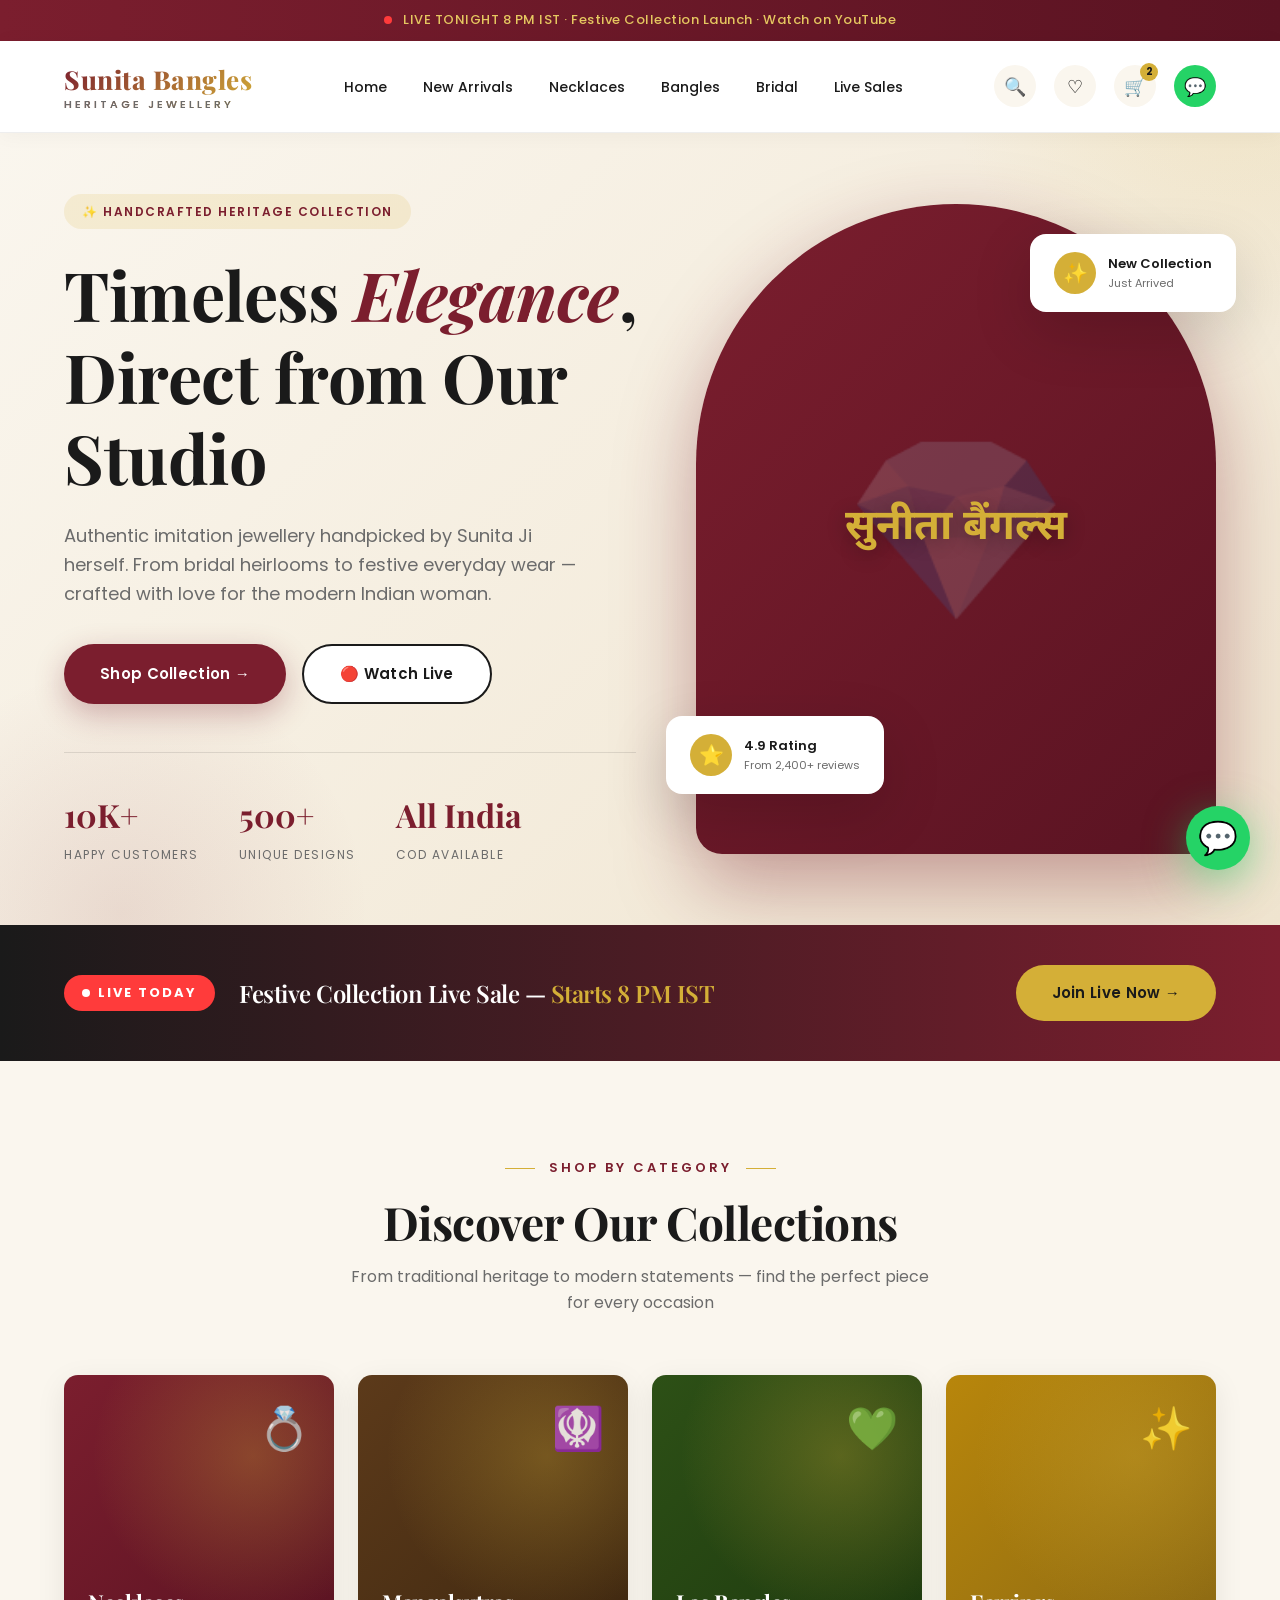
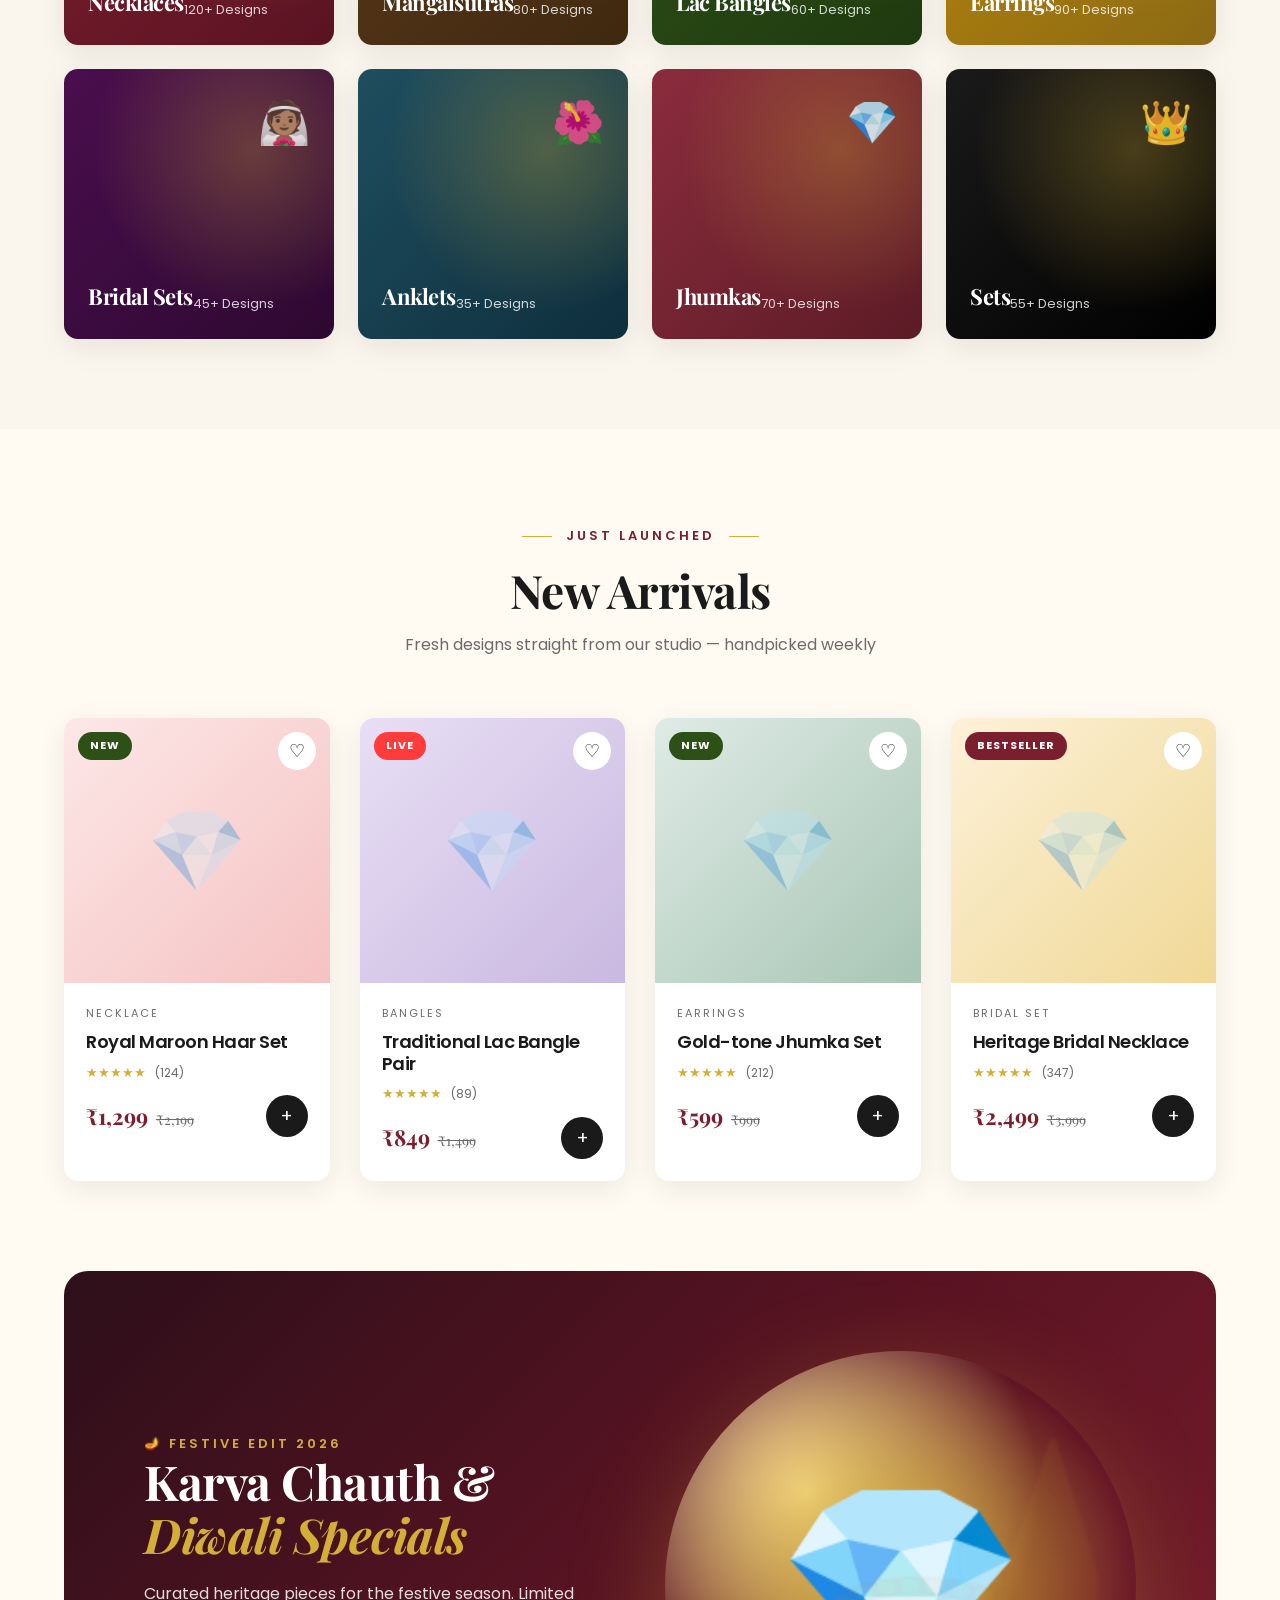
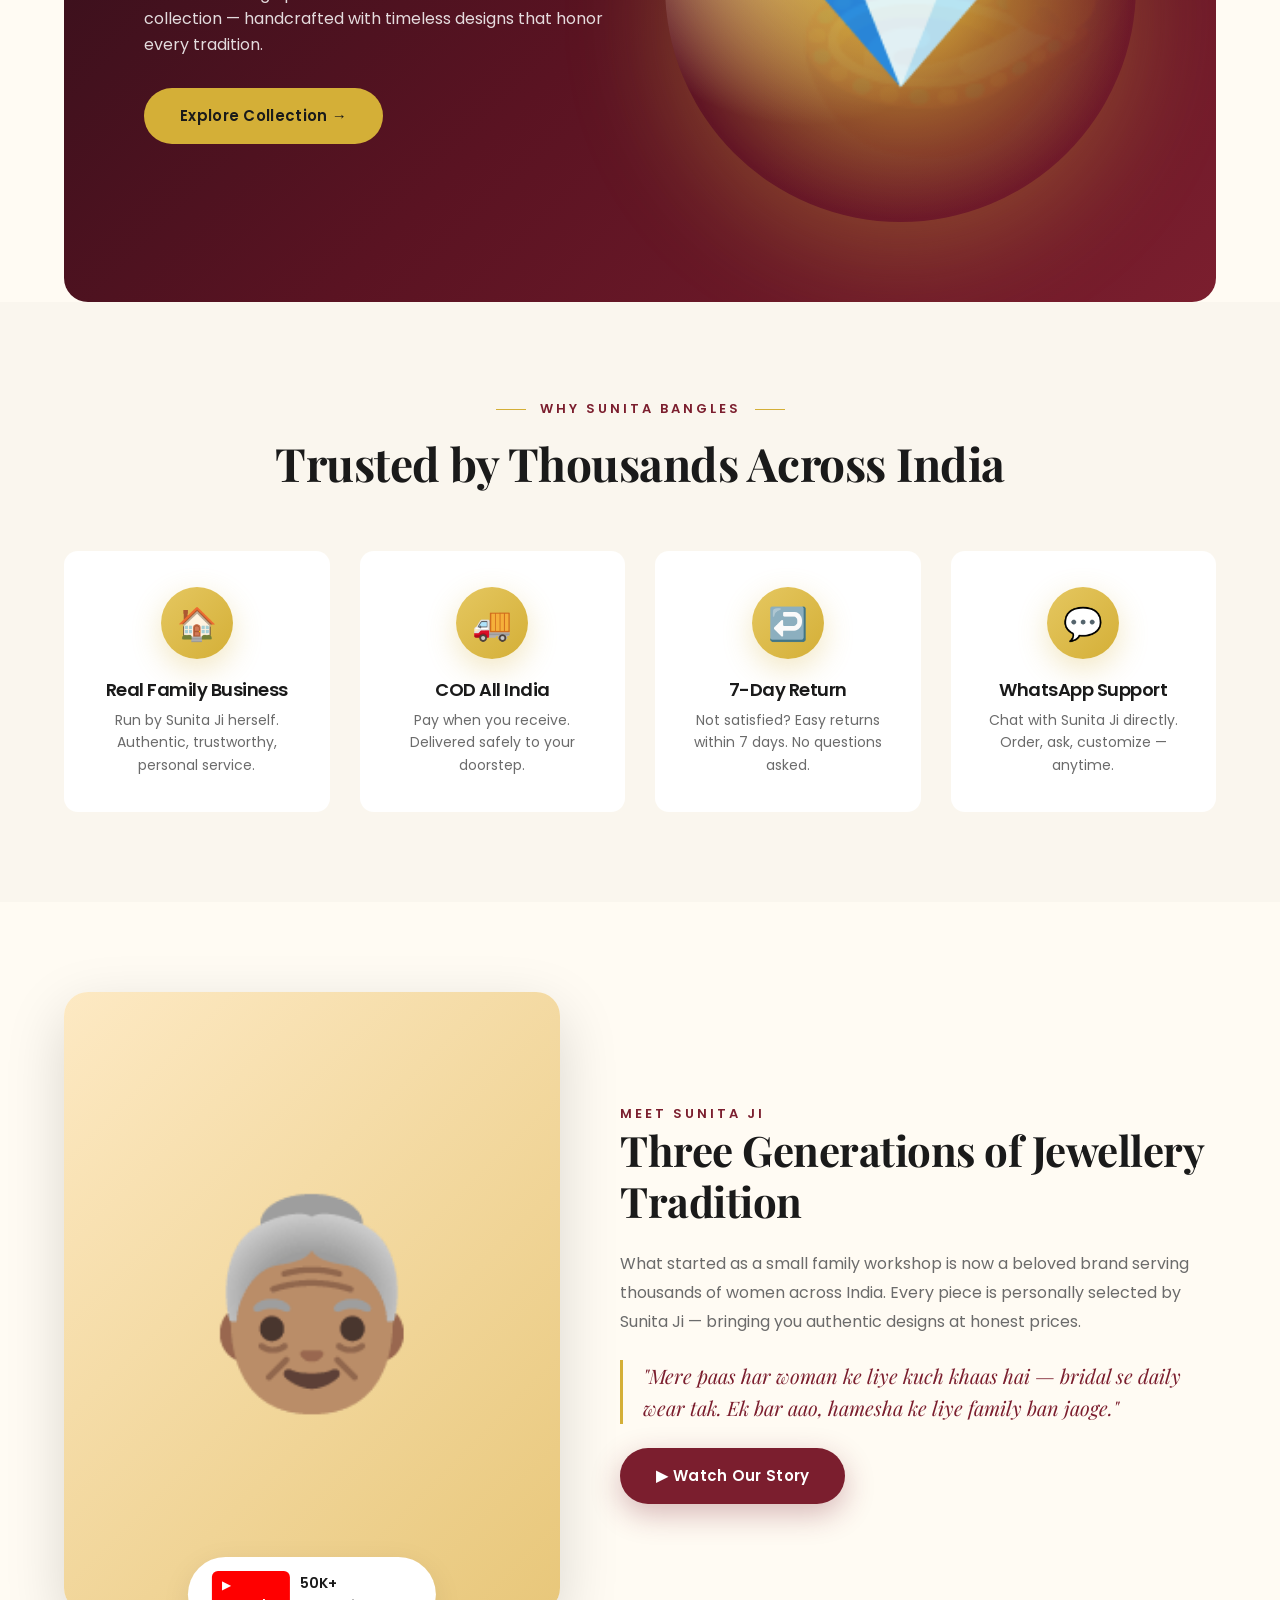
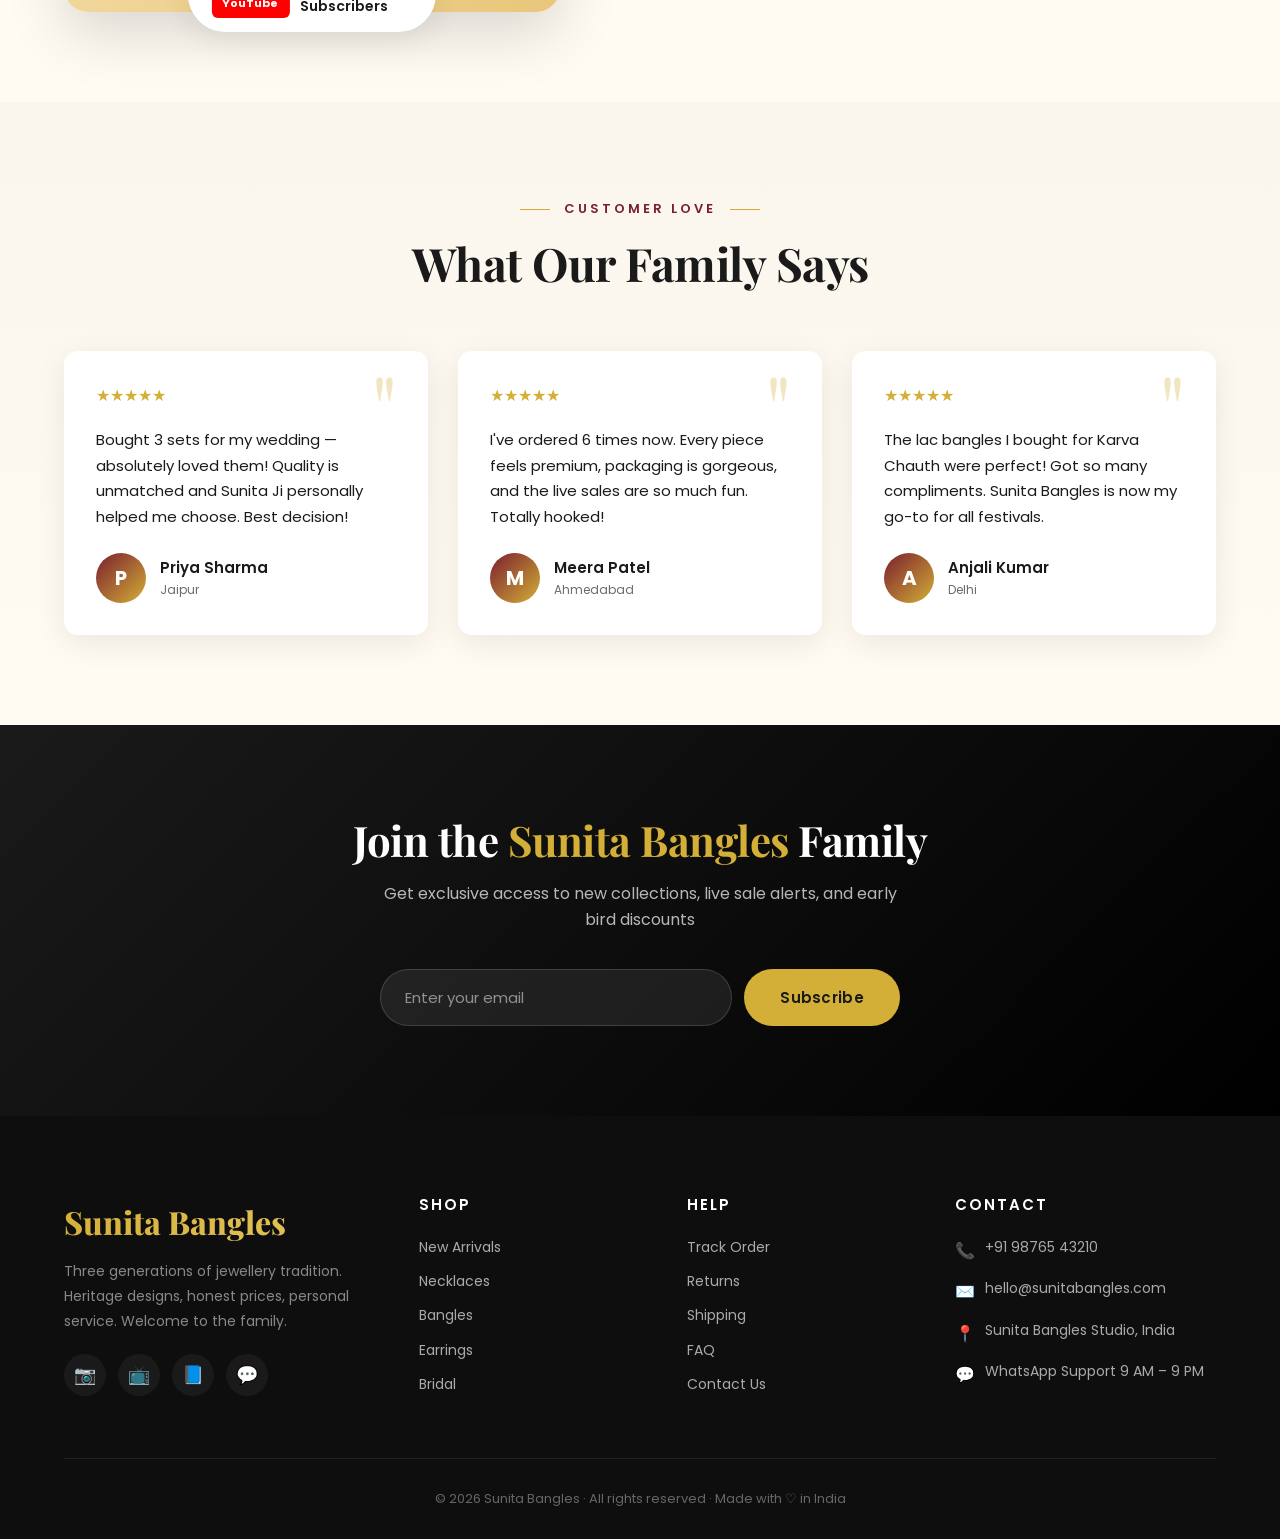
==== index.html @ b465a4bb "Initial commit: Sunita Bangles e-commerce website" ====
<!DOCTYPE html>
<html lang="en">
<head>
<meta charset="UTF-8" />
<meta name="viewport" content="width=device-width, initial-scale=1.0" />
<title>Sunita Bangles — Heritage Imitation Jewellery</title>
<link rel="preconnect" href="https://fonts.googleapis.com">
<link rel="preconnect" href="https://fonts.gstatic.com" crossorigin>
<link href="https://fonts.googleapis.com/css2?family=Playfair+Display:wght@500;600;700;800&family=Poppins:wght@300;400;500;600;700&family=Noto+Sans+Devanagari:wght@400;600;700&display=swap" rel="stylesheet">
<style>
:root{
  --maroon:#7B1E2E;
  --maroon-dark:#5A1322;
  --gold:#D4AF37;
  --gold-light:#E5C760;
  --cream:#FAF6EE;
  --ivory:#FFFBF3;
  --charcoal:#1A1A1A;
  --gray:#6B6B6B;
  --green:#2D5016;
  --white:#fff;
  --shadow:0 8px 30px rgba(0,0,0,.08);
  --shadow-lg:0 20px 60px rgba(0,0,0,.15);
  --radius:14px;
  --transition:all .35s cubic-bezier(.4,0,.2,1);
}
*{margin:0;padding:0;box-sizing:border-box}
html{scroll-behavior:smooth}
body{
  font-family:'Poppins',sans-serif;
  color:var(--charcoal);
  background:var(--ivory);
  line-height:1.6;
  overflow-x:hidden;
}
h1,h2,h3,h4{font-family:'Playfair Display',serif;font-weight:700;letter-spacing:-.5px;line-height:1.2}
img{max-width:100%;display:block}
a{text-decoration:none;color:inherit}
button{cursor:pointer;font-family:inherit;border:none;background:none}

/* ===== Announcement bar ===== */
.announcement{
  background:linear-gradient(90deg,var(--maroon) 0%,var(--maroon-dark) 100%);
  color:var(--gold-light);
  text-align:center;
  padding:10px 20px;
  font-size:13px;
  letter-spacing:.5px;
  font-weight:500;
}
.announcement .dot{display:inline-block;width:8px;height:8px;background:#ff3b3b;border-radius:50%;margin-right:8px;animation:pulse 1.5s infinite}
@keyframes pulse{0%,100%{opacity:1;transform:scale(1)}50%{opacity:.5;transform:scale(1.3)}}

/* ===== Header ===== */
header{
  position:sticky;top:0;z-index:100;
  background:var(--white);
  border-bottom:1px solid #eee;
  padding:18px 5%;
  display:flex;align-items:center;justify-content:space-between;
  box-shadow:0 2px 20px rgba(0,0,0,.04);
}
.logo{
  font-family:'Playfair Display',serif;
  font-size:26px;font-weight:800;
  background:linear-gradient(135deg,var(--maroon),var(--gold));
  -webkit-background-clip:text;-webkit-text-fill-color:transparent;
  background-clip:text;
  letter-spacing:.5px;
}
.logo span{font-size:11px;font-family:'Poppins',sans-serif;font-weight:500;color:var(--gray);display:block;letter-spacing:3px;margin-top:-4px;-webkit-text-fill-color:var(--gray)}
nav ul{display:flex;list-style:none;gap:36px}
nav a{font-size:14px;font-weight:500;color:var(--charcoal);position:relative;padding:6px 0;transition:var(--transition)}
nav a:hover{color:var(--maroon)}
nav a::after{content:'';position:absolute;bottom:0;left:0;width:0;height:2px;background:var(--gold);transition:var(--transition)}
nav a:hover::after{width:100%}
.header-actions{display:flex;align-items:center;gap:18px}
.icon-btn{width:42px;height:42px;display:flex;align-items:center;justify-content:center;background:var(--cream);border-radius:50%;transition:var(--transition);font-size:18px;position:relative}
.icon-btn:hover{background:var(--maroon);color:var(--white);transform:translateY(-2px)}
.cart-badge{position:absolute;top:-2px;right:-2px;background:var(--gold);color:var(--charcoal);font-size:10px;font-weight:700;width:18px;height:18px;border-radius:50%;display:flex;align-items:center;justify-content:center}
.whatsapp-btn{background:#25D366;color:var(--white)}
.whatsapp-btn:hover{background:#1da851}

/* ===== Hero ===== */
.hero{
  position:relative;
  min-height:88vh;
  display:flex;align-items:center;
  background:linear-gradient(135deg,#FAF6EE 0%,#F0E5D0 100%);
  overflow:hidden;
  padding:60px 5%;
}
.hero::before{
  content:'';position:absolute;top:-50%;right:-20%;
  width:600px;height:600px;
  background:radial-gradient(circle,rgba(212,175,55,.15) 0%,transparent 70%);
  border-radius:50%;
}
.hero::after{
  content:'';position:absolute;bottom:-30%;left:-10%;
  width:500px;height:500px;
  background:radial-gradient(circle,rgba(123,30,46,.1) 0%,transparent 70%);
  border-radius:50%;
}
.hero-grid{
  display:grid;grid-template-columns:1.1fr 1fr;gap:60px;
  align-items:center;max-width:1400px;margin:0 auto;width:100%;
  position:relative;z-index:2;
}
.hero-content .tag{
  display:inline-flex;align-items:center;gap:8px;
  background:rgba(212,175,55,.15);
  color:var(--maroon);
  padding:8px 18px;border-radius:50px;
  font-size:12px;font-weight:600;letter-spacing:1.5px;text-transform:uppercase;
  margin-bottom:24px;
}
.hero-content h1{
  font-size:clamp(40px,5.5vw,68px);
  margin-bottom:24px;color:var(--charcoal);
}
.hero-content h1 em{font-style:italic;color:var(--maroon);font-weight:700}
.hero-content p{font-size:18px;color:var(--gray);margin-bottom:36px;max-width:520px}
.hero-cta{display:flex;gap:16px;flex-wrap:wrap}
.btn{
  display:inline-flex;align-items:center;gap:10px;
  padding:16px 36px;
  font-weight:600;font-size:15px;
  border-radius:50px;
  transition:var(--transition);
  letter-spacing:.3px;
}
.btn-primary{background:var(--maroon);color:var(--white);box-shadow:0 10px 30px rgba(123,30,46,.3)}
.btn-primary:hover{background:var(--maroon-dark);transform:translateY(-3px);box-shadow:0 15px 40px rgba(123,30,46,.4)}
.btn-secondary{background:var(--white);color:var(--charcoal);border:2px solid var(--charcoal)}
.btn-secondary:hover{background:var(--charcoal);color:var(--white);transform:translateY(-3px)}
.hero-stats{display:flex;gap:40px;margin-top:48px;padding-top:36px;border-top:1px solid rgba(0,0,0,.1)}
.stat-num{font-family:'Playfair Display',serif;font-size:32px;font-weight:700;color:var(--maroon)}
.stat-label{font-size:12px;color:var(--gray);text-transform:uppercase;letter-spacing:1.5px;margin-top:4px}

.hero-image-wrap{position:relative;display:flex;align-items:center;justify-content:center}
.hero-image{
  width:100%;max-width:520px;aspect-ratio:4/5;
  border-radius:300px 300px 30px 30px;
  background:linear-gradient(135deg,var(--maroon) 0%,var(--maroon-dark) 100%);
  position:relative;overflow:hidden;
  box-shadow:0 30px 80px rgba(123,30,46,.4);
  display:flex;align-items:center;justify-content:center;
}
.hero-image::before{
  content:'💎';font-size:180px;opacity:.15;position:absolute;
}
.hero-image::after{
  content:'सुनीता बैंगल्स';
  font-family:'Noto Sans Devanagari',serif;
  font-size:42px;font-weight:700;
  color:var(--gold);text-align:center;
  position:relative;z-index:2;
  text-shadow:0 4px 20px rgba(0,0,0,.3);
}
.floating-badge{
  position:absolute;background:var(--white);
  padding:18px 24px;border-radius:16px;
  box-shadow:var(--shadow-lg);
  display:flex;align-items:center;gap:12px;
  animation:float 3s ease-in-out infinite;
}
.floating-badge.top-right{top:30px;right:-20px;animation-delay:0s}
.floating-badge.bot-left{bottom:60px;left:-30px;animation-delay:1.5s}
@keyframes float{0%,100%{transform:translateY(0)}50%{transform:translateY(-12px)}}
.floating-badge .icon{width:42px;height:42px;background:var(--gold);border-radius:50%;display:flex;align-items:center;justify-content:center;font-size:20px}
.floating-badge .text{font-size:13px;font-weight:600}
.floating-badge .text small{display:block;font-weight:400;color:var(--gray);font-size:11px}

/* ===== Live banner ===== */
.live-banner{
  background:linear-gradient(90deg,#1a1a1a 0%,var(--maroon) 100%);
  color:var(--white);
  padding:40px 5%;
  display:flex;align-items:center;justify-content:space-between;
  flex-wrap:wrap;gap:24px;
}
.live-banner .left{display:flex;align-items:center;gap:24px;flex-wrap:wrap}
.live-pill{
  background:#ff3b3b;color:var(--white);
  padding:8px 18px;border-radius:50px;
  font-size:13px;font-weight:700;letter-spacing:2px;text-transform:uppercase;
  display:inline-flex;align-items:center;gap:8px;
}
.live-pill::before{content:'';width:8px;height:8px;background:var(--white);border-radius:50%;animation:pulse 1s infinite}
.live-banner h3{font-size:24px;font-weight:600}
.live-banner h3 span{color:var(--gold)}
.btn-gold{background:var(--gold);color:var(--charcoal)}
.btn-gold:hover{background:var(--gold-light);transform:translateY(-3px)}

/* ===== Sections ===== */
section{padding:90px 5%}
.section-header{text-align:center;margin-bottom:60px}
.section-header .label{
  color:var(--maroon);font-size:13px;font-weight:600;
  letter-spacing:3px;text-transform:uppercase;margin-bottom:16px;
  display:inline-flex;align-items:center;gap:14px;
}
.section-header .label::before,
.section-header .label::after{content:'';width:30px;height:1px;background:var(--gold)}
.section-header h2{font-size:clamp(32px,4vw,46px);margin-bottom:14px}
.section-header p{font-size:16px;color:var(--gray);max-width:600px;margin:0 auto}

/* ===== Categories ===== */
.categories{background:var(--cream)}
.cat-grid{display:grid;grid-template-columns:repeat(4,1fr);gap:24px;max-width:1400px;margin:0 auto}
.cat-card{
  position:relative;aspect-ratio:1;
  background:linear-gradient(135deg,var(--maroon) 0%,var(--maroon-dark) 100%);
  border-radius:var(--radius);
  display:flex;align-items:flex-end;
  padding:24px;color:var(--white);
  overflow:hidden;cursor:pointer;
  transition:var(--transition);
  box-shadow:var(--shadow);
}
.cat-card:nth-child(2){background:linear-gradient(135deg,#5C3A1A,#3F2810)}
.cat-card:nth-child(3){background:linear-gradient(135deg,#2D5016,#1E3A0F)}
.cat-card:nth-child(4){background:linear-gradient(135deg,#B8860B,#8B6914)}
.cat-card:nth-child(5){background:linear-gradient(135deg,#4A0E4E,#2D0830)}
.cat-card:nth-child(6){background:linear-gradient(135deg,#1F4E5F,#0E2F3D)}
.cat-card:nth-child(7){background:linear-gradient(135deg,#8B2C3D,#5C1B26)}
.cat-card:nth-child(8){background:linear-gradient(135deg,#1A1A1A,#000)}
.cat-card::before{
  content:'';position:absolute;inset:0;
  background:radial-gradient(circle at 70% 30%,rgba(212,175,55,.3) 0%,transparent 60%);
}
.cat-card .emoji{position:absolute;top:20px;right:24px;font-size:42px;opacity:.85}
.cat-card h3{font-size:22px;position:relative;z-index:2;margin-bottom:6px}
.cat-card .count{font-size:13px;opacity:.8;position:relative;z-index:2}
.cat-card:hover{transform:translateY(-8px);box-shadow:var(--shadow-lg)}
.cat-card:hover::before{background:radial-gradient(circle at 70% 30%,rgba(212,175,55,.5) 0%,transparent 60%)}

/* ===== Products ===== */
.products-grid{display:grid;grid-template-columns:repeat(4,1fr);gap:30px;max-width:1400px;margin:0 auto}
.product-card{
  background:var(--white);
  border-radius:var(--radius);
  overflow:hidden;
  transition:var(--transition);
  box-shadow:var(--shadow);
}
.product-card:hover{transform:translateY(-10px);box-shadow:var(--shadow-lg)}
.product-img{
  aspect-ratio:1;
  background:linear-gradient(135deg,#F5E6D3,#E8D4B5);
  position:relative;
  display:flex;align-items:center;justify-content:center;
}
.product-card:nth-child(1) .product-img{background:linear-gradient(135deg,#FDE7E7,#F5C2C2)}
.product-card:nth-child(2) .product-img{background:linear-gradient(135deg,#E8DFF5,#C9B8E0)}
.product-card:nth-child(3) .product-img{background:linear-gradient(135deg,#DFEBE6,#A8C5B5)}
.product-card:nth-child(4) .product-img{background:linear-gradient(135deg,#FDF1D8,#F0D896)}
.product-img::before{content:'💎';font-size:80px;opacity:.3}
.badge-tag{
  position:absolute;top:14px;left:14px;
  background:var(--maroon);color:var(--white);
  padding:5px 12px;border-radius:50px;
  font-size:11px;font-weight:700;letter-spacing:1px;text-transform:uppercase;
}
.badge-tag.new{background:var(--green)}
.badge-tag.live{background:#ff3b3b;animation:pulse 2s infinite}
.wishlist{
  position:absolute;top:14px;right:14px;
  width:38px;height:38px;background:var(--white);
  border-radius:50%;display:flex;align-items:center;justify-content:center;
  cursor:pointer;transition:var(--transition);font-size:18px;
}
.wishlist:hover{background:var(--maroon);color:var(--white)}
.product-info{padding:22px}
.product-info .cat{font-size:11px;color:var(--gray);letter-spacing:2px;text-transform:uppercase;margin-bottom:8px}
.product-info h3{font-size:18px;margin-bottom:10px;font-family:'Poppins',sans-serif;font-weight:600}
.stars{color:var(--gold);font-size:13px;margin-bottom:12px}
.stars .reviews{color:var(--gray);font-size:12px;margin-left:6px}
.price-row{display:flex;align-items:center;justify-content:space-between}
.price{font-family:'Playfair Display',serif;font-size:22px;font-weight:700;color:var(--maroon)}
.price .old{font-size:14px;color:var(--gray);text-decoration:line-through;margin-left:8px;font-weight:400}
.add-cart{
  width:42px;height:42px;background:var(--charcoal);color:var(--white);
  border-radius:50%;display:flex;align-items:center;justify-content:center;
  cursor:pointer;transition:var(--transition);font-size:18px;
}
.add-cart:hover{background:var(--maroon);transform:rotate(90deg)}

/* ===== Festive banner ===== */
.festive{
  background:linear-gradient(135deg,#2D0F1A 0%,#5A1322 50%,#7B1E2E 100%);
  color:var(--white);
  position:relative;overflow:hidden;
  padding:0;margin:0 5%;border-radius:24px;
}
.festive-wrap{
  display:grid;grid-template-columns:1fr 1fr;
  align-items:center;
  padding:80px;gap:50px;
}
.festive::before{
  content:'🪔';position:absolute;font-size:300px;opacity:.06;
  top:50%;right:5%;transform:translateY(-50%);
}
.festive .label{color:var(--gold);font-size:13px;font-weight:600;letter-spacing:3px;text-transform:uppercase;margin-bottom:18px}
.festive h2{font-size:48px;line-height:1.1;margin-bottom:20px}
.festive h2 span{color:var(--gold);font-style:italic}
.festive p{font-size:16px;opacity:.85;margin-bottom:30px;max-width:480px}
.festive-image{
  aspect-ratio:1;
  background:radial-gradient(circle,var(--gold) 0%,transparent 70%),
             radial-gradient(circle at 30% 30%,#FFE5A0 0%,transparent 50%);
  border-radius:50%;
  display:flex;align-items:center;justify-content:center;
  font-size:200px;
  box-shadow:0 30px 100px rgba(212,175,55,.3);
}

/* ===== Trust section ===== */
.trust{background:var(--cream)}
.trust-grid{display:grid;grid-template-columns:repeat(4,1fr);gap:30px;max-width:1300px;margin:0 auto}
.trust-card{
  background:var(--white);
  padding:36px 24px;text-align:center;
  border-radius:var(--radius);
  transition:var(--transition);
}
.trust-card:hover{transform:translateY(-5px);box-shadow:var(--shadow)}
.trust-card .icon{
  width:72px;height:72px;background:linear-gradient(135deg,var(--gold-light),var(--gold));
  border-radius:50%;margin:0 auto 20px;
  display:flex;align-items:center;justify-content:center;font-size:32px;
  box-shadow:0 10px 30px rgba(212,175,55,.3);
}
.trust-card h4{font-size:18px;margin-bottom:8px;font-family:'Poppins',sans-serif;font-weight:600}
.trust-card p{font-size:14px;color:var(--gray)}

/* ===== Sunita section ===== */
.sunita-section{background:var(--ivory)}
.sunita-wrap{
  display:grid;grid-template-columns:1fr 1.2fr;gap:60px;align-items:center;
  max-width:1300px;margin:0 auto;
}
.sunita-img{
  aspect-ratio:4/5;border-radius:24px;
  background:linear-gradient(135deg,#FDE9C3,#E8C77A);
  display:flex;align-items:center;justify-content:center;
  font-size:120px;
  box-shadow:var(--shadow-lg);
  position:relative;
}
.sunita-img::after{
  content:'👵🏽';font-size:200px;
}
.youtube-badge{
  position:absolute;bottom:-20px;left:50%;transform:translateX(-50%);
  background:var(--white);padding:14px 24px;border-radius:50px;
  box-shadow:var(--shadow);display:flex;align-items:center;gap:10px;
  font-weight:600;font-size:14px;
}
.youtube-badge .yt-icon{background:#ff0000;color:#fff;padding:6px 10px;border-radius:6px;font-size:11px;font-weight:700}
.sunita-content .label{color:var(--maroon);font-size:13px;font-weight:600;letter-spacing:3px;text-transform:uppercase;margin-bottom:18px}
.sunita-content h2{font-size:42px;margin-bottom:24px;line-height:1.2}
.sunita-content p{font-size:16px;color:var(--gray);margin-bottom:18px;line-height:1.8}
.sunita-content .quote{
  font-style:italic;color:var(--maroon);font-family:'Playfair Display',serif;
  font-size:20px;padding-left:20px;border-left:3px solid var(--gold);
  margin:24px 0;
}

/* ===== Testimonials ===== */
.testimonials{background:linear-gradient(180deg,var(--cream) 0%,var(--ivory) 100%)}
.testi-grid{display:grid;grid-template-columns:repeat(3,1fr);gap:30px;max-width:1300px;margin:0 auto}
.testi-card{
  background:var(--white);padding:32px;border-radius:var(--radius);
  box-shadow:var(--shadow);position:relative;
}
.testi-card::before{
  content:'"';position:absolute;top:10px;right:30px;
  font-family:'Playfair Display',serif;font-size:90px;color:var(--gold);
  opacity:.3;line-height:1;
}
.testi-card .stars{margin-bottom:18px;font-size:16px}
.testi-card p{color:var(--charcoal);margin-bottom:24px;font-size:15px;line-height:1.7}
.testi-user{display:flex;align-items:center;gap:14px}
.testi-avatar{
  width:50px;height:50px;border-radius:50%;
  background:linear-gradient(135deg,var(--maroon),var(--gold));
  display:flex;align-items:center;justify-content:center;
  color:var(--white);font-weight:700;font-size:20px;
}
.testi-user .name{font-weight:600;font-size:15px}
.testi-user .city{font-size:12px;color:var(--gray)}

/* ===== Newsletter ===== */
.newsletter{
  background:linear-gradient(135deg,var(--charcoal) 0%,#000 100%);
  color:var(--white);text-align:center;
}
.newsletter h2{font-size:42px;margin-bottom:16px}
.newsletter h2 span{color:var(--gold)}
.newsletter p{font-size:16px;opacity:.7;margin-bottom:36px;max-width:540px;margin-left:auto;margin-right:auto}
.news-form{display:flex;gap:12px;max-width:520px;margin:0 auto;flex-wrap:wrap;justify-content:center}
.news-form input{
  flex:1;min-width:240px;
  padding:16px 24px;border-radius:50px;border:none;
  font-family:'Poppins',sans-serif;font-size:15px;
  background:rgba(255,255,255,.08);color:var(--white);
  border:1px solid rgba(255,255,255,.15);
  outline:none;transition:var(--transition);
}
.news-form input:focus{border-color:var(--gold);background:rgba(255,255,255,.12)}
.news-form input::placeholder{color:rgba(255,255,255,.5)}

/* ===== Footer ===== */
footer{background:#0e0e0e;color:#aaa;padding:80px 5% 30px}
.footer-grid{display:grid;grid-template-columns:1.4fr 1fr 1fr 1.2fr;gap:50px;max-width:1300px;margin:0 auto 50px}
.footer-grid h4{color:var(--white);font-family:'Poppins',sans-serif;font-size:15px;font-weight:600;letter-spacing:2px;text-transform:uppercase;margin-bottom:22px}
.footer-grid ul{list-style:none}
.footer-grid li{margin-bottom:12px;font-size:14px}
.footer-grid a{transition:var(--transition);color:#aaa}
.footer-grid a:hover{color:var(--gold)}
.footer-brand .logo-foot{
  font-family:'Playfair Display',serif;font-size:32px;font-weight:800;
  background:linear-gradient(135deg,var(--gold),var(--gold-light));
  -webkit-background-clip:text;-webkit-text-fill-color:transparent;
  margin-bottom:12px;
}
.footer-brand p{font-size:14px;color:#888;margin-bottom:20px;line-height:1.8}
.social{display:flex;gap:12px}
.social a{
  width:42px;height:42px;background:rgba(255,255,255,.05);
  border-radius:50%;display:flex;align-items:center;justify-content:center;
  font-size:18px;color:var(--white);
  transition:var(--transition);
}
.social a:hover{background:var(--gold);color:var(--charcoal);transform:translateY(-3px)}
.contact-info{display:flex;align-items:flex-start;gap:10px;margin-bottom:14px;font-size:14px}
.contact-info .icon{color:var(--gold);font-size:16px;margin-top:2px}
.footer-bottom{
  border-top:1px solid rgba(255,255,255,.08);
  padding-top:30px;text-align:center;font-size:13px;color:#666;
}

/* ===== Floating WA ===== */
.float-wa{
  position:fixed;bottom:30px;right:30px;z-index:99;
  width:64px;height:64px;background:#25D366;
  border-radius:50%;display:flex;align-items:center;justify-content:center;
  color:var(--white);font-size:32px;
  box-shadow:0 10px 40px rgba(37,211,102,.5);
  transition:var(--transition);
  animation:bounce 2s ease-in-out infinite;
}
@keyframes bounce{0%,100%{transform:translateY(0)}50%{transform:translateY(-8px)}}
.float-wa:hover{transform:scale(1.1);background:#1da851}

/* ===== Responsive ===== */
@media(max-width:1024px){
  nav,.hero-stats{display:none}
  .hero-grid,.sunita-wrap,.festive-wrap{grid-template-columns:1fr;gap:40px}
  .cat-grid,.products-grid,.trust-grid,.testi-grid,.footer-grid{grid-template-columns:repeat(2,1fr)}
  .festive{margin:0;border-radius:0}
  .festive-wrap{padding:60px 5%}
}
@media(max-width:600px){
  section{padding:60px 5%}
  .hero{min-height:auto;padding:40px 5%}
  .hero-content h1{font-size:38px}
  .cat-grid,.products-grid,.trust-grid,.testi-grid,.footer-grid{grid-template-columns:1fr}
  .live-banner{flex-direction:column;text-align:center}
  .news-form{flex-direction:column}
  .news-form input{width:100%}
  .float-wa{width:54px;height:54px;font-size:26px;bottom:20px;right:20px}
}
</style>
</head>
<body>

<div class="announcement">
  <span class="dot"></span>
  LIVE TONIGHT 8 PM IST · Festive Collection Launch · Watch on YouTube
</div>

<header>
  <a href="#" class="logo">
    Sunita Bangles
    <span>HERITAGE JEWELLERY</span>
  </a>
  <nav>
    <ul>
      <li><a href="#">Home</a></li>
      <li><a href="#">New Arrivals</a></li>
      <li><a href="#">Necklaces</a></li>
      <li><a href="#">Bangles</a></li>
      <li><a href="#">Bridal</a></li>
      <li><a href="#">Live Sales</a></li>
    </ul>
  </nav>
  <div class="header-actions">
    <button class="icon-btn">🔍</button>
    <button class="icon-btn">♡</button>
    <button class="icon-btn">🛒<span class="cart-badge">2</span></button>
    <button class="icon-btn whatsapp-btn">💬</button>
  </div>
</header>

<!-- ===== HERO ===== -->
<section class="hero">
  <div class="hero-grid">
    <div class="hero-content">
      <span class="tag">✨ Handcrafted Heritage Collection</span>
      <h1>Timeless <em>Elegance</em>, Direct from Our Studio</h1>
      <p>Authentic imitation jewellery handpicked by Sunita Ji herself. From bridal heirlooms to festive everyday wear — crafted with love for the modern Indian woman.</p>
      <div class="hero-cta">
        <a href="#" class="btn btn-primary">Shop Collection →</a>
        <a href="#" class="btn btn-secondary">🔴 Watch Live</a>
      </div>
      <div class="hero-stats">
        <div><div class="stat-num">10K+</div><div class="stat-label">Happy Customers</div></div>
        <div><div class="stat-num">500+</div><div class="stat-label">Unique Designs</div></div>
        <div><div class="stat-num">All India</div><div class="stat-label">COD Available</div></div>
      </div>
    </div>
    <div class="hero-image-wrap">
      <div class="hero-image"></div>
      <div class="floating-badge top-right">
        <div class="icon">✨</div>
        <div class="text">New Collection<small>Just Arrived</small></div>
      </div>
      <div class="floating-badge bot-left">
        <div class="icon">⭐</div>
        <div class="text">4.9 Rating<small>From 2,400+ reviews</small></div>
      </div>
    </div>
  </div>
</section>

<!-- ===== LIVE BANNER ===== -->
<div class="live-banner">
  <div class="left">
    <span class="live-pill">LIVE TODAY</span>
    <h3>Festive Collection Live Sale — <span>Starts 8 PM IST</span></h3>
  </div>
  <a href="#" class="btn btn-gold">Join Live Now →</a>
</div>

<!-- ===== CATEGORIES ===== -->
<section class="categories">
  <div class="section-header">
    <span class="label">Shop By Category</span>
    <h2>Discover Our Collections</h2>
    <p>From traditional heritage to modern statements — find the perfect piece for every occasion</p>
  </div>
  <div class="cat-grid">
    <a href="#" class="cat-card"><span class="emoji">💍</span><h3>Necklaces</h3><span class="count">120+ Designs</span></a>
    <a href="#" class="cat-card"><span class="emoji">🪯</span><h3>Mangalsutras</h3><span class="count">80+ Designs</span></a>
    <a href="#" class="cat-card"><span class="emoji">💚</span><h3>Lac Bangles</h3><span class="count">60+ Designs</span></a>
    <a href="#" class="cat-card"><span class="emoji">✨</span><h3>Earrings</h3><span class="count">90+ Designs</span></a>
    <a href="#" class="cat-card"><span class="emoji">👰🏽</span><h3>Bridal Sets</h3><span class="count">45+ Designs</span></a>
    <a href="#" class="cat-card"><span class="emoji">🌺</span><h3>Anklets</h3><span class="count">35+ Designs</span></a>
    <a href="#" class="cat-card"><span class="emoji">💎</span><h3>Jhumkas</h3><span class="count">70+ Designs</span></a>
    <a href="#" class="cat-card"><span class="emoji">👑</span><h3>Sets</h3><span class="count">55+ Designs</span></a>
  </div>
</section>

<!-- ===== NEW ARRIVALS ===== -->
<section>
  <div class="section-header">
    <span class="label">Just Launched</span>
    <h2>New Arrivals</h2>
    <p>Fresh designs straight from our studio — handpicked weekly</p>
  </div>
  <div class="products-grid">
    <div class="product-card">
      <div class="product-img"><span class="badge-tag new">New</span><span class="wishlist">♡</span></div>
      <div class="product-info">
        <div class="cat">NECKLACE</div>
        <h3>Royal Maroon Haar Set</h3>
        <div class="stars">★★★★★ <span class="reviews">(124)</span></div>
        <div class="price-row"><div class="price">₹1,299<span class="old">₹2,199</span></div><div class="add-cart">+</div></div>
      </div>
    </div>
    <div class="product-card">
      <div class="product-img"><span class="badge-tag live">Live</span><span class="wishlist">♡</span></div>
      <div class="product-info">
        <div class="cat">BANGLES</div>
        <h3>Traditional Lac Bangle Pair</h3>
        <div class="stars">★★★★★ <span class="reviews">(89)</span></div>
        <div class="price-row"><div class="price">₹849<span class="old">₹1,499</span></div><div class="add-cart">+</div></div>
      </div>
    </div>
    <div class="product-card">
      <div class="product-img"><span class="badge-tag new">New</span><span class="wishlist">♡</span></div>
      <div class="product-info">
        <div class="cat">EARRINGS</div>
        <h3>Gold-tone Jhumka Set</h3>
        <div class="stars">★★★★★ <span class="reviews">(212)</span></div>
        <div class="price-row"><div class="price">₹599<span class="old">₹999</span></div><div class="add-cart">+</div></div>
      </div>
    </div>
    <div class="product-card">
      <div class="product-img"><span class="badge-tag">Bestseller</span><span class="wishlist">♡</span></div>
      <div class="product-info">
        <div class="cat">BRIDAL SET</div>
        <h3>Heritage Bridal Necklace</h3>
        <div class="stars">★★★★★ <span class="reviews">(347)</span></div>
        <div class="price-row"><div class="price">₹2,499<span class="old">₹3,999</span></div><div class="add-cart">+</div></div>
      </div>
    </div>
  </div>
</section>

<!-- ===== FESTIVE BANNER ===== -->
<section class="festive">
  <div class="festive-wrap">
    <div>
      <span class="label">🪔 Festive Edit 2026</span>
      <h2>Karva Chauth & <span>Diwali Specials</span></h2>
      <p>Curated heritage pieces for the festive season. Limited collection — handcrafted with timeless designs that honor every tradition.</p>
      <a href="#" class="btn btn-gold">Explore Collection →</a>
    </div>
    <div class="festive-image">💎</div>
  </div>
</section>

<!-- ===== TRUST ===== -->
<section class="trust">
  <div class="section-header">
    <span class="label">Why Sunita Bangles</span>
    <h2>Trusted by Thousands Across India</h2>
  </div>
  <div class="trust-grid">
    <div class="trust-card">
      <div class="icon">🏠</div>
      <h4>Real Family Business</h4>
      <p>Run by Sunita Ji herself. Authentic, trustworthy, personal service.</p>
    </div>
    <div class="trust-card">
      <div class="icon">🚚</div>
      <h4>COD All India</h4>
      <p>Pay when you receive. Delivered safely to your doorstep.</p>
    </div>
    <div class="trust-card">
      <div class="icon">↩️</div>
      <h4>7-Day Return</h4>
      <p>Not satisfied? Easy returns within 7 days. No questions asked.</p>
    </div>
    <div class="trust-card">
      <div class="icon">💬</div>
      <h4>WhatsApp Support</h4>
      <p>Chat with Sunita Ji directly. Order, ask, customize — anytime.</p>
    </div>
  </div>
</section>

<!-- ===== SUNITA STORY ===== -->
<section class="sunita-section">
  <div class="sunita-wrap">
    <div class="sunita-img">
      <div class="youtube-badge"><span class="yt-icon">▶ YouTube</span> 50K+ Subscribers</div>
    </div>
    <div class="sunita-content">
      <span class="label">Meet Sunita Ji</span>
      <h2>Three Generations of Jewellery Tradition</h2>
      <p>What started as a small family workshop is now a beloved brand serving thousands of women across India. Every piece is personally selected by Sunita Ji — bringing you authentic designs at honest prices.</p>
      <div class="quote">"Mere paas har woman ke liye kuch khaas hai — bridal se daily wear tak. Ek bar aao, hamesha ke liye family ban jaoge."</div>
      <a href="#" class="btn btn-primary">▶ Watch Our Story</a>
    </div>
  </div>
</section>

<!-- ===== TESTIMONIALS ===== -->
<section class="testimonials">
  <div class="section-header">
    <span class="label">Customer Love</span>
    <h2>What Our Family Says</h2>
  </div>
  <div class="testi-grid">
    <div class="testi-card">
      <div class="stars">★★★★★</div>
      <p>Bought 3 sets for my wedding — absolutely loved them! Quality is unmatched and Sunita Ji personally helped me choose. Best decision!</p>
      <div class="testi-user"><div class="testi-avatar">P</div><div><div class="name">Priya Sharma</div><div class="city">Jaipur</div></div></div>
    </div>
    <div class="testi-card">
      <div class="stars">★★★★★</div>
      <p>I've ordered 6 times now. Every piece feels premium, packaging is gorgeous, and the live sales are so much fun. Totally hooked!</p>
      <div class="testi-user"><div class="testi-avatar">M</div><div><div class="name">Meera Patel</div><div class="city">Ahmedabad</div></div></div>
    </div>
    <div class="testi-card">
      <div class="stars">★★★★★</div>
      <p>The lac bangles I bought for Karva Chauth were perfect! Got so many compliments. Sunita Bangles is now my go-to for all festivals.</p>
      <div class="testi-user"><div class="testi-avatar">A</div><div><div class="name">Anjali Kumar</div><div class="city">Delhi</div></div></div>
    </div>
  </div>
</section>

<!-- ===== NEWSLETTER ===== -->
<section class="newsletter">
  <h2>Join the <span>Sunita Bangles</span> Family</h2>
  <p>Get exclusive access to new collections, live sale alerts, and early bird discounts</p>
  <form class="news-form">
    <input type="email" placeholder="Enter your email">
    <button type="submit" class="btn btn-gold">Subscribe</button>
  </form>
</section>

<!-- ===== FOOTER ===== -->
<footer>
  <div class="footer-grid">
    <div class="footer-brand">
      <div class="logo-foot">Sunita Bangles</div>
      <p>Three generations of jewellery tradition. Heritage designs, honest prices, personal service. Welcome to the family.</p>
      <div class="social">
        <a href="#">📷</a><a href="#">📺</a><a href="#">📘</a><a href="#">💬</a>
      </div>
    </div>
    <div>
      <h4>Shop</h4>
      <ul><li><a href="#">New Arrivals</a></li><li><a href="#">Necklaces</a></li><li><a href="#">Bangles</a></li><li><a href="#">Earrings</a></li><li><a href="#">Bridal</a></li></ul>
    </div>
    <div>
      <h4>Help</h4>
      <ul><li><a href="#">Track Order</a></li><li><a href="#">Returns</a></li><li><a href="#">Shipping</a></li><li><a href="#">FAQ</a></li><li><a href="#">Contact Us</a></li></ul>
    </div>
    <div>
      <h4>Contact</h4>
      <div class="contact-info"><span class="icon">📞</span><span>+91 98765 43210</span></div>
      <div class="contact-info"><span class="icon">✉️</span><span>hello@sunitabangles.com</span></div>
      <div class="contact-info"><span class="icon">📍</span><span>Sunita Bangles Studio, India</span></div>
      <div class="contact-info"><span class="icon">💬</span><span>WhatsApp Support 9 AM – 9 PM</span></div>
    </div>
  </div>
  <div class="footer-bottom">© 2026 Sunita Bangles · All rights reserved · Made with ♡ in India</div>
</footer>

<a href="#" class="float-wa">💬</a>

</body>
</html>
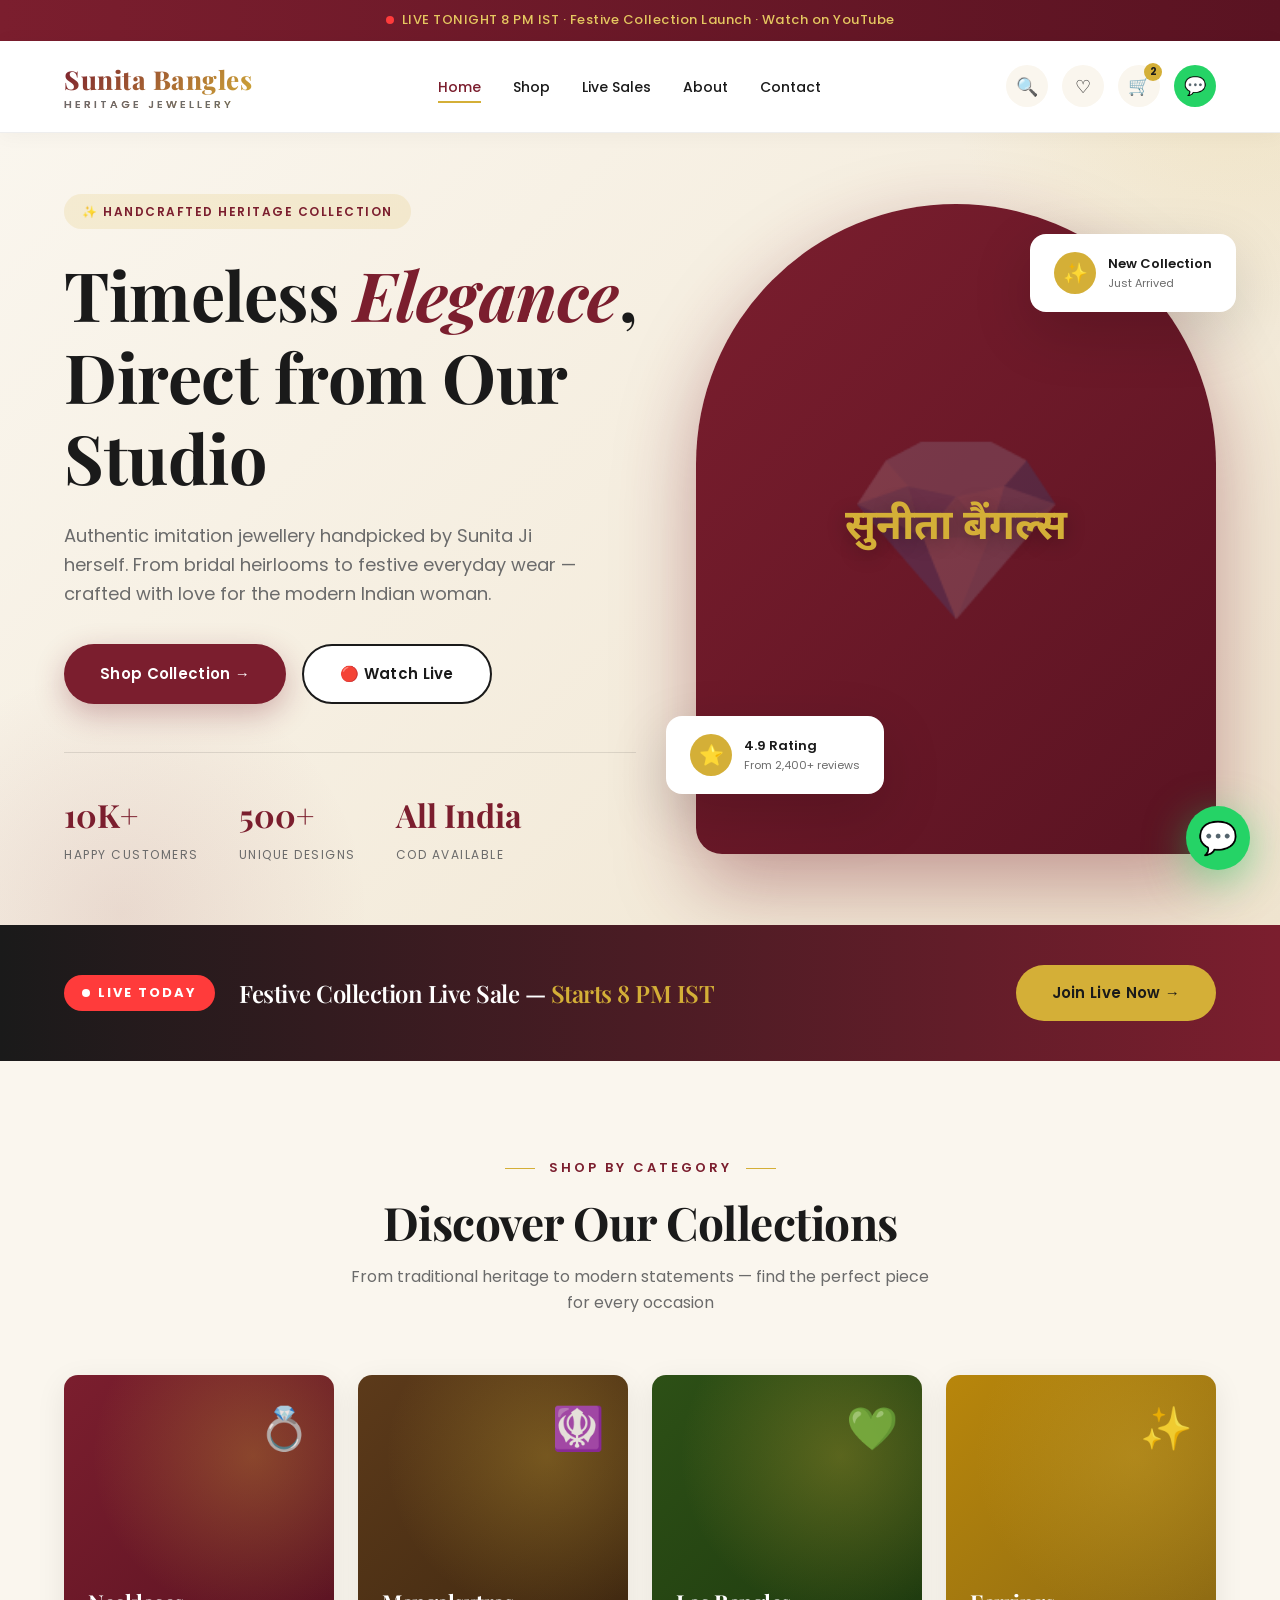
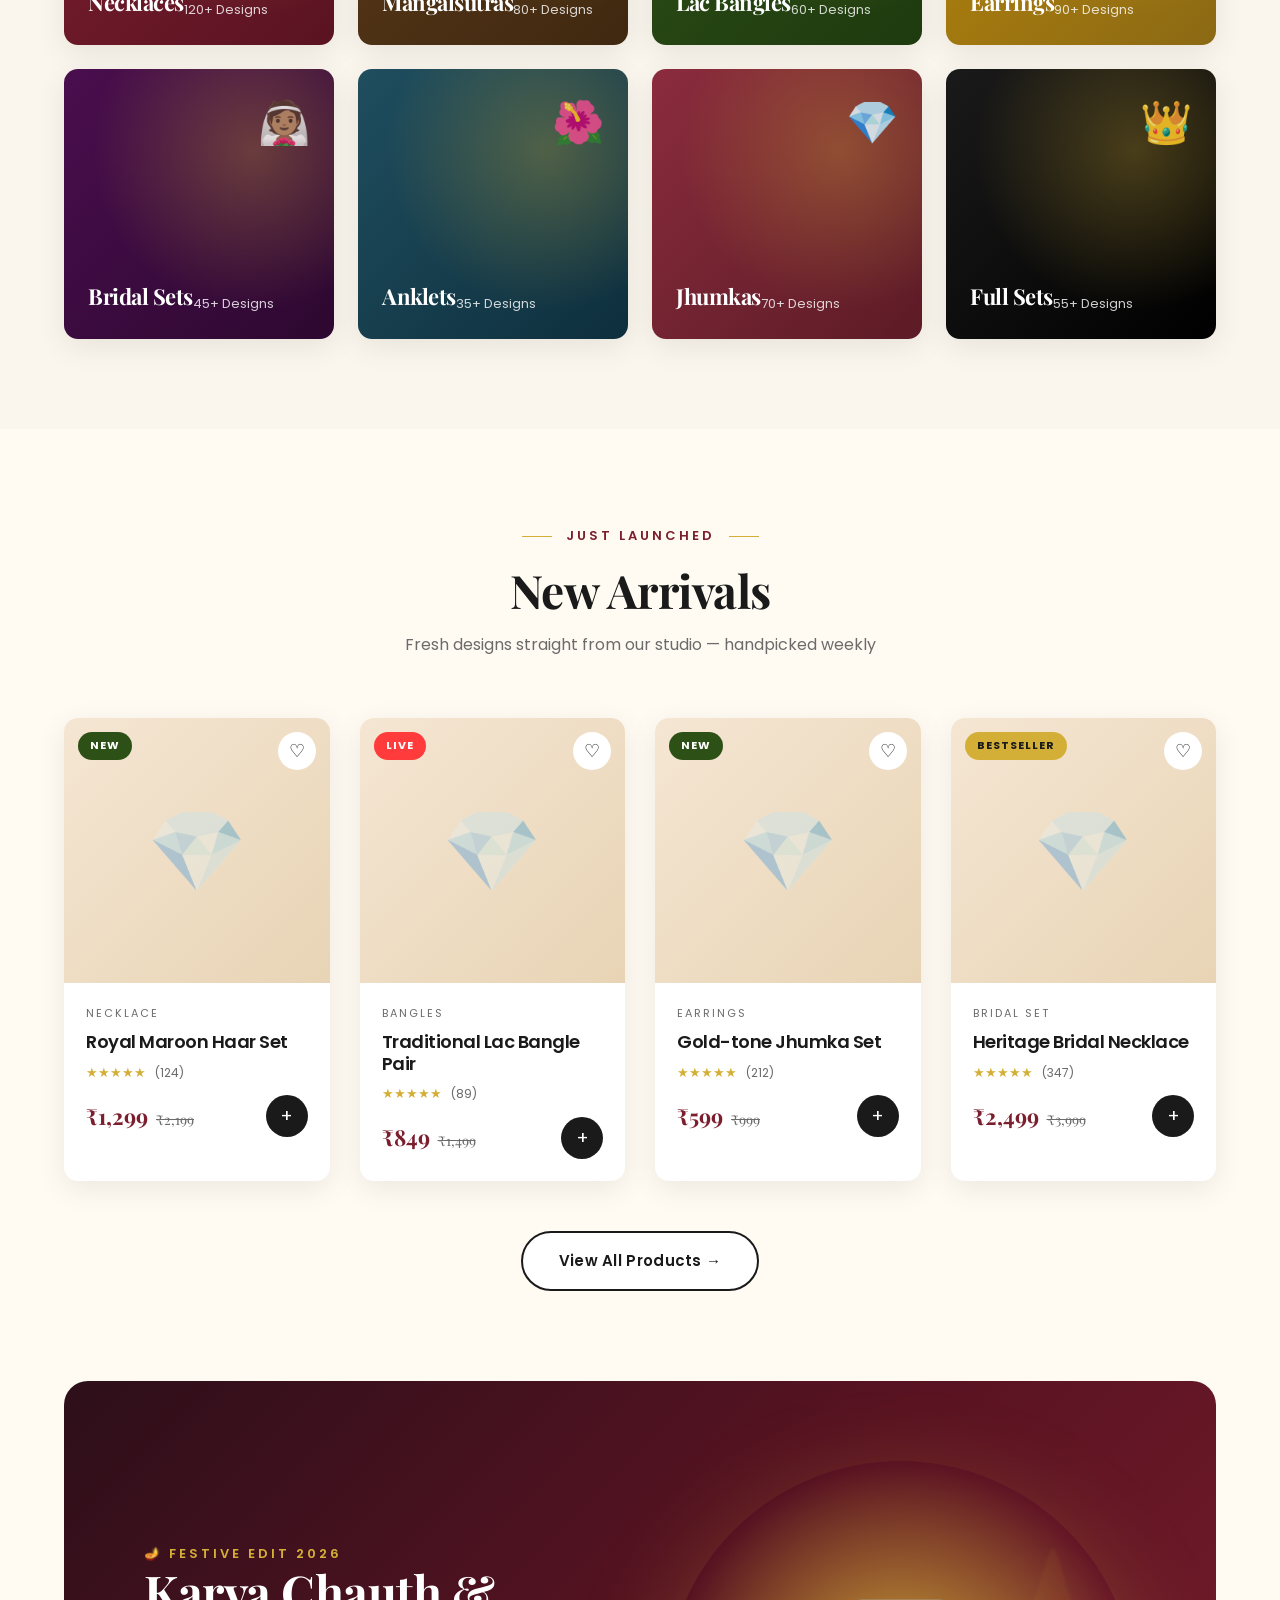
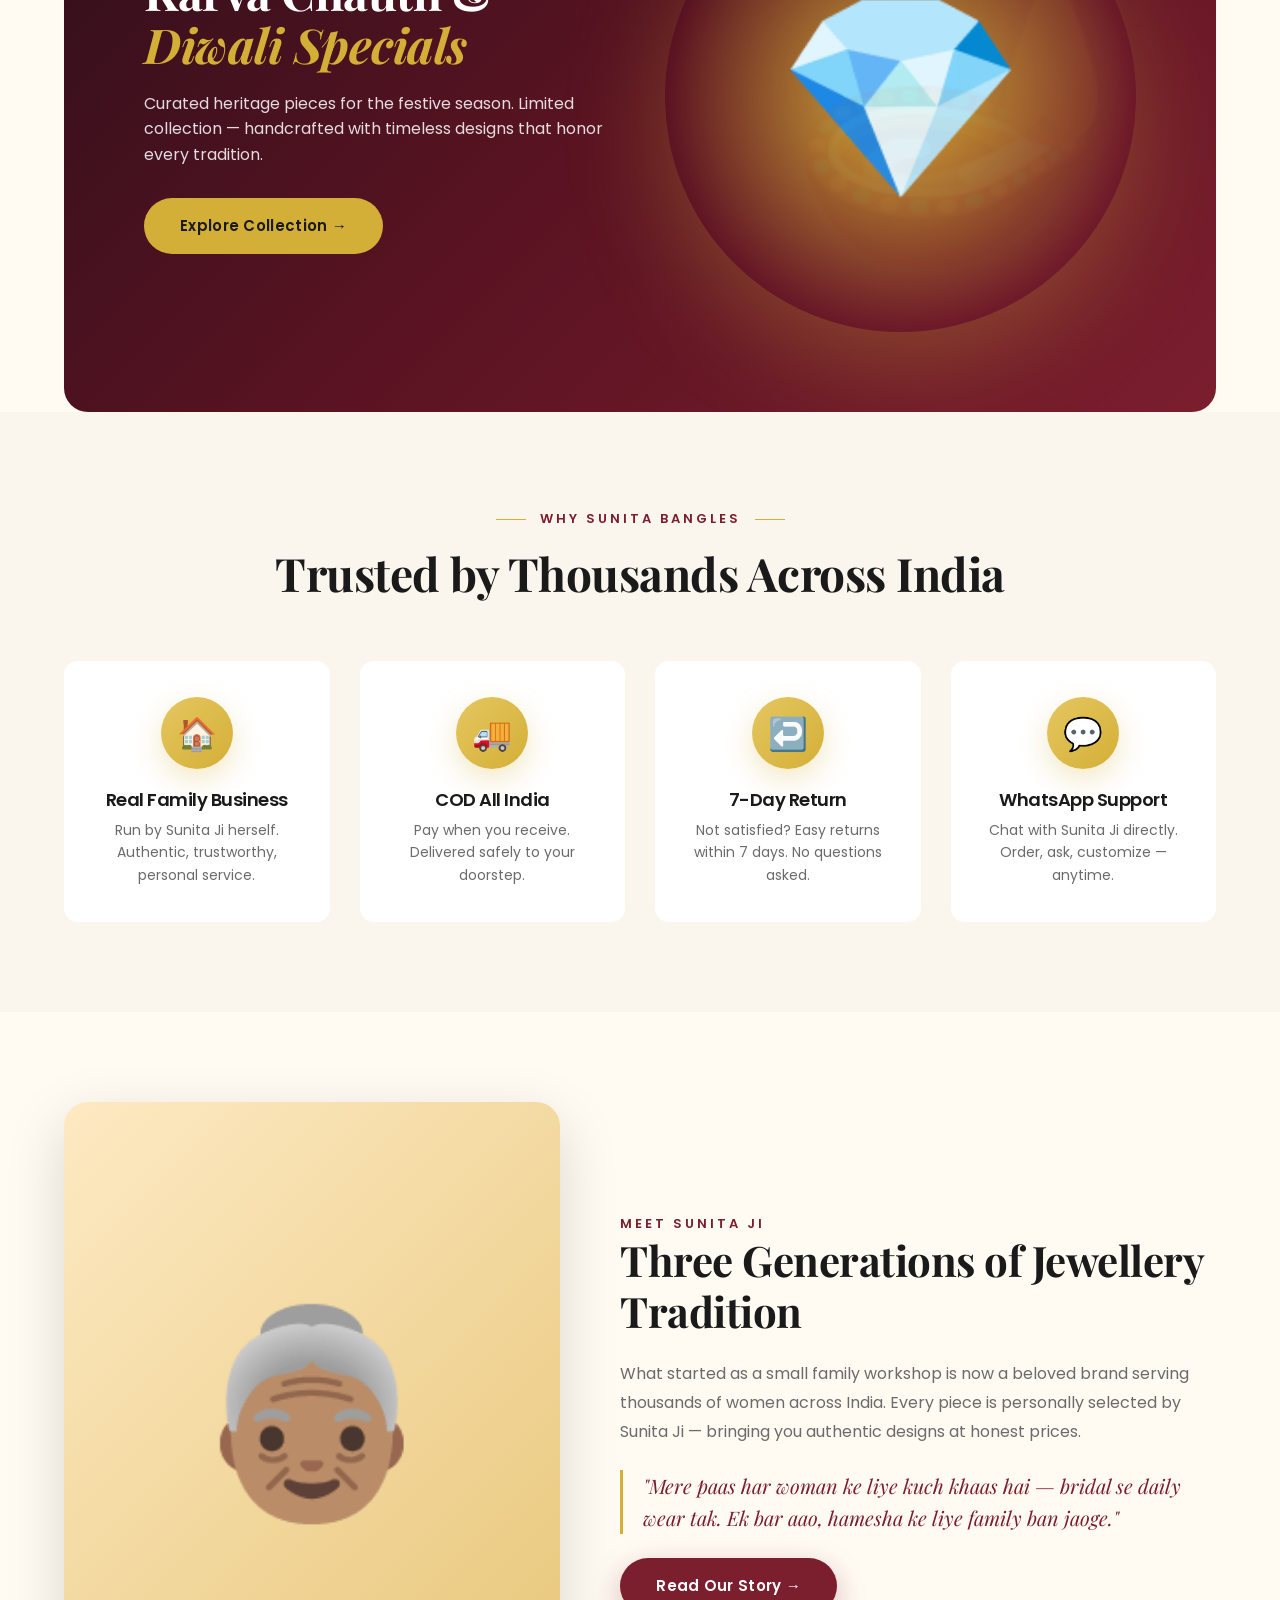
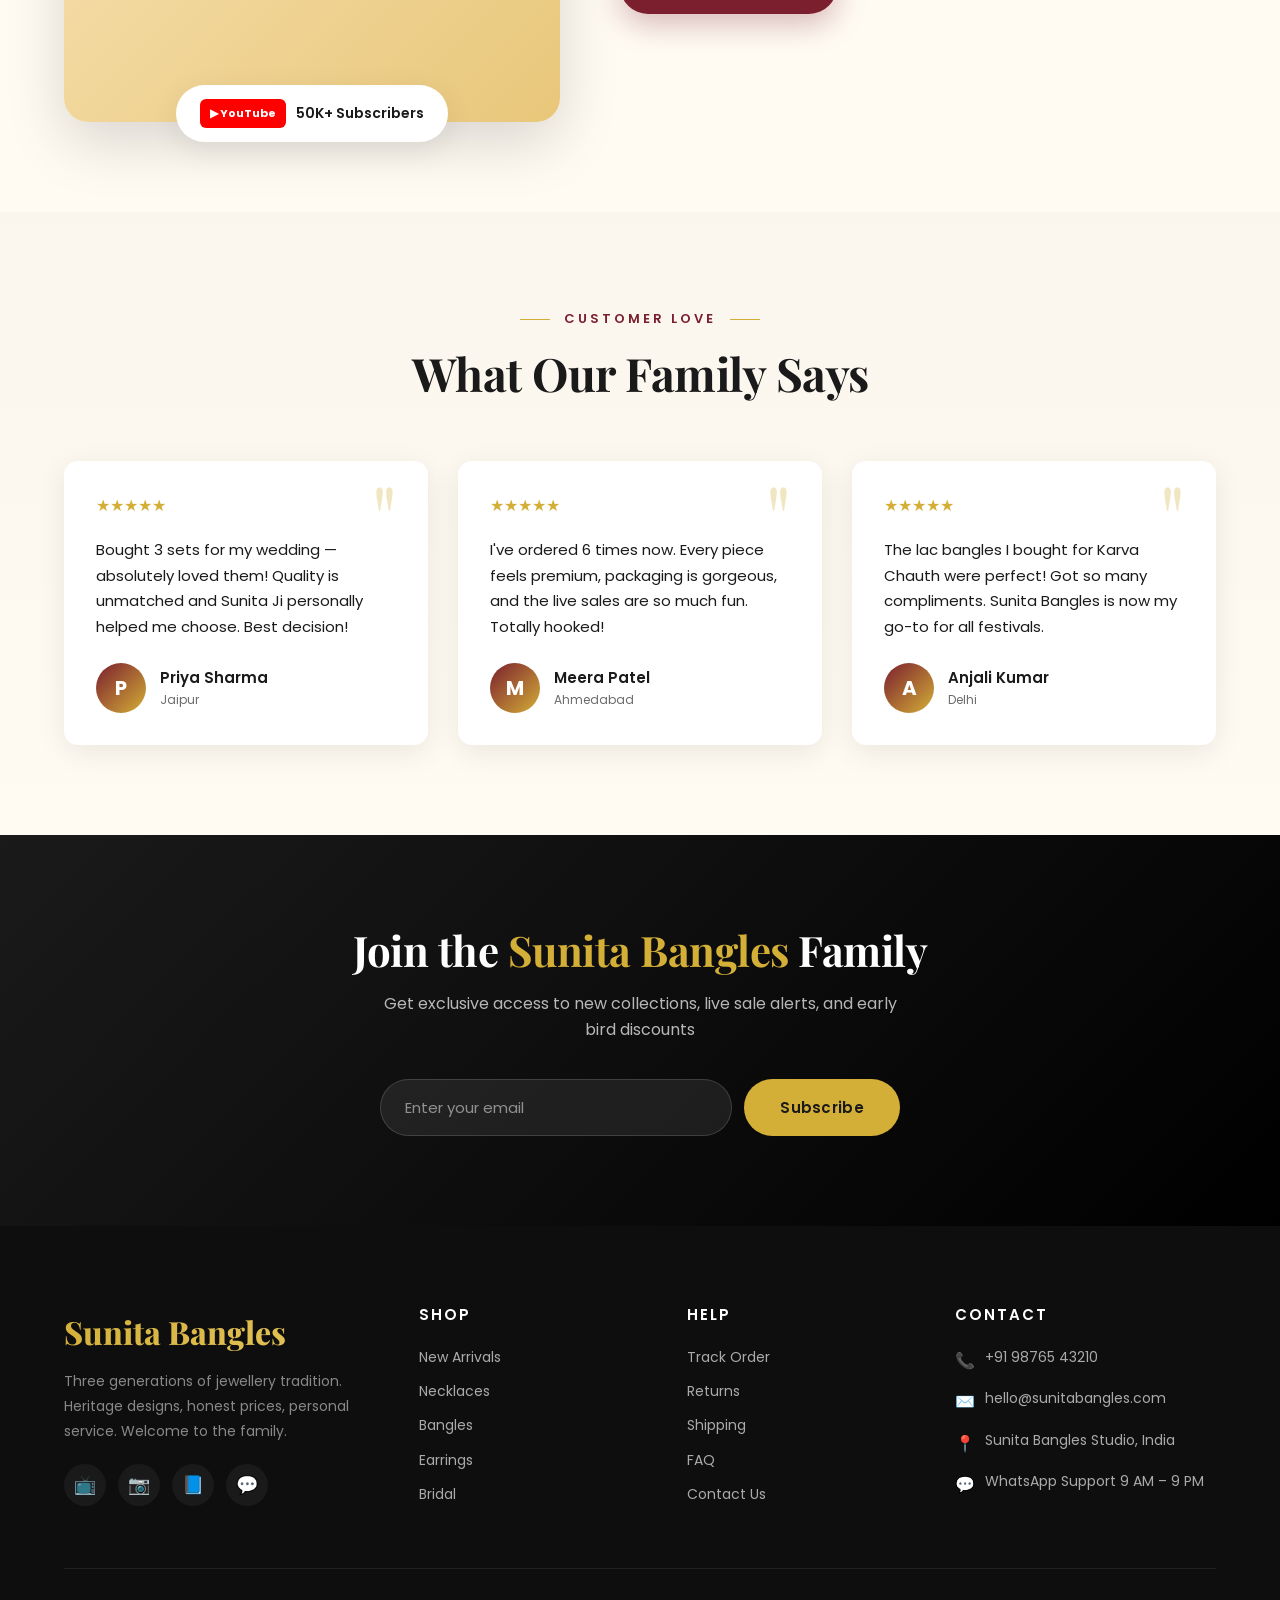
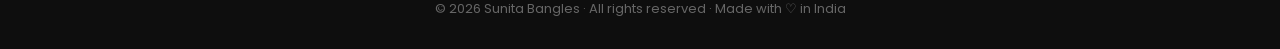
==== commit 9c7f65fa: "Full multi-page e-commerce site: Home, Shop, Product, Live, About, Contact, Cart" ====
--- a/index.html
+++ b/index.html
@@ -3,510 +3,38 @@
 <head>
 <meta charset="UTF-8" />
 <meta name="viewport" content="width=device-width, initial-scale=1.0" />
-<title>Sunita Bangles — Heritage Imitation Jewellery</title>
+<title>Sunita Bangles — Heritage Imitation Jewellery | Home</title>
+<meta name="description" content="Premium imitation jewellery direct from Sunita Bangles studio. Necklaces, mangalsutras, lac bangles, bridal sets. COD all India.">
 <link rel="preconnect" href="https://fonts.googleapis.com">
 <link rel="preconnect" href="https://fonts.gstatic.com" crossorigin>
 <link href="https://fonts.googleapis.com/css2?family=Playfair+Display:wght@500;600;700;800&family=Poppins:wght@300;400;500;600;700&family=Noto+Sans+Devanagari:wght@400;600;700&display=swap" rel="stylesheet">
-<style>
-:root{
-  --maroon:#7B1E2E;
-  --maroon-dark:#5A1322;
-  --gold:#D4AF37;
-  --gold-light:#E5C760;
-  --cream:#FAF6EE;
-  --ivory:#FFFBF3;
-  --charcoal:#1A1A1A;
-  --gray:#6B6B6B;
-  --green:#2D5016;
-  --white:#fff;
-  --shadow:0 8px 30px rgba(0,0,0,.08);
-  --shadow-lg:0 20px 60px rgba(0,0,0,.15);
-  --radius:14px;
-  --transition:all .35s cubic-bezier(.4,0,.2,1);
-}
-*{margin:0;padding:0;box-sizing:border-box}
-html{scroll-behavior:smooth}
-body{
-  font-family:'Poppins',sans-serif;
-  color:var(--charcoal);
-  background:var(--ivory);
-  line-height:1.6;
-  overflow-x:hidden;
-}
-h1,h2,h3,h4{font-family:'Playfair Display',serif;font-weight:700;letter-spacing:-.5px;line-height:1.2}
-img{max-width:100%;display:block}
-a{text-decoration:none;color:inherit}
-button{cursor:pointer;font-family:inherit;border:none;background:none}
-
-/* ===== Announcement bar ===== */
-.announcement{
-  background:linear-gradient(90deg,var(--maroon) 0%,var(--maroon-dark) 100%);
-  color:var(--gold-light);
-  text-align:center;
-  padding:10px 20px;
-  font-size:13px;
-  letter-spacing:.5px;
-  font-weight:500;
-}
-.announcement .dot{display:inline-block;width:8px;height:8px;background:#ff3b3b;border-radius:50%;margin-right:8px;animation:pulse 1.5s infinite}
-@keyframes pulse{0%,100%{opacity:1;transform:scale(1)}50%{opacity:.5;transform:scale(1.3)}}
-
-/* ===== Header ===== */
-header{
-  position:sticky;top:0;z-index:100;
-  background:var(--white);
-  border-bottom:1px solid #eee;
-  padding:18px 5%;
-  display:flex;align-items:center;justify-content:space-between;
-  box-shadow:0 2px 20px rgba(0,0,0,.04);
-}
-.logo{
-  font-family:'Playfair Display',serif;
-  font-size:26px;font-weight:800;
-  background:linear-gradient(135deg,var(--maroon),var(--gold));
-  -webkit-background-clip:text;-webkit-text-fill-color:transparent;
-  background-clip:text;
-  letter-spacing:.5px;
-}
-.logo span{font-size:11px;font-family:'Poppins',sans-serif;font-weight:500;color:var(--gray);display:block;letter-spacing:3px;margin-top:-4px;-webkit-text-fill-color:var(--gray)}
-nav ul{display:flex;list-style:none;gap:36px}
-nav a{font-size:14px;font-weight:500;color:var(--charcoal);position:relative;padding:6px 0;transition:var(--transition)}
-nav a:hover{color:var(--maroon)}
-nav a::after{content:'';position:absolute;bottom:0;left:0;width:0;height:2px;background:var(--gold);transition:var(--transition)}
-nav a:hover::after{width:100%}
-.header-actions{display:flex;align-items:center;gap:18px}
-.icon-btn{width:42px;height:42px;display:flex;align-items:center;justify-content:center;background:var(--cream);border-radius:50%;transition:var(--transition);font-size:18px;position:relative}
-.icon-btn:hover{background:var(--maroon);color:var(--white);transform:translateY(-2px)}
-.cart-badge{position:absolute;top:-2px;right:-2px;background:var(--gold);color:var(--charcoal);font-size:10px;font-weight:700;width:18px;height:18px;border-radius:50%;display:flex;align-items:center;justify-content:center}
-.whatsapp-btn{background:#25D366;color:var(--white)}
-.whatsapp-btn:hover{background:#1da851}
-
-/* ===== Hero ===== */
-.hero{
-  position:relative;
-  min-height:88vh;
-  display:flex;align-items:center;
-  background:linear-gradient(135deg,#FAF6EE 0%,#F0E5D0 100%);
-  overflow:hidden;
-  padding:60px 5%;
-}
-.hero::before{
-  content:'';position:absolute;top:-50%;right:-20%;
-  width:600px;height:600px;
-  background:radial-gradient(circle,rgba(212,175,55,.15) 0%,transparent 70%);
-  border-radius:50%;
-}
-.hero::after{
-  content:'';position:absolute;bottom:-30%;left:-10%;
-  width:500px;height:500px;
-  background:radial-gradient(circle,rgba(123,30,46,.1) 0%,transparent 70%);
-  border-radius:50%;
-}
-.hero-grid{
-  display:grid;grid-template-columns:1.1fr 1fr;gap:60px;
-  align-items:center;max-width:1400px;margin:0 auto;width:100%;
-  position:relative;z-index:2;
-}
-.hero-content .tag{
-  display:inline-flex;align-items:center;gap:8px;
-  background:rgba(212,175,55,.15);
-  color:var(--maroon);
-  padding:8px 18px;border-radius:50px;
-  font-size:12px;font-weight:600;letter-spacing:1.5px;text-transform:uppercase;
-  margin-bottom:24px;
-}
-.hero-content h1{
-  font-size:clamp(40px,5.5vw,68px);
-  margin-bottom:24px;color:var(--charcoal);
-}
-.hero-content h1 em{font-style:italic;color:var(--maroon);font-weight:700}
-.hero-content p{font-size:18px;color:var(--gray);margin-bottom:36px;max-width:520px}
-.hero-cta{display:flex;gap:16px;flex-wrap:wrap}
-.btn{
-  display:inline-flex;align-items:center;gap:10px;
-  padding:16px 36px;
-  font-weight:600;font-size:15px;
-  border-radius:50px;
-  transition:var(--transition);
-  letter-spacing:.3px;
-}
-.btn-primary{background:var(--maroon);color:var(--white);box-shadow:0 10px 30px rgba(123,30,46,.3)}
-.btn-primary:hover{background:var(--maroon-dark);transform:translateY(-3px);box-shadow:0 15px 40px rgba(123,30,46,.4)}
-.btn-secondary{background:var(--white);color:var(--charcoal);border:2px solid var(--charcoal)}
-.btn-secondary:hover{background:var(--charcoal);color:var(--white);transform:translateY(-3px)}
-.hero-stats{display:flex;gap:40px;margin-top:48px;padding-top:36px;border-top:1px solid rgba(0,0,0,.1)}
-.stat-num{font-family:'Playfair Display',serif;font-size:32px;font-weight:700;color:var(--maroon)}
-.stat-label{font-size:12px;color:var(--gray);text-transform:uppercase;letter-spacing:1.5px;margin-top:4px}
-
-.hero-image-wrap{position:relative;display:flex;align-items:center;justify-content:center}
-.hero-image{
-  width:100%;max-width:520px;aspect-ratio:4/5;
-  border-radius:300px 300px 30px 30px;
-  background:linear-gradient(135deg,var(--maroon) 0%,var(--maroon-dark) 100%);
-  position:relative;overflow:hidden;
-  box-shadow:0 30px 80px rgba(123,30,46,.4);
-  display:flex;align-items:center;justify-content:center;
-}
-.hero-image::before{
-  content:'💎';font-size:180px;opacity:.15;position:absolute;
-}
-.hero-image::after{
-  content:'सुनीता बैंगल्स';
-  font-family:'Noto Sans Devanagari',serif;
-  font-size:42px;font-weight:700;
-  color:var(--gold);text-align:center;
-  position:relative;z-index:2;
-  text-shadow:0 4px 20px rgba(0,0,0,.3);
-}
-.floating-badge{
-  position:absolute;background:var(--white);
-  padding:18px 24px;border-radius:16px;
-  box-shadow:var(--shadow-lg);
-  display:flex;align-items:center;gap:12px;
-  animation:float 3s ease-in-out infinite;
-}
-.floating-badge.top-right{top:30px;right:-20px;animation-delay:0s}
-.floating-badge.bot-left{bottom:60px;left:-30px;animation-delay:1.5s}
-@keyframes float{0%,100%{transform:translateY(0)}50%{transform:translateY(-12px)}}
-.floating-badge .icon{width:42px;height:42px;background:var(--gold);border-radius:50%;display:flex;align-items:center;justify-content:center;font-size:20px}
-.floating-badge .text{font-size:13px;font-weight:600}
-.floating-badge .text small{display:block;font-weight:400;color:var(--gray);font-size:11px}
-
-/* ===== Live banner ===== */
-.live-banner{
-  background:linear-gradient(90deg,#1a1a1a 0%,var(--maroon) 100%);
-  color:var(--white);
-  padding:40px 5%;
-  display:flex;align-items:center;justify-content:space-between;
-  flex-wrap:wrap;gap:24px;
-}
-.live-banner .left{display:flex;align-items:center;gap:24px;flex-wrap:wrap}
-.live-pill{
-  background:#ff3b3b;color:var(--white);
-  padding:8px 18px;border-radius:50px;
-  font-size:13px;font-weight:700;letter-spacing:2px;text-transform:uppercase;
-  display:inline-flex;align-items:center;gap:8px;
-}
-.live-pill::before{content:'';width:8px;height:8px;background:var(--white);border-radius:50%;animation:pulse 1s infinite}
-.live-banner h3{font-size:24px;font-weight:600}
-.live-banner h3 span{color:var(--gold)}
-.btn-gold{background:var(--gold);color:var(--charcoal)}
-.btn-gold:hover{background:var(--gold-light);transform:translateY(-3px)}
-
-/* ===== Sections ===== */
-section{padding:90px 5%}
-.section-header{text-align:center;margin-bottom:60px}
-.section-header .label{
-  color:var(--maroon);font-size:13px;font-weight:600;
-  letter-spacing:3px;text-transform:uppercase;margin-bottom:16px;
-  display:inline-flex;align-items:center;gap:14px;
-}
-.section-header .label::before,
-.section-header .label::after{content:'';width:30px;height:1px;background:var(--gold)}
-.section-header h2{font-size:clamp(32px,4vw,46px);margin-bottom:14px}
-.section-header p{font-size:16px;color:var(--gray);max-width:600px;margin:0 auto}
-
-/* ===== Categories ===== */
-.categories{background:var(--cream)}
-.cat-grid{display:grid;grid-template-columns:repeat(4,1fr);gap:24px;max-width:1400px;margin:0 auto}
-.cat-card{
-  position:relative;aspect-ratio:1;
-  background:linear-gradient(135deg,var(--maroon) 0%,var(--maroon-dark) 100%);
-  border-radius:var(--radius);
-  display:flex;align-items:flex-end;
-  padding:24px;color:var(--white);
-  overflow:hidden;cursor:pointer;
-  transition:var(--transition);
-  box-shadow:var(--shadow);
-}
-.cat-card:nth-child(2){background:linear-gradient(135deg,#5C3A1A,#3F2810)}
-.cat-card:nth-child(3){background:linear-gradient(135deg,#2D5016,#1E3A0F)}
-.cat-card:nth-child(4){background:linear-gradient(135deg,#B8860B,#8B6914)}
-.cat-card:nth-child(5){background:linear-gradient(135deg,#4A0E4E,#2D0830)}
-.cat-card:nth-child(6){background:linear-gradient(135deg,#1F4E5F,#0E2F3D)}
-.cat-card:nth-child(7){background:linear-gradient(135deg,#8B2C3D,#5C1B26)}
-.cat-card:nth-child(8){background:linear-gradient(135deg,#1A1A1A,#000)}
-.cat-card::before{
-  content:'';position:absolute;inset:0;
-  background:radial-gradient(circle at 70% 30%,rgba(212,175,55,.3) 0%,transparent 60%);
-}
-.cat-card .emoji{position:absolute;top:20px;right:24px;font-size:42px;opacity:.85}
-.cat-card h3{font-size:22px;position:relative;z-index:2;margin-bottom:6px}
-.cat-card .count{font-size:13px;opacity:.8;position:relative;z-index:2}
-.cat-card:hover{transform:translateY(-8px);box-shadow:var(--shadow-lg)}
-.cat-card:hover::before{background:radial-gradient(circle at 70% 30%,rgba(212,175,55,.5) 0%,transparent 60%)}
-
-/* ===== Products ===== */
-.products-grid{display:grid;grid-template-columns:repeat(4,1fr);gap:30px;max-width:1400px;margin:0 auto}
-.product-card{
-  background:var(--white);
-  border-radius:var(--radius);
-  overflow:hidden;
-  transition:var(--transition);
-  box-shadow:var(--shadow);
-}
-.product-card:hover{transform:translateY(-10px);box-shadow:var(--shadow-lg)}
-.product-img{
-  aspect-ratio:1;
-  background:linear-gradient(135deg,#F5E6D3,#E8D4B5);
-  position:relative;
-  display:flex;align-items:center;justify-content:center;
-}
-.product-card:nth-child(1) .product-img{background:linear-gradient(135deg,#FDE7E7,#F5C2C2)}
-.product-card:nth-child(2) .product-img{background:linear-gradient(135deg,#E8DFF5,#C9B8E0)}
-.product-card:nth-child(3) .product-img{background:linear-gradient(135deg,#DFEBE6,#A8C5B5)}
-.product-card:nth-child(4) .product-img{background:linear-gradient(135deg,#FDF1D8,#F0D896)}
-.product-img::before{content:'💎';font-size:80px;opacity:.3}
-.badge-tag{
-  position:absolute;top:14px;left:14px;
-  background:var(--maroon);color:var(--white);
-  padding:5px 12px;border-radius:50px;
-  font-size:11px;font-weight:700;letter-spacing:1px;text-transform:uppercase;
-}
-.badge-tag.new{background:var(--green)}
-.badge-tag.live{background:#ff3b3b;animation:pulse 2s infinite}
-.wishlist{
-  position:absolute;top:14px;right:14px;
-  width:38px;height:38px;background:var(--white);
-  border-radius:50%;display:flex;align-items:center;justify-content:center;
-  cursor:pointer;transition:var(--transition);font-size:18px;
-}
-.wishlist:hover{background:var(--maroon);color:var(--white)}
-.product-info{padding:22px}
-.product-info .cat{font-size:11px;color:var(--gray);letter-spacing:2px;text-transform:uppercase;margin-bottom:8px}
-.product-info h3{font-size:18px;margin-bottom:10px;font-family:'Poppins',sans-serif;font-weight:600}
-.stars{color:var(--gold);font-size:13px;margin-bottom:12px}
-.stars .reviews{color:var(--gray);font-size:12px;margin-left:6px}
-.price-row{display:flex;align-items:center;justify-content:space-between}
-.price{font-family:'Playfair Display',serif;font-size:22px;font-weight:700;color:var(--maroon)}
-.price .old{font-size:14px;color:var(--gray);text-decoration:line-through;margin-left:8px;font-weight:400}
-.add-cart{
-  width:42px;height:42px;background:var(--charcoal);color:var(--white);
-  border-radius:50%;display:flex;align-items:center;justify-content:center;
-  cursor:pointer;transition:var(--transition);font-size:18px;
-}
-.add-cart:hover{background:var(--maroon);transform:rotate(90deg)}
-
-/* ===== Festive banner ===== */
-.festive{
-  background:linear-gradient(135deg,#2D0F1A 0%,#5A1322 50%,#7B1E2E 100%);
-  color:var(--white);
-  position:relative;overflow:hidden;
-  padding:0;margin:0 5%;border-radius:24px;
-}
-.festive-wrap{
-  display:grid;grid-template-columns:1fr 1fr;
-  align-items:center;
-  padding:80px;gap:50px;
-}
-.festive::before{
-  content:'🪔';position:absolute;font-size:300px;opacity:.06;
-  top:50%;right:5%;transform:translateY(-50%);
-}
-.festive .label{color:var(--gold);font-size:13px;font-weight:600;letter-spacing:3px;text-transform:uppercase;margin-bottom:18px}
-.festive h2{font-size:48px;line-height:1.1;margin-bottom:20px}
-.festive h2 span{color:var(--gold);font-style:italic}
-.festive p{font-size:16px;opacity:.85;margin-bottom:30px;max-width:480px}
-.festive-image{
-  aspect-ratio:1;
-  background:radial-gradient(circle,var(--gold) 0%,transparent 70%),
-             radial-gradient(circle at 30% 30%,#FFE5A0 0%,transparent 50%);
-  border-radius:50%;
-  display:flex;align-items:center;justify-content:center;
-  font-size:200px;
-  box-shadow:0 30px 100px rgba(212,175,55,.3);
-}
-
-/* ===== Trust section ===== */
-.trust{background:var(--cream)}
-.trust-grid{display:grid;grid-template-columns:repeat(4,1fr);gap:30px;max-width:1300px;margin:0 auto}
-.trust-card{
-  background:var(--white);
-  padding:36px 24px;text-align:center;
-  border-radius:var(--radius);
-  transition:var(--transition);
-}
-.trust-card:hover{transform:translateY(-5px);box-shadow:var(--shadow)}
-.trust-card .icon{
-  width:72px;height:72px;background:linear-gradient(135deg,var(--gold-light),var(--gold));
-  border-radius:50%;margin:0 auto 20px;
-  display:flex;align-items:center;justify-content:center;font-size:32px;
-  box-shadow:0 10px 30px rgba(212,175,55,.3);
-}
-.trust-card h4{font-size:18px;margin-bottom:8px;font-family:'Poppins',sans-serif;font-weight:600}
-.trust-card p{font-size:14px;color:var(--gray)}
-
-/* ===== Sunita section ===== */
-.sunita-section{background:var(--ivory)}
-.sunita-wrap{
-  display:grid;grid-template-columns:1fr 1.2fr;gap:60px;align-items:center;
-  max-width:1300px;margin:0 auto;
-}
-.sunita-img{
-  aspect-ratio:4/5;border-radius:24px;
-  background:linear-gradient(135deg,#FDE9C3,#E8C77A);
-  display:flex;align-items:center;justify-content:center;
-  font-size:120px;
-  box-shadow:var(--shadow-lg);
-  position:relative;
-}
-.sunita-img::after{
-  content:'👵🏽';font-size:200px;
-}
-.youtube-badge{
-  position:absolute;bottom:-20px;left:50%;transform:translateX(-50%);
-  background:var(--white);padding:14px 24px;border-radius:50px;
-  box-shadow:var(--shadow);display:flex;align-items:center;gap:10px;
-  font-weight:600;font-size:14px;
-}
-.youtube-badge .yt-icon{background:#ff0000;color:#fff;padding:6px 10px;border-radius:6px;font-size:11px;font-weight:700}
-.sunita-content .label{color:var(--maroon);font-size:13px;font-weight:600;letter-spacing:3px;text-transform:uppercase;margin-bottom:18px}
-.sunita-content h2{font-size:42px;margin-bottom:24px;line-height:1.2}
-.sunita-content p{font-size:16px;color:var(--gray);margin-bottom:18px;line-height:1.8}
-.sunita-content .quote{
-  font-style:italic;color:var(--maroon);font-family:'Playfair Display',serif;
-  font-size:20px;padding-left:20px;border-left:3px solid var(--gold);
-  margin:24px 0;
-}
-
-/* ===== Testimonials ===== */
-.testimonials{background:linear-gradient(180deg,var(--cream) 0%,var(--ivory) 100%)}
-.testi-grid{display:grid;grid-template-columns:repeat(3,1fr);gap:30px;max-width:1300px;margin:0 auto}
-.testi-card{
-  background:var(--white);padding:32px;border-radius:var(--radius);
-  box-shadow:var(--shadow);position:relative;
-}
-.testi-card::before{
-  content:'"';position:absolute;top:10px;right:30px;
-  font-family:'Playfair Display',serif;font-size:90px;color:var(--gold);
-  opacity:.3;line-height:1;
-}
-.testi-card .stars{margin-bottom:18px;font-size:16px}
-.testi-card p{color:var(--charcoal);margin-bottom:24px;font-size:15px;line-height:1.7}
-.testi-user{display:flex;align-items:center;gap:14px}
-.testi-avatar{
-  width:50px;height:50px;border-radius:50%;
-  background:linear-gradient(135deg,var(--maroon),var(--gold));
-  display:flex;align-items:center;justify-content:center;
-  color:var(--white);font-weight:700;font-size:20px;
-}
-.testi-user .name{font-weight:600;font-size:15px}
-.testi-user .city{font-size:12px;color:var(--gray)}
-
-/* ===== Newsletter ===== */
-.newsletter{
-  background:linear-gradient(135deg,var(--charcoal) 0%,#000 100%);
-  color:var(--white);text-align:center;
-}
-.newsletter h2{font-size:42px;margin-bottom:16px}
-.newsletter h2 span{color:var(--gold)}
-.newsletter p{font-size:16px;opacity:.7;margin-bottom:36px;max-width:540px;margin-left:auto;margin-right:auto}
-.news-form{display:flex;gap:12px;max-width:520px;margin:0 auto;flex-wrap:wrap;justify-content:center}
-.news-form input{
-  flex:1;min-width:240px;
-  padding:16px 24px;border-radius:50px;border:none;
-  font-family:'Poppins',sans-serif;font-size:15px;
-  background:rgba(255,255,255,.08);color:var(--white);
-  border:1px solid rgba(255,255,255,.15);
-  outline:none;transition:var(--transition);
-}
-.news-form input:focus{border-color:var(--gold);background:rgba(255,255,255,.12)}
-.news-form input::placeholder{color:rgba(255,255,255,.5)}
-
-/* ===== Footer ===== */
-footer{background:#0e0e0e;color:#aaa;padding:80px 5% 30px}
-.footer-grid{display:grid;grid-template-columns:1.4fr 1fr 1fr 1.2fr;gap:50px;max-width:1300px;margin:0 auto 50px}
-.footer-grid h4{color:var(--white);font-family:'Poppins',sans-serif;font-size:15px;font-weight:600;letter-spacing:2px;text-transform:uppercase;margin-bottom:22px}
-.footer-grid ul{list-style:none}
-.footer-grid li{margin-bottom:12px;font-size:14px}
-.footer-grid a{transition:var(--transition);color:#aaa}
-.footer-grid a:hover{color:var(--gold)}
-.footer-brand .logo-foot{
-  font-family:'Playfair Display',serif;font-size:32px;font-weight:800;
-  background:linear-gradient(135deg,var(--gold),var(--gold-light));
-  -webkit-background-clip:text;-webkit-text-fill-color:transparent;
-  margin-bottom:12px;
-}
-.footer-brand p{font-size:14px;color:#888;margin-bottom:20px;line-height:1.8}
-.social{display:flex;gap:12px}
-.social a{
-  width:42px;height:42px;background:rgba(255,255,255,.05);
-  border-radius:50%;display:flex;align-items:center;justify-content:center;
-  font-size:18px;color:var(--white);
-  transition:var(--transition);
-}
-.social a:hover{background:var(--gold);color:var(--charcoal);transform:translateY(-3px)}
-.contact-info{display:flex;align-items:flex-start;gap:10px;margin-bottom:14px;font-size:14px}
-.contact-info .icon{color:var(--gold);font-size:16px;margin-top:2px}
-.footer-bottom{
-  border-top:1px solid rgba(255,255,255,.08);
-  padding-top:30px;text-align:center;font-size:13px;color:#666;
-}
-
-/* ===== Floating WA ===== */
-.float-wa{
-  position:fixed;bottom:30px;right:30px;z-index:99;
-  width:64px;height:64px;background:#25D366;
-  border-radius:50%;display:flex;align-items:center;justify-content:center;
-  color:var(--white);font-size:32px;
-  box-shadow:0 10px 40px rgba(37,211,102,.5);
-  transition:var(--transition);
-  animation:bounce 2s ease-in-out infinite;
-}
-@keyframes bounce{0%,100%{transform:translateY(0)}50%{transform:translateY(-8px)}}
-.float-wa:hover{transform:scale(1.1);background:#1da851}
-
-/* ===== Responsive ===== */
-@media(max-width:1024px){
-  nav,.hero-stats{display:none}
-  .hero-grid,.sunita-wrap,.festive-wrap{grid-template-columns:1fr;gap:40px}
-  .cat-grid,.products-grid,.trust-grid,.testi-grid,.footer-grid{grid-template-columns:repeat(2,1fr)}
-  .festive{margin:0;border-radius:0}
-  .festive-wrap{padding:60px 5%}
-}
-@media(max-width:600px){
-  section{padding:60px 5%}
-  .hero{min-height:auto;padding:40px 5%}
-  .hero-content h1{font-size:38px}
-  .cat-grid,.products-grid,.trust-grid,.testi-grid,.footer-grid{grid-template-columns:1fr}
-  .live-banner{flex-direction:column;text-align:center}
-  .news-form{flex-direction:column}
-  .news-form input{width:100%}
-  .float-wa{width:54px;height:54px;font-size:26px;bottom:20px;right:20px}
-}
-</style>
+<link rel="stylesheet" href="css/style.css">
+<link rel="stylesheet" href="css/pages.css">
 </head>
 <body>
 
-<div class="announcement">
-  <span class="dot"></span>
-  LIVE TONIGHT 8 PM IST · Festive Collection Launch · Watch on YouTube
-</div>
+<div class="announcement"><span class="dot"></span>LIVE TONIGHT 8 PM IST · Festive Collection Launch · Watch on YouTube</div>
 
 <header>
-  <a href="#" class="logo">
-    Sunita Bangles
-    <span>HERITAGE JEWELLERY</span>
-  </a>
+  <a href="index.html" class="logo">Sunita Bangles<span>HERITAGE JEWELLERY</span></a>
   <nav>
     <ul>
-      <li><a href="#">Home</a></li>
-      <li><a href="#">New Arrivals</a></li>
-      <li><a href="#">Necklaces</a></li>
-      <li><a href="#">Bangles</a></li>
-      <li><a href="#">Bridal</a></li>
-      <li><a href="#">Live Sales</a></li>
+      <li><a href="index.html" class="active">Home</a></li>
+      <li><a href="shop.html">Shop</a></li>
+      <li><a href="live.html">Live Sales</a></li>
+      <li><a href="about.html">About</a></li>
+      <li><a href="contact.html">Contact</a></li>
     </ul>
   </nav>
   <div class="header-actions">
     <button class="icon-btn">🔍</button>
     <button class="icon-btn">♡</button>
-    <button class="icon-btn">🛒<span class="cart-badge">2</span></button>
-    <button class="icon-btn whatsapp-btn">💬</button>
+    <a href="cart.html" class="icon-btn">🛒<span class="cart-badge">2</span></a>
+    <a href="https://wa.me/919876543210" class="icon-btn whatsapp-btn">💬</a>
+    <button class="mobile-toggle icon-btn">☰</button>
   </div>
 </header>
 
-<!-- ===== HERO ===== -->
 <section class="hero">
   <div class="hero-grid">
     <div class="hero-content">
@@ -514,8 +42,8 @@
       <h1>Timeless <em>Elegance</em>, Direct from Our Studio</h1>
       <p>Authentic imitation jewellery handpicked by Sunita Ji herself. From bridal heirlooms to festive everyday wear — crafted with love for the modern Indian woman.</p>
       <div class="hero-cta">
-        <a href="#" class="btn btn-primary">Shop Collection →</a>
-        <a href="#" class="btn btn-secondary">🔴 Watch Live</a>
+        <a href="shop.html" class="btn btn-primary">Shop Collection →</a>
+        <a href="live.html" class="btn btn-secondary">🔴 Watch Live</a>
       </div>
       <div class="hero-stats">
         <div><div class="stat-num">10K+</div><div class="stat-label">Happy Customers</div></div>
@@ -525,28 +53,17 @@
     </div>
     <div class="hero-image-wrap">
       <div class="hero-image"></div>
-      <div class="floating-badge top-right">
-        <div class="icon">✨</div>
-        <div class="text">New Collection<small>Just Arrived</small></div>
-      </div>
-      <div class="floating-badge bot-left">
-        <div class="icon">⭐</div>
-        <div class="text">4.9 Rating<small>From 2,400+ reviews</small></div>
-      </div>
+      <div class="floating-badge top-right"><div class="icon">✨</div><div class="text">New Collection<small>Just Arrived</small></div></div>
+      <div class="floating-badge bot-left"><div class="icon">⭐</div><div class="text">4.9 Rating<small>From 2,400+ reviews</small></div></div>
     </div>
   </div>
 </section>
 
-<!-- ===== LIVE BANNER ===== -->
 <div class="live-banner">
-  <div class="left">
-    <span class="live-pill">LIVE TODAY</span>
-    <h3>Festive Collection Live Sale — <span>Starts 8 PM IST</span></h3>
-  </div>
-  <a href="#" class="btn btn-gold">Join Live Now →</a>
+  <div class="left"><span class="live-pill">LIVE TODAY</span><h3>Festive Collection Live Sale — <span>Starts 8 PM IST</span></h3></div>
+  <a href="live.html" class="btn btn-gold">Join Live Now →</a>
 </div>
 
-<!-- ===== CATEGORIES ===== -->
 <section class="categories">
   <div class="section-header">
     <span class="label">Shop By Category</span>
@@ -554,18 +71,17 @@
     <p>From traditional heritage to modern statements — find the perfect piece for every occasion</p>
   </div>
   <div class="cat-grid">
-    <a href="#" class="cat-card"><span class="emoji">💍</span><h3>Necklaces</h3><span class="count">120+ Designs</span></a>
-    <a href="#" class="cat-card"><span class="emoji">🪯</span><h3>Mangalsutras</h3><span class="count">80+ Designs</span></a>
-    <a href="#" class="cat-card"><span class="emoji">💚</span><h3>Lac Bangles</h3><span class="count">60+ Designs</span></a>
-    <a href="#" class="cat-card"><span class="emoji">✨</span><h3>Earrings</h3><span class="count">90+ Designs</span></a>
-    <a href="#" class="cat-card"><span class="emoji">👰🏽</span><h3>Bridal Sets</h3><span class="count">45+ Designs</span></a>
-    <a href="#" class="cat-card"><span class="emoji">🌺</span><h3>Anklets</h3><span class="count">35+ Designs</span></a>
-    <a href="#" class="cat-card"><span class="emoji">💎</span><h3>Jhumkas</h3><span class="count">70+ Designs</span></a>
-    <a href="#" class="cat-card"><span class="emoji">👑</span><h3>Sets</h3><span class="count">55+ Designs</span></a>
+    <a href="shop.html?cat=necklaces" class="cat-card"><span class="emoji">💍</span><h3>Necklaces</h3><span class="count">120+ Designs</span></a>
+    <a href="shop.html?cat=mangalsutras" class="cat-card"><span class="emoji">🪯</span><h3>Mangalsutras</h3><span class="count">80+ Designs</span></a>
+    <a href="shop.html?cat=lac-bangles" class="cat-card"><span class="emoji">💚</span><h3>Lac Bangles</h3><span class="count">60+ Designs</span></a>
+    <a href="shop.html?cat=earrings" class="cat-card"><span class="emoji">✨</span><h3>Earrings</h3><span class="count">90+ Designs</span></a>
+    <a href="shop.html?cat=bridal" class="cat-card"><span class="emoji">👰🏽</span><h3>Bridal Sets</h3><span class="count">45+ Designs</span></a>
+    <a href="shop.html?cat=anklets" class="cat-card"><span class="emoji">🌺</span><h3>Anklets</h3><span class="count">35+ Designs</span></a>
+    <a href="shop.html?cat=jhumkas" class="cat-card"><span class="emoji">💎</span><h3>Jhumkas</h3><span class="count">70+ Designs</span></a>
+    <a href="shop.html?cat=sets" class="cat-card"><span class="emoji">👑</span><h3>Full Sets</h3><span class="count">55+ Designs</span></a>
   </div>
 </section>
 
-<!-- ===== NEW ARRIVALS ===== -->
 <section>
   <div class="section-header">
     <span class="label">Just Launched</span>
@@ -573,169 +89,87 @@
     <p>Fresh designs straight from our studio — handpicked weekly</p>
   </div>
   <div class="products-grid">
-    <div class="product-card">
+    <a href="product.html" class="product-card">
       <div class="product-img"><span class="badge-tag new">New</span><span class="wishlist">♡</span></div>
-      <div class="product-info">
-        <div class="cat">NECKLACE</div>
-        <h3>Royal Maroon Haar Set</h3>
-        <div class="stars">★★★★★ <span class="reviews">(124)</span></div>
-        <div class="price-row"><div class="price">₹1,299<span class="old">₹2,199</span></div><div class="add-cart">+</div></div>
-      </div>
-    </div>
-    <div class="product-card">
+      <div class="product-info"><div class="cat">NECKLACE</div><h3>Royal Maroon Haar Set</h3><div class="stars">★★★★★ <span class="reviews">(124)</span></div><div class="price-row"><div class="price">₹1,299<span class="old">₹2,199</span></div><div class="add-cart">+</div></div></div>
+    </a>
+    <a href="product.html" class="product-card">
       <div class="product-img"><span class="badge-tag live">Live</span><span class="wishlist">♡</span></div>
-      <div class="product-info">
-        <div class="cat">BANGLES</div>
-        <h3>Traditional Lac Bangle Pair</h3>
-        <div class="stars">★★★★★ <span class="reviews">(89)</span></div>
-        <div class="price-row"><div class="price">₹849<span class="old">₹1,499</span></div><div class="add-cart">+</div></div>
-      </div>
-    </div>
-    <div class="product-card">
+      <div class="product-info"><div class="cat">BANGLES</div><h3>Traditional Lac Bangle Pair</h3><div class="stars">★★★★★ <span class="reviews">(89)</span></div><div class="price-row"><div class="price">₹849<span class="old">₹1,499</span></div><div class="add-cart">+</div></div></div>
+    </a>
+    <a href="product.html" class="product-card">
       <div class="product-img"><span class="badge-tag new">New</span><span class="wishlist">♡</span></div>
-      <div class="product-info">
-        <div class="cat">EARRINGS</div>
-        <h3>Gold-tone Jhumka Set</h3>
-        <div class="stars">★★★★★ <span class="reviews">(212)</span></div>
-        <div class="price-row"><div class="price">₹599<span class="old">₹999</span></div><div class="add-cart">+</div></div>
-      </div>
-    </div>
-    <div class="product-card">
-      <div class="product-img"><span class="badge-tag">Bestseller</span><span class="wishlist">♡</span></div>
-      <div class="product-info">
-        <div class="cat">BRIDAL SET</div>
-        <h3>Heritage Bridal Necklace</h3>
-        <div class="stars">★★★★★ <span class="reviews">(347)</span></div>
-        <div class="price-row"><div class="price">₹2,499<span class="old">₹3,999</span></div><div class="add-cart">+</div></div>
-      </div>
-    </div>
+      <div class="product-info"><div class="cat">EARRINGS</div><h3>Gold-tone Jhumka Set</h3><div class="stars">★★★★★ <span class="reviews">(212)</span></div><div class="price-row"><div class="price">₹599<span class="old">₹999</span></div><div class="add-cart">+</div></div></div>
+    </a>
+    <a href="product.html" class="product-card">
+      <div class="product-img"><span class="badge-tag bestseller">Bestseller</span><span class="wishlist">♡</span></div>
+      <div class="product-info"><div class="cat">BRIDAL SET</div><h3>Heritage Bridal Necklace</h3><div class="stars">★★★★★ <span class="reviews">(347)</span></div><div class="price-row"><div class="price">₹2,499<span class="old">₹3,999</span></div><div class="add-cart">+</div></div></div>
+    </a>
   </div>
+  <div style="text-align:center;margin-top:50px"><a href="shop.html" class="btn btn-secondary">View All Products →</a></div>
 </section>
 
-<!-- ===== FESTIVE BANNER ===== -->
 <section class="festive">
   <div class="festive-wrap">
     <div>
       <span class="label">🪔 Festive Edit 2026</span>
       <h2>Karva Chauth & <span>Diwali Specials</span></h2>
       <p>Curated heritage pieces for the festive season. Limited collection — handcrafted with timeless designs that honor every tradition.</p>
-      <a href="#" class="btn btn-gold">Explore Collection →</a>
+      <a href="shop.html?cat=festive" class="btn btn-gold">Explore Collection →</a>
     </div>
     <div class="festive-image">💎</div>
   </div>
 </section>
 
-<!-- ===== TRUST ===== -->
 <section class="trust">
-  <div class="section-header">
-    <span class="label">Why Sunita Bangles</span>
-    <h2>Trusted by Thousands Across India</h2>
-  </div>
+  <div class="section-header"><span class="label">Why Sunita Bangles</span><h2>Trusted by Thousands Across India</h2></div>
   <div class="trust-grid">
-    <div class="trust-card">
-      <div class="icon">🏠</div>
-      <h4>Real Family Business</h4>
-      <p>Run by Sunita Ji herself. Authentic, trustworthy, personal service.</p>
-    </div>
-    <div class="trust-card">
-      <div class="icon">🚚</div>
-      <h4>COD All India</h4>
-      <p>Pay when you receive. Delivered safely to your doorstep.</p>
-    </div>
-    <div class="trust-card">
-      <div class="icon">↩️</div>
-      <h4>7-Day Return</h4>
-      <p>Not satisfied? Easy returns within 7 days. No questions asked.</p>
-    </div>
-    <div class="trust-card">
-      <div class="icon">💬</div>
-      <h4>WhatsApp Support</h4>
-      <p>Chat with Sunita Ji directly. Order, ask, customize — anytime.</p>
-    </div>
+    <div class="trust-card"><div class="icon">🏠</div><h4>Real Family Business</h4><p>Run by Sunita Ji herself. Authentic, trustworthy, personal service.</p></div>
+    <div class="trust-card"><div class="icon">🚚</div><h4>COD All India</h4><p>Pay when you receive. Delivered safely to your doorstep.</p></div>
+    <div class="trust-card"><div class="icon">↩️</div><h4>7-Day Return</h4><p>Not satisfied? Easy returns within 7 days. No questions asked.</p></div>
+    <div class="trust-card"><div class="icon">💬</div><h4>WhatsApp Support</h4><p>Chat with Sunita Ji directly. Order, ask, customize — anytime.</p></div>
   </div>
 </section>
 
-<!-- ===== SUNITA STORY ===== -->
 <section class="sunita-section">
   <div class="sunita-wrap">
-    <div class="sunita-img">
-      <div class="youtube-badge"><span class="yt-icon">▶ YouTube</span> 50K+ Subscribers</div>
-    </div>
+    <div class="sunita-img"><div class="youtube-badge"><span class="yt-icon">▶ YouTube</span> 50K+ Subscribers</div></div>
     <div class="sunita-content">
       <span class="label">Meet Sunita Ji</span>
       <h2>Three Generations of Jewellery Tradition</h2>
       <p>What started as a small family workshop is now a beloved brand serving thousands of women across India. Every piece is personally selected by Sunita Ji — bringing you authentic designs at honest prices.</p>
       <div class="quote">"Mere paas har woman ke liye kuch khaas hai — bridal se daily wear tak. Ek bar aao, hamesha ke liye family ban jaoge."</div>
-      <a href="#" class="btn btn-primary">▶ Watch Our Story</a>
+      <a href="about.html" class="btn btn-primary">Read Our Story →</a>
     </div>
   </div>
 </section>
 
-<!-- ===== TESTIMONIALS ===== -->
 <section class="testimonials">
-  <div class="section-header">
-    <span class="label">Customer Love</span>
-    <h2>What Our Family Says</h2>
-  </div>
+  <div class="section-header"><span class="label">Customer Love</span><h2>What Our Family Says</h2></div>
   <div class="testi-grid">
-    <div class="testi-card">
-      <div class="stars">★★★★★</div>
-      <p>Bought 3 sets for my wedding — absolutely loved them! Quality is unmatched and Sunita Ji personally helped me choose. Best decision!</p>
-      <div class="testi-user"><div class="testi-avatar">P</div><div><div class="name">Priya Sharma</div><div class="city">Jaipur</div></div></div>
-    </div>
-    <div class="testi-card">
-      <div class="stars">★★★★★</div>
-      <p>I've ordered 6 times now. Every piece feels premium, packaging is gorgeous, and the live sales are so much fun. Totally hooked!</p>
-      <div class="testi-user"><div class="testi-avatar">M</div><div><div class="name">Meera Patel</div><div class="city">Ahmedabad</div></div></div>
-    </div>
-    <div class="testi-card">
-      <div class="stars">★★★★★</div>
-      <p>The lac bangles I bought for Karva Chauth were perfect! Got so many compliments. Sunita Bangles is now my go-to for all festivals.</p>
-      <div class="testi-user"><div class="testi-avatar">A</div><div><div class="name">Anjali Kumar</div><div class="city">Delhi</div></div></div>
-    </div>
+    <div class="testi-card"><div class="stars">★★★★★</div><p>Bought 3 sets for my wedding — absolutely loved them! Quality is unmatched and Sunita Ji personally helped me choose. Best decision!</p><div class="testi-user"><div class="testi-avatar">P</div><div><div class="name">Priya Sharma</div><div class="city">Jaipur</div></div></div></div>
+    <div class="testi-card"><div class="stars">★★★★★</div><p>I've ordered 6 times now. Every piece feels premium, packaging is gorgeous, and the live sales are so much fun. Totally hooked!</p><div class="testi-user"><div class="testi-avatar">M</div><div><div class="name">Meera Patel</div><div class="city">Ahmedabad</div></div></div></div>
+    <div class="testi-card"><div class="stars">★★★★★</div><p>The lac bangles I bought for Karva Chauth were perfect! Got so many compliments. Sunita Bangles is now my go-to for all festivals.</p><div class="testi-user"><div class="testi-avatar">A</div><div><div class="name">Anjali Kumar</div><div class="city">Delhi</div></div></div></div>
   </div>
 </section>
 
-<!-- ===== NEWSLETTER ===== -->
 <section class="newsletter">
   <h2>Join the <span>Sunita Bangles</span> Family</h2>
   <p>Get exclusive access to new collections, live sale alerts, and early bird discounts</p>
-  <form class="news-form">
-    <input type="email" placeholder="Enter your email">
-    <button type="submit" class="btn btn-gold">Subscribe</button>
-  </form>
+  <form class="news-form"><input type="email" placeholder="Enter your email" required><button type="submit" class="btn btn-gold">Subscribe</button></form>
 </section>
 
-<!-- ===== FOOTER ===== -->
 <footer>
   <div class="footer-grid">
-    <div class="footer-brand">
-      <div class="logo-foot">Sunita Bangles</div>
-      <p>Three generations of jewellery tradition. Heritage designs, honest prices, personal service. Welcome to the family.</p>
-      <div class="social">
-        <a href="#">📷</a><a href="#">📺</a><a href="#">📘</a><a href="#">💬</a>
-      </div>
-    </div>
-    <div>
-      <h4>Shop</h4>
-      <ul><li><a href="#">New Arrivals</a></li><li><a href="#">Necklaces</a></li><li><a href="#">Bangles</a></li><li><a href="#">Earrings</a></li><li><a href="#">Bridal</a></li></ul>
-    </div>
-    <div>
-      <h4>Help</h4>
-      <ul><li><a href="#">Track Order</a></li><li><a href="#">Returns</a></li><li><a href="#">Shipping</a></li><li><a href="#">FAQ</a></li><li><a href="#">Contact Us</a></li></ul>
-    </div>
-    <div>
-      <h4>Contact</h4>
-      <div class="contact-info"><span class="icon">📞</span><span>+91 98765 43210</span></div>
-      <div class="contact-info"><span class="icon">✉️</span><span>hello@sunitabangles.com</span></div>
-      <div class="contact-info"><span class="icon">📍</span><span>Sunita Bangles Studio, India</span></div>
-      <div class="contact-info"><span class="icon">💬</span><span>WhatsApp Support 9 AM – 9 PM</span></div>
-    </div>
+    <div class="footer-brand"><div class="logo-foot">Sunita Bangles</div><p>Three generations of jewellery tradition. Heritage designs, honest prices, personal service. Welcome to the family.</p><div class="social"><a href="https://www.youtube.com/@SunitaBangles">📺</a><a href="#">📷</a><a href="#">📘</a><a href="https://wa.me/919876543210">💬</a></div></div>
+    <div><h4>Shop</h4><ul><li><a href="shop.html">New Arrivals</a></li><li><a href="shop.html?cat=necklaces">Necklaces</a></li><li><a href="shop.html?cat=lac-bangles">Bangles</a></li><li><a href="shop.html?cat=earrings">Earrings</a></li><li><a href="shop.html?cat=bridal">Bridal</a></li></ul></div>
+    <div><h4>Help</h4><ul><li><a href="#">Track Order</a></li><li><a href="#">Returns</a></li><li><a href="#">Shipping</a></li><li><a href="#">FAQ</a></li><li><a href="contact.html">Contact Us</a></li></ul></div>
+    <div><h4>Contact</h4><div class="contact-info"><span class="icon">📞</span><span>+91 98765 43210</span></div><div class="contact-info"><span class="icon">✉️</span><span>hello@sunitabangles.com</span></div><div class="contact-info"><span class="icon">📍</span><span>Sunita Bangles Studio, India</span></div><div class="contact-info"><span class="icon">💬</span><span>WhatsApp Support 9 AM – 9 PM</span></div></div>
   </div>
   <div class="footer-bottom">© 2026 Sunita Bangles · All rights reserved · Made with ♡ in India</div>
 </footer>
 
-<a href="#" class="float-wa">💬</a>
-
+<a href="https://wa.me/919876543210" class="float-wa">💬</a>
+<script src="js/main.js"></script>
 </body>
 </html>
--- a/css/style.css
+++ b/css/style.css
@@ -0,0 +1,127 @@
+:root{--maroon:#7B1E2E;--maroon-dark:#5A1322;--gold:#D4AF37;--gold-light:#E5C760;--cream:#FAF6EE;--ivory:#FFFBF3;--charcoal:#1A1A1A;--gray:#6B6B6B;--green:#2D5016;--white:#fff;--shadow:0 8px 30px rgba(0,0,0,.08);--shadow-lg:0 20px 60px rgba(0,0,0,.15);--radius:14px;--transition:all .35s cubic-bezier(.4,0,.2,1);}
+*{margin:0;padding:0;box-sizing:border-box}
+html{scroll-behavior:smooth}
+body{font-family:'Poppins',sans-serif;color:var(--charcoal);background:var(--ivory);line-height:1.6;overflow-x:hidden}
+h1,h2,h3,h4{font-family:'Playfair Display',serif;font-weight:700;letter-spacing:-.5px;line-height:1.2}
+img{max-width:100%;display:block}
+a{text-decoration:none;color:inherit}
+button{cursor:pointer;font-family:inherit;border:none;background:none}
+input,select,textarea{font-family:inherit;font-size:14px}
+
+/* ANNOUNCEMENT */
+.announcement{background:linear-gradient(90deg,var(--maroon),var(--maroon-dark));color:var(--gold-light);text-align:center;padding:10px 20px;font-size:13px;letter-spacing:.5px;font-weight:500}
+.announcement .dot{display:inline-block;width:8px;height:8px;background:#ff3b3b;border-radius:50%;margin-right:8px;animation:pulse 1.5s infinite}
+@keyframes pulse{0%,100%{opacity:1;transform:scale(1)}50%{opacity:.5;transform:scale(1.3)}}
+
+/* HEADER */
+header{position:sticky;top:0;z-index:100;background:var(--white);border-bottom:1px solid #eee;padding:18px 5%;display:flex;align-items:center;justify-content:space-between;box-shadow:0 2px 20px rgba(0,0,0,.04)}
+.logo{font-family:'Playfair Display',serif;font-size:26px;font-weight:800;background:linear-gradient(135deg,var(--maroon),var(--gold));-webkit-background-clip:text;-webkit-text-fill-color:transparent;background-clip:text;letter-spacing:.5px}
+.logo span{font-size:11px;font-family:'Poppins',sans-serif;font-weight:500;color:var(--gray);display:block;letter-spacing:3px;margin-top:-4px;-webkit-text-fill-color:var(--gray)}
+nav ul{display:flex;list-style:none;gap:32px}
+nav a{font-size:14px;font-weight:500;color:var(--charcoal);position:relative;padding:6px 0;transition:var(--transition)}
+nav a:hover,nav a.active{color:var(--maroon)}
+nav a::after{content:'';position:absolute;bottom:0;left:0;width:0;height:2px;background:var(--gold);transition:var(--transition)}
+nav a:hover::after,nav a.active::after{width:100%}
+.header-actions{display:flex;align-items:center;gap:14px}
+.icon-btn{width:42px;height:42px;display:flex;align-items:center;justify-content:center;background:var(--cream);border-radius:50%;transition:var(--transition);font-size:18px;position:relative;color:var(--charcoal)}
+.icon-btn:hover{background:var(--maroon);color:var(--white);transform:translateY(-2px)}
+.cart-badge{position:absolute;top:-2px;right:-2px;background:var(--gold);color:var(--charcoal);font-size:10px;font-weight:700;width:18px;height:18px;border-radius:50%;display:flex;align-items:center;justify-content:center}
+.whatsapp-btn{background:#25D366;color:var(--white)}
+.whatsapp-btn:hover{background:#1da851}
+.mobile-toggle{display:none;font-size:24px}
+
+/* BUTTONS */
+.btn{display:inline-flex;align-items:center;gap:10px;padding:16px 36px;font-weight:600;font-size:15px;border-radius:50px;transition:var(--transition);letter-spacing:.3px}
+.btn-primary{background:var(--maroon);color:var(--white);box-shadow:0 10px 30px rgba(123,30,46,.3)}
+.btn-primary:hover{background:var(--maroon-dark);transform:translateY(-3px);box-shadow:0 15px 40px rgba(123,30,46,.4)}
+.btn-secondary{background:var(--white);color:var(--charcoal);border:2px solid var(--charcoal)}
+.btn-secondary:hover{background:var(--charcoal);color:var(--white);transform:translateY(-3px)}
+.btn-gold{background:var(--gold);color:var(--charcoal)}
+.btn-gold:hover{background:var(--gold-light);transform:translateY(-3px)}
+.btn-sm{padding:10px 22px;font-size:13px}
+
+/* SECTIONS */
+section{padding:90px 5%}
+.section-header{text-align:center;margin-bottom:60px}
+.section-header .label{color:var(--maroon);font-size:13px;font-weight:600;letter-spacing:3px;text-transform:uppercase;margin-bottom:16px;display:inline-flex;align-items:center;gap:14px}
+.section-header .label::before,.section-header .label::after{content:'';width:30px;height:1px;background:var(--gold)}
+.section-header h2{font-size:clamp(32px,4vw,46px);margin-bottom:14px}
+.section-header p{font-size:16px;color:var(--gray);max-width:600px;margin:0 auto}
+
+/* PAGE HEADER (inner pages) */
+.page-header{background:linear-gradient(135deg,var(--cream),#F0E5D0);padding:80px 5% 60px;text-align:center;position:relative;overflow:hidden}
+.page-header::before{content:'';position:absolute;top:-50%;right:-10%;width:400px;height:400px;background:radial-gradient(circle,rgba(212,175,55,.15),transparent 70%);border-radius:50%}
+.page-header h1{font-size:clamp(36px,5vw,56px);margin-bottom:14px;position:relative;z-index:2}
+.breadcrumb{font-size:13px;color:var(--gray);letter-spacing:1.5px;text-transform:uppercase;position:relative;z-index:2}
+.breadcrumb a{color:var(--maroon);font-weight:500}
+.breadcrumb a:hover{text-decoration:underline}
+
+/* PRODUCT CARDS */
+.products-grid{display:grid;grid-template-columns:repeat(4,1fr);gap:30px;max-width:1400px;margin:0 auto}
+.product-card{background:var(--white);border-radius:var(--radius);overflow:hidden;transition:var(--transition);box-shadow:var(--shadow);position:relative}
+.product-card:hover{transform:translateY(-10px);box-shadow:var(--shadow-lg)}
+.product-img{aspect-ratio:1;background:linear-gradient(135deg,#F5E6D3,#E8D4B5);position:relative;display:flex;align-items:center;justify-content:center;overflow:hidden}
+.product-img img{width:100%;height:100%;object-fit:cover;transition:var(--transition)}
+.product-card:hover .product-img img{transform:scale(1.08)}
+.product-img::before{content:'💎';font-size:80px;opacity:.3;position:absolute}
+.badge-tag{position:absolute;top:14px;left:14px;background:var(--maroon);color:var(--white);padding:5px 12px;border-radius:50px;font-size:11px;font-weight:700;letter-spacing:1px;text-transform:uppercase;z-index:2}
+.badge-tag.new{background:var(--green)}
+.badge-tag.live{background:#ff3b3b;animation:pulse 2s infinite}
+.badge-tag.bestseller{background:var(--gold);color:var(--charcoal)}
+.wishlist{position:absolute;top:14px;right:14px;width:38px;height:38px;background:var(--white);border-radius:50%;display:flex;align-items:center;justify-content:center;cursor:pointer;transition:var(--transition);font-size:18px;z-index:2}
+.wishlist:hover{background:var(--maroon);color:var(--white)}
+.product-info{padding:22px}
+.product-info .cat{font-size:11px;color:var(--gray);letter-spacing:2px;text-transform:uppercase;margin-bottom:8px}
+.product-info h3{font-size:18px;margin-bottom:10px;font-family:'Poppins',sans-serif;font-weight:600}
+.stars{color:var(--gold);font-size:13px;margin-bottom:12px}
+.stars .reviews{color:var(--gray);font-size:12px;margin-left:6px}
+.price-row{display:flex;align-items:center;justify-content:space-between}
+.price{font-family:'Playfair Display',serif;font-size:22px;font-weight:700;color:var(--maroon)}
+.price .old{font-size:14px;color:var(--gray);text-decoration:line-through;margin-left:8px;font-weight:400}
+.add-cart{width:42px;height:42px;background:var(--charcoal);color:var(--white);border-radius:50%;display:flex;align-items:center;justify-content:center;cursor:pointer;transition:var(--transition);font-size:18px}
+.add-cart:hover{background:var(--maroon);transform:rotate(90deg)}
+
+/* FOOTER */
+footer{background:#0e0e0e;color:#aaa;padding:80px 5% 30px}
+.footer-grid{display:grid;grid-template-columns:1.4fr 1fr 1fr 1.2fr;gap:50px;max-width:1300px;margin:0 auto 50px}
+.footer-grid h4{color:var(--white);font-family:'Poppins',sans-serif;font-size:15px;font-weight:600;letter-spacing:2px;text-transform:uppercase;margin-bottom:22px}
+.footer-grid ul{list-style:none}
+.footer-grid li{margin-bottom:12px;font-size:14px}
+.footer-grid a{transition:var(--transition);color:#aaa}
+.footer-grid a:hover{color:var(--gold)}
+.footer-brand .logo-foot{font-family:'Playfair Display',serif;font-size:32px;font-weight:800;background:linear-gradient(135deg,var(--gold),var(--gold-light));-webkit-background-clip:text;-webkit-text-fill-color:transparent;margin-bottom:12px}
+.footer-brand p{font-size:14px;color:#888;margin-bottom:20px;line-height:1.8}
+.social{display:flex;gap:12px}
+.social a{width:42px;height:42px;background:rgba(255,255,255,.05);border-radius:50%;display:flex;align-items:center;justify-content:center;font-size:18px;color:var(--white);transition:var(--transition)}
+.social a:hover{background:var(--gold);color:var(--charcoal);transform:translateY(-3px)}
+.contact-info{display:flex;align-items:flex-start;gap:10px;margin-bottom:14px;font-size:14px}
+.contact-info .icon{color:var(--gold);font-size:16px;margin-top:2px}
+.footer-bottom{border-top:1px solid rgba(255,255,255,.08);padding-top:30px;text-align:center;font-size:13px;color:#666}
+
+/* FLOATING WA */
+.float-wa{position:fixed;bottom:30px;right:30px;z-index:99;width:64px;height:64px;background:#25D366;border-radius:50%;display:flex;align-items:center;justify-content:center;color:var(--white);font-size:32px;box-shadow:0 10px 40px rgba(37,211,102,.5);transition:var(--transition);animation:bounce 2s ease-in-out infinite;text-decoration:none}
+@keyframes bounce{0%,100%{transform:translateY(0)}50%{transform:translateY(-8px)}}
+.float-wa:hover{transform:scale(1.1);background:#1da851}
+
+/* FORMS */
+.form-group{margin-bottom:20px}
+.form-group label{display:block;font-size:13px;font-weight:600;color:var(--charcoal);margin-bottom:8px;letter-spacing:.5px}
+.form-control{width:100%;padding:14px 20px;border:1px solid #e0e0e0;border-radius:10px;background:var(--white);outline:none;transition:var(--transition);font-size:14px}
+.form-control:focus{border-color:var(--maroon);box-shadow:0 0 0 4px rgba(123,30,46,.1)}
+textarea.form-control{resize:vertical;min-height:120px;font-family:inherit}
+
+/* RESPONSIVE */
+@media(max-width:1024px){
+  nav{display:none}
+  .mobile-toggle{display:block}
+  .products-grid{grid-template-columns:repeat(2,1fr)}
+  .footer-grid{grid-template-columns:repeat(2,1fr)}
+}
+@media(max-width:600px){
+  section{padding:60px 5%}
+  .products-grid{grid-template-columns:1fr}
+  .footer-grid{grid-template-columns:1fr}
+  .float-wa{width:54px;height:54px;font-size:26px;bottom:20px;right:20px}
+  .btn{padding:14px 28px;font-size:14px}
+  .header-actions .icon-btn:nth-child(1),.header-actions .icon-btn:nth-child(2){display:none}
+}
--- a/css/pages.css
+++ b/css/pages.css
@@ -0,0 +1,259 @@
+/* HOME HERO */
+.hero{position:relative;min-height:88vh;display:flex;align-items:center;background:linear-gradient(135deg,#FAF6EE,#F0E5D0);overflow:hidden;padding:60px 5%}
+.hero::before{content:'';position:absolute;top:-50%;right:-20%;width:600px;height:600px;background:radial-gradient(circle,rgba(212,175,55,.15),transparent 70%);border-radius:50%}
+.hero::after{content:'';position:absolute;bottom:-30%;left:-10%;width:500px;height:500px;background:radial-gradient(circle,rgba(123,30,46,.1),transparent 70%);border-radius:50%}
+.hero-grid{display:grid;grid-template-columns:1.1fr 1fr;gap:60px;align-items:center;max-width:1400px;margin:0 auto;width:100%;position:relative;z-index:2}
+.hero-content .tag{display:inline-flex;align-items:center;gap:8px;background:rgba(212,175,55,.15);color:var(--maroon);padding:8px 18px;border-radius:50px;font-size:12px;font-weight:600;letter-spacing:1.5px;text-transform:uppercase;margin-bottom:24px}
+.hero-content h1{font-size:clamp(40px,5.5vw,68px);margin-bottom:24px;color:var(--charcoal)}
+.hero-content h1 em{font-style:italic;color:var(--maroon);font-weight:700}
+.hero-content p{font-size:18px;color:var(--gray);margin-bottom:36px;max-width:520px}
+.hero-cta{display:flex;gap:16px;flex-wrap:wrap}
+.hero-stats{display:flex;gap:40px;margin-top:48px;padding-top:36px;border-top:1px solid rgba(0,0,0,.1)}
+.stat-num{font-family:'Playfair Display',serif;font-size:32px;font-weight:700;color:var(--maroon)}
+.stat-label{font-size:12px;color:var(--gray);text-transform:uppercase;letter-spacing:1.5px;margin-top:4px}
+.hero-image-wrap{position:relative;display:flex;align-items:center;justify-content:center}
+.hero-image{width:100%;max-width:520px;aspect-ratio:4/5;border-radius:300px 300px 30px 30px;background:linear-gradient(135deg,var(--maroon),var(--maroon-dark));position:relative;overflow:hidden;box-shadow:0 30px 80px rgba(123,30,46,.4);display:flex;align-items:center;justify-content:center}
+.hero-image::before{content:'💎';font-size:180px;opacity:.15;position:absolute}
+.hero-image::after{content:'सुनीता बैंगल्स';font-family:'Noto Sans Devanagari',serif;font-size:42px;font-weight:700;color:var(--gold);text-align:center;position:relative;z-index:2;text-shadow:0 4px 20px rgba(0,0,0,.3)}
+.floating-badge{position:absolute;background:var(--white);padding:18px 24px;border-radius:16px;box-shadow:var(--shadow-lg);display:flex;align-items:center;gap:12px;animation:float 3s ease-in-out infinite}
+.floating-badge.top-right{top:30px;right:-20px}
+.floating-badge.bot-left{bottom:60px;left:-30px;animation-delay:1.5s}
+@keyframes float{0%,100%{transform:translateY(0)}50%{transform:translateY(-12px)}}
+.floating-badge .icon{width:42px;height:42px;background:var(--gold);border-radius:50%;display:flex;align-items:center;justify-content:center;font-size:20px}
+.floating-badge .text{font-size:13px;font-weight:600}
+.floating-badge .text small{display:block;font-weight:400;color:var(--gray);font-size:11px}
+
+/* LIVE BANNER */
+.live-banner{background:linear-gradient(90deg,#1a1a1a,var(--maroon));color:var(--white);padding:40px 5%;display:flex;align-items:center;justify-content:space-between;flex-wrap:wrap;gap:24px}
+.live-banner .left{display:flex;align-items:center;gap:24px;flex-wrap:wrap}
+.live-pill{background:#ff3b3b;color:var(--white);padding:8px 18px;border-radius:50px;font-size:13px;font-weight:700;letter-spacing:2px;text-transform:uppercase;display:inline-flex;align-items:center;gap:8px}
+.live-pill::before{content:'';width:8px;height:8px;background:var(--white);border-radius:50%;animation:pulse 1s infinite}
+.live-banner h3{font-size:24px;font-weight:600}
+.live-banner h3 span{color:var(--gold)}
+
+/* CATEGORIES */
+.categories{background:var(--cream)}
+.cat-grid{display:grid;grid-template-columns:repeat(4,1fr);gap:24px;max-width:1400px;margin:0 auto}
+.cat-card{position:relative;aspect-ratio:1;background:linear-gradient(135deg,var(--maroon),var(--maroon-dark));border-radius:var(--radius);display:flex;align-items:flex-end;padding:24px;color:var(--white);overflow:hidden;cursor:pointer;transition:var(--transition);box-shadow:var(--shadow)}
+.cat-card:nth-child(2){background:linear-gradient(135deg,#5C3A1A,#3F2810)}
+.cat-card:nth-child(3){background:linear-gradient(135deg,#2D5016,#1E3A0F)}
+.cat-card:nth-child(4){background:linear-gradient(135deg,#B8860B,#8B6914)}
+.cat-card:nth-child(5){background:linear-gradient(135deg,#4A0E4E,#2D0830)}
+.cat-card:nth-child(6){background:linear-gradient(135deg,#1F4E5F,#0E2F3D)}
+.cat-card:nth-child(7){background:linear-gradient(135deg,#8B2C3D,#5C1B26)}
+.cat-card:nth-child(8){background:linear-gradient(135deg,#1A1A1A,#000)}
+.cat-card::before{content:'';position:absolute;inset:0;background:radial-gradient(circle at 70% 30%,rgba(212,175,55,.3),transparent 60%)}
+.cat-card .emoji{position:absolute;top:20px;right:24px;font-size:42px;opacity:.85}
+.cat-card h3{font-size:22px;position:relative;z-index:2;margin-bottom:6px}
+.cat-card .count{font-size:13px;opacity:.8;position:relative;z-index:2}
+.cat-card:hover{transform:translateY(-8px);box-shadow:var(--shadow-lg)}
+
+/* FESTIVE */
+.festive{background:linear-gradient(135deg,#2D0F1A,#5A1322 50%,#7B1E2E);color:var(--white);position:relative;overflow:hidden;padding:0;margin:0 5%;border-radius:24px}
+.festive-wrap{display:grid;grid-template-columns:1fr 1fr;align-items:center;padding:80px;gap:50px}
+.festive::before{content:'🪔';position:absolute;font-size:300px;opacity:.06;top:50%;right:5%;transform:translateY(-50%)}
+.festive .label{color:var(--gold);font-size:13px;font-weight:600;letter-spacing:3px;text-transform:uppercase;margin-bottom:18px}
+.festive h2{font-size:48px;line-height:1.1;margin-bottom:20px}
+.festive h2 span{color:var(--gold);font-style:italic}
+.festive p{font-size:16px;opacity:.85;margin-bottom:30px;max-width:480px}
+.festive-image{aspect-ratio:1;background:radial-gradient(circle,var(--gold),transparent 70%);border-radius:50%;display:flex;align-items:center;justify-content:center;font-size:200px;box-shadow:0 30px 100px rgba(212,175,55,.3)}
+
+/* TRUST */
+.trust{background:var(--cream)}
+.trust-grid{display:grid;grid-template-columns:repeat(4,1fr);gap:30px;max-width:1300px;margin:0 auto}
+.trust-card{background:var(--white);padding:36px 24px;text-align:center;border-radius:var(--radius);transition:var(--transition)}
+.trust-card:hover{transform:translateY(-5px);box-shadow:var(--shadow)}
+.trust-card .icon{width:72px;height:72px;background:linear-gradient(135deg,var(--gold-light),var(--gold));border-radius:50%;margin:0 auto 20px;display:flex;align-items:center;justify-content:center;font-size:32px;box-shadow:0 10px 30px rgba(212,175,55,.3)}
+.trust-card h4{font-size:18px;margin-bottom:8px;font-family:'Poppins',sans-serif;font-weight:600}
+.trust-card p{font-size:14px;color:var(--gray)}
+
+/* SUNITA */
+.sunita-section{background:var(--ivory)}
+.sunita-wrap{display:grid;grid-template-columns:1fr 1.2fr;gap:60px;align-items:center;max-width:1300px;margin:0 auto}
+.sunita-img{aspect-ratio:4/5;border-radius:24px;background:linear-gradient(135deg,#FDE9C3,#E8C77A);display:flex;align-items:center;justify-content:center;box-shadow:var(--shadow-lg);position:relative}
+.sunita-img::after{content:'👵🏽';font-size:200px}
+.youtube-badge{position:absolute;bottom:-20px;left:50%;transform:translateX(-50%);background:var(--white);padding:14px 24px;border-radius:50px;box-shadow:var(--shadow);display:flex;align-items:center;gap:10px;font-weight:600;font-size:14px;white-space:nowrap}
+.yt-icon{background:#ff0000;color:#fff;padding:6px 10px;border-radius:6px;font-size:11px;font-weight:700}
+.sunita-content .label{color:var(--maroon);font-size:13px;font-weight:600;letter-spacing:3px;text-transform:uppercase;margin-bottom:18px}
+.sunita-content h2{font-size:42px;margin-bottom:24px;line-height:1.2}
+.sunita-content p{font-size:16px;color:var(--gray);margin-bottom:18px;line-height:1.8}
+.sunita-content .quote{font-style:italic;color:var(--maroon);font-family:'Playfair Display',serif;font-size:20px;padding-left:20px;border-left:3px solid var(--gold);margin:24px 0}
+
+/* TESTIMONIALS */
+.testimonials{background:linear-gradient(180deg,var(--cream),var(--ivory))}
+.testi-grid{display:grid;grid-template-columns:repeat(3,1fr);gap:30px;max-width:1300px;margin:0 auto}
+.testi-card{background:var(--white);padding:32px;border-radius:var(--radius);box-shadow:var(--shadow);position:relative}
+.testi-card::before{content:'"';position:absolute;top:10px;right:30px;font-family:'Playfair Display',serif;font-size:90px;color:var(--gold);opacity:.3;line-height:1}
+.testi-card .stars{margin-bottom:18px;font-size:16px}
+.testi-card p{color:var(--charcoal);margin-bottom:24px;font-size:15px;line-height:1.7}
+.testi-user{display:flex;align-items:center;gap:14px}
+.testi-avatar{width:50px;height:50px;border-radius:50%;background:linear-gradient(135deg,var(--maroon),var(--gold));display:flex;align-items:center;justify-content:center;color:var(--white);font-weight:700;font-size:20px}
+.testi-user .name{font-weight:600;font-size:15px}
+.testi-user .city{font-size:12px;color:var(--gray)}
+
+/* NEWSLETTER */
+.newsletter{background:linear-gradient(135deg,var(--charcoal),#000);color:var(--white);text-align:center}
+.newsletter h2{font-size:42px;margin-bottom:16px}
+.newsletter h2 span{color:var(--gold)}
+.newsletter p{font-size:16px;opacity:.7;margin-bottom:36px;max-width:540px;margin-left:auto;margin-right:auto}
+.news-form{display:flex;gap:12px;max-width:520px;margin:0 auto;flex-wrap:wrap;justify-content:center}
+.news-form input{flex:1;min-width:240px;padding:16px 24px;border-radius:50px;border:none;font-family:'Poppins',sans-serif;font-size:15px;background:rgba(255,255,255,.08);color:var(--white);border:1px solid rgba(255,255,255,.15);outline:none;transition:var(--transition)}
+.news-form input:focus{border-color:var(--gold);background:rgba(255,255,255,.12)}
+.news-form input::placeholder{color:rgba(255,255,255,.5)}
+
+/* SHOP */
+.shop-wrap{display:grid;grid-template-columns:280px 1fr;gap:40px;max-width:1400px;margin:0 auto;padding:0 5%}
+.filters{background:var(--white);padding:30px;border-radius:var(--radius);box-shadow:var(--shadow);height:fit-content;position:sticky;top:100px}
+.filter-group{margin-bottom:28px;padding-bottom:24px;border-bottom:1px solid #f0f0f0}
+.filter-group:last-child{border-bottom:none;margin-bottom:0;padding-bottom:0}
+.filter-group h4{font-family:'Poppins',sans-serif;font-size:14px;font-weight:600;letter-spacing:1.5px;text-transform:uppercase;margin-bottom:18px;color:var(--charcoal)}
+.filter-list{list-style:none}
+.filter-list li{display:flex;align-items:center;gap:10px;padding:8px 0;font-size:14px;color:var(--gray);cursor:pointer;transition:var(--transition)}
+.filter-list li:hover{color:var(--maroon)}
+.filter-list .count{margin-left:auto;font-size:12px;background:var(--cream);padding:2px 10px;border-radius:50px}
+.shop-main .toolbar{display:flex;align-items:center;justify-content:space-between;margin-bottom:30px;flex-wrap:wrap;gap:16px}
+.result-count{font-size:14px;color:var(--gray)}
+.result-count strong{color:var(--charcoal)}
+.sort-by{display:flex;align-items:center;gap:10px;font-size:14px}
+.sort-by select{padding:10px 16px;border:1px solid #e0e0e0;border-radius:10px;background:var(--white);cursor:pointer;font-size:14px}
+.shop-grid{display:grid;grid-template-columns:repeat(3,1fr);gap:30px}
+.pagination{display:flex;justify-content:center;gap:8px;margin-top:60px}
+.pagination a{width:42px;height:42px;display:flex;align-items:center;justify-content:center;background:var(--white);border-radius:50%;font-size:14px;font-weight:600;color:var(--charcoal);transition:var(--transition);box-shadow:var(--shadow)}
+.pagination a:hover,.pagination a.active{background:var(--maroon);color:var(--white)}
+
+/* PRODUCT DETAIL */
+.product-detail{padding:60px 5%;max-width:1400px;margin:0 auto}
+.pd-grid{display:grid;grid-template-columns:1fr 1fr;gap:60px;margin-bottom:80px}
+.pd-gallery{display:grid;grid-template-columns:90px 1fr;gap:18px}
+.pd-thumbs{display:flex;flex-direction:column;gap:14px}
+.pd-thumb{aspect-ratio:1;border-radius:10px;background:linear-gradient(135deg,#F5E6D3,#E8D4B5);cursor:pointer;border:2px solid transparent;transition:var(--transition);display:flex;align-items:center;justify-content:center;font-size:28px;opacity:.7}
+.pd-thumb:hover,.pd-thumb.active{border-color:var(--maroon);opacity:1}
+.pd-main-img{aspect-ratio:1;background:linear-gradient(135deg,#F5E6D3,#E8D4B5);border-radius:var(--radius);position:relative;display:flex;align-items:center;justify-content:center;font-size:160px}
+.pd-info .pd-cat{color:var(--maroon);font-size:13px;font-weight:600;letter-spacing:2px;text-transform:uppercase;margin-bottom:14px}
+.pd-info h1{font-size:36px;margin-bottom:18px}
+.pd-rating{display:flex;align-items:center;gap:12px;margin-bottom:24px}
+.pd-rating .stars{font-size:18px;color:var(--gold)}
+.pd-rating .count{font-size:14px;color:var(--gray)}
+.pd-price{display:flex;align-items:baseline;gap:16px;margin-bottom:30px}
+.pd-price .now{font-family:'Playfair Display',serif;font-size:42px;font-weight:700;color:var(--maroon)}
+.pd-price .old{font-size:22px;color:var(--gray);text-decoration:line-through}
+.pd-price .save{background:var(--green);color:var(--white);padding:6px 14px;border-radius:50px;font-size:13px;font-weight:600}
+.pd-desc{color:var(--gray);font-size:15px;line-height:1.8;margin-bottom:30px}
+.pd-specs{background:var(--cream);padding:24px;border-radius:var(--radius);margin-bottom:30px}
+.pd-specs h4{font-size:14px;margin-bottom:14px;text-transform:uppercase;letter-spacing:1.5px;font-family:'Poppins',sans-serif}
+.spec-row{display:flex;justify-content:space-between;padding:8px 0;font-size:14px}
+.spec-row span:first-child{color:var(--gray)}
+.spec-row span:last-child{font-weight:600}
+.pd-quantity{display:flex;align-items:center;gap:20px;margin-bottom:30px}
+.qty-control{display:flex;align-items:center;border:1px solid #e0e0e0;border-radius:50px;overflow:hidden}
+.qty-control button{width:42px;height:42px;background:none;font-size:18px;font-weight:600;color:var(--charcoal);transition:var(--transition)}
+.qty-control button:hover{background:var(--maroon);color:var(--white)}
+.qty-control input{width:50px;text-align:center;border:none;outline:none;font-size:15px;font-weight:600}
+.pd-actions{display:flex;gap:14px;margin-bottom:30px;flex-wrap:wrap}
+.pd-actions .btn{flex:1;justify-content:center;min-width:160px}
+.pd-features{display:grid;grid-template-columns:repeat(2,1fr);gap:16px;padding:24px;background:var(--cream);border-radius:var(--radius)}
+.pd-feature{display:flex;align-items:center;gap:12px;font-size:13px}
+.pd-feature .icon{font-size:24px}
+
+/* LIVE PAGE */
+.live-hero{background:linear-gradient(135deg,#1a1a1a,#000);color:var(--white);padding:80px 5% 60px;text-align:center;position:relative;overflow:hidden}
+.live-hero::before{content:'';position:absolute;top:-100px;left:50%;transform:translateX(-50%);width:500px;height:500px;background:radial-gradient(circle,rgba(212,175,55,.2),transparent 70%);border-radius:50%}
+.live-hero h1{font-size:clamp(40px,5vw,60px);margin-bottom:14px;position:relative;z-index:2}
+.live-hero p{font-size:18px;opacity:.7;max-width:600px;margin:0 auto;position:relative;z-index:2}
+.live-status{display:inline-flex;align-items:center;gap:10px;background:#ff3b3b;padding:10px 24px;border-radius:50px;font-weight:600;font-size:14px;letter-spacing:1.5px;text-transform:uppercase;margin-bottom:30px;position:relative;z-index:2;animation:pulse 2s infinite}
+.youtube-embed{max-width:1200px;margin:60px auto;padding:0 5%}
+.youtube-embed iframe{width:100%;aspect-ratio:16/9;border-radius:var(--radius);box-shadow:var(--shadow-lg);border:none}
+.schedule-grid{display:grid;grid-template-columns:repeat(auto-fit,minmax(280px,1fr));gap:24px;max-width:1300px;margin:0 auto}
+.schedule-card{background:var(--white);padding:30px;border-radius:var(--radius);box-shadow:var(--shadow);text-align:center;border-top:4px solid var(--gold)}
+.schedule-card .day{font-size:14px;color:var(--maroon);font-weight:700;letter-spacing:2px;text-transform:uppercase;margin-bottom:8px}
+.schedule-card .date{font-family:'Playfair Display',serif;font-size:48px;font-weight:700;color:var(--charcoal);line-height:1;margin-bottom:8px}
+.schedule-card .month{font-size:14px;color:var(--gray);margin-bottom:20px}
+.schedule-card .topic{font-size:16px;font-weight:600;margin-bottom:6px}
+.schedule-card .time{font-size:13px;color:var(--gray);margin-bottom:20px}
+
+/* ABOUT */
+.about-story{display:grid;grid-template-columns:1fr 1fr;gap:60px;align-items:center;max-width:1300px;margin:0 auto;padding:0 5%}
+.about-img{aspect-ratio:1;background:linear-gradient(135deg,var(--maroon),var(--gold));border-radius:24px;display:flex;align-items:center;justify-content:center;font-size:200px;box-shadow:var(--shadow-lg)}
+.about-content h2{font-size:42px;margin-bottom:24px;line-height:1.2}
+.about-content h2 span{color:var(--maroon)}
+.about-content p{font-size:16px;color:var(--gray);margin-bottom:18px;line-height:1.8}
+.values-grid{display:grid;grid-template-columns:repeat(3,1fr);gap:30px;max-width:1300px;margin:0 auto}
+.value-card{background:var(--white);padding:40px 30px;border-radius:var(--radius);text-align:center;box-shadow:var(--shadow);border-top:4px solid var(--maroon)}
+.value-card .icon{font-size:60px;margin-bottom:20px}
+.value-card h3{font-size:22px;margin-bottom:14px}
+.value-card p{font-size:14px;color:var(--gray);line-height:1.7}
+.timeline{max-width:900px;margin:60px auto 0;position:relative}
+.timeline::before{content:'';position:absolute;left:50%;top:0;bottom:0;width:2px;background:var(--gold);transform:translateX(-50%)}
+.timeline-item{position:relative;width:50%;padding:0 40px 60px}
+.timeline-item:nth-child(odd){left:0;text-align:right}
+.timeline-item:nth-child(even){left:50%}
+.timeline-item::before{content:'';position:absolute;top:0;width:18px;height:18px;background:var(--gold);border-radius:50%;border:4px solid var(--ivory);box-shadow:0 0 0 2px var(--gold)}
+.timeline-item:nth-child(odd)::before{right:-9px}
+.timeline-item:nth-child(even)::before{left:-9px}
+.timeline-item .year{font-family:'Playfair Display',serif;font-size:32px;font-weight:700;color:var(--maroon);margin-bottom:10px}
+.timeline-item h4{font-size:18px;margin-bottom:8px}
+.timeline-item p{font-size:14px;color:var(--gray)}
+
+/* CONTACT */
+.contact-grid{display:grid;grid-template-columns:1.2fr 1fr;gap:50px;max-width:1300px;margin:0 auto;padding:0 5%}
+.contact-form{background:var(--white);padding:50px;border-radius:var(--radius);box-shadow:var(--shadow)}
+.contact-form h2{font-size:32px;margin-bottom:14px}
+.contact-form p{color:var(--gray);margin-bottom:30px}
+.form-row{display:grid;grid-template-columns:1fr 1fr;gap:16px}
+.contact-info-side{display:flex;flex-direction:column;gap:24px}
+.info-card{background:linear-gradient(135deg,var(--maroon),var(--maroon-dark));color:var(--white);padding:36px;border-radius:var(--radius);box-shadow:var(--shadow)}
+.info-card.gold{background:linear-gradient(135deg,var(--gold),#B8860B);color:var(--charcoal)}
+.info-card.dark{background:linear-gradient(135deg,var(--charcoal),#000);color:var(--white)}
+.info-card .icon{font-size:36px;margin-bottom:16px}
+.info-card h4{font-size:20px;margin-bottom:10px}
+.info-card p{font-size:14px;opacity:.85;margin-bottom:4px}
+.info-card a{color:inherit;text-decoration:underline}
+
+/* CART */
+.cart-wrap{display:grid;grid-template-columns:1.5fr 1fr;gap:40px;max-width:1300px;margin:0 auto;padding:0 5%}
+.cart-items{background:var(--white);padding:40px;border-radius:var(--radius);box-shadow:var(--shadow)}
+.cart-item{display:grid;grid-template-columns:90px 1fr auto;gap:20px;align-items:center;padding:24px 0;border-bottom:1px solid #f0f0f0}
+.cart-item:last-child{border-bottom:none}
+.cart-item-img{aspect-ratio:1;background:linear-gradient(135deg,#F5E6D3,#E8D4B5);border-radius:10px;display:flex;align-items:center;justify-content:center;font-size:36px}
+.cart-item-info h4{font-size:16px;margin-bottom:6px;font-family:'Poppins',sans-serif;font-weight:600}
+.cart-item-info .cat{font-size:12px;color:var(--gray);margin-bottom:10px}
+.cart-item-info .item-price{font-family:'Playfair Display',serif;font-size:18px;font-weight:700;color:var(--maroon)}
+.cart-item-actions{display:flex;align-items:center;gap:14px}
+.remove-btn{background:none;color:var(--gray);font-size:18px;cursor:pointer;transition:var(--transition)}
+.remove-btn:hover{color:#ff3b3b}
+.cart-summary{background:var(--white);padding:36px;border-radius:var(--radius);box-shadow:var(--shadow);height:fit-content;position:sticky;top:100px}
+.cart-summary h3{font-size:24px;margin-bottom:24px}
+.sum-row{display:flex;justify-content:space-between;padding:10px 0;font-size:15px}
+.sum-row.total{padding-top:16px;border-top:1px solid #f0f0f0;margin-top:10px;font-size:20px;font-weight:700;font-family:'Playfair Display',serif;color:var(--maroon)}
+.coupon-row{display:flex;gap:10px;margin:20px 0}
+.coupon-row input{flex:1;padding:12px 16px;border:1px solid #e0e0e0;border-radius:50px;outline:none;font-size:13px}
+.coupon-row button{padding:12px 22px;background:var(--charcoal);color:var(--white);border-radius:50px;font-weight:600;font-size:13px;transition:var(--transition)}
+.coupon-row button:hover{background:var(--maroon)}
+
+/* RESPONSIVE EXTRAS */
+@media(max-width:1024px){
+  .hero-grid,.sunita-wrap,.festive-wrap,.about-story,.contact-grid,.cart-wrap{grid-template-columns:1fr;gap:40px}
+  .hero-stats{display:none}
+  .cat-grid,.trust-grid,.testi-grid,.values-grid{grid-template-columns:repeat(2,1fr)}
+  .shop-wrap{grid-template-columns:1fr}
+  .shop-grid{grid-template-columns:repeat(2,1fr)}
+  .pd-grid{grid-template-columns:1fr}
+  .festive{margin:0;border-radius:0}
+  .festive-wrap{padding:60px 5%}
+  .timeline::before{left:20px}
+  .timeline-item{width:100%;text-align:left!important;padding:0 0 40px 50px}
+  .timeline-item:nth-child(even){left:0}
+  .timeline-item::before{left:11px!important;right:auto!important}
+}
+@media(max-width:600px){
+  .hero{min-height:auto;padding:40px 5%}
+  .hero-content h1{font-size:38px}
+  .cat-grid,.trust-grid,.testi-grid,.values-grid,.shop-grid{grid-template-columns:1fr}
+  .live-banner{flex-direction:column;text-align:center}
+  .news-form{flex-direction:column}
+  .news-form input{width:100%}
+  .pd-gallery{grid-template-columns:1fr}
+  .pd-thumbs{flex-direction:row;overflow-x:auto}
+  .pd-thumb{min-width:70px}
+  .form-row{grid-template-columns:1fr}
+}
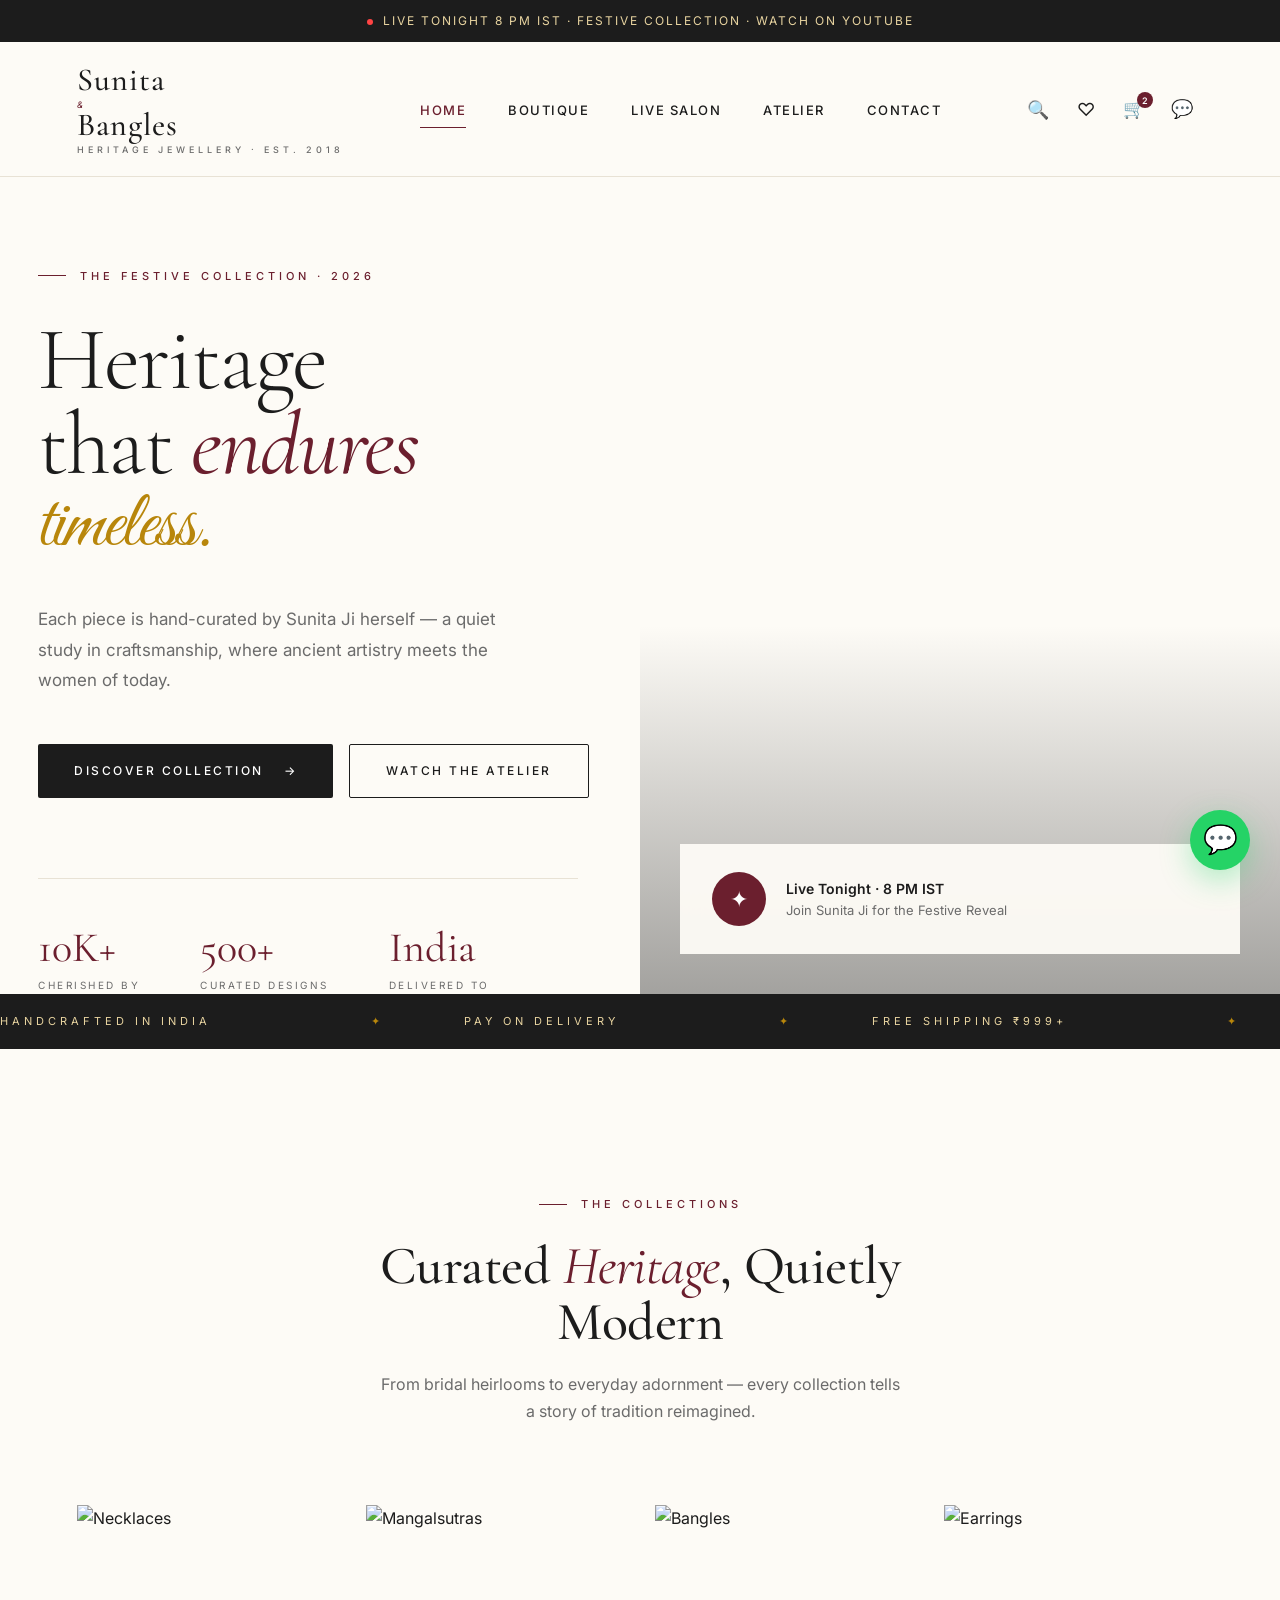
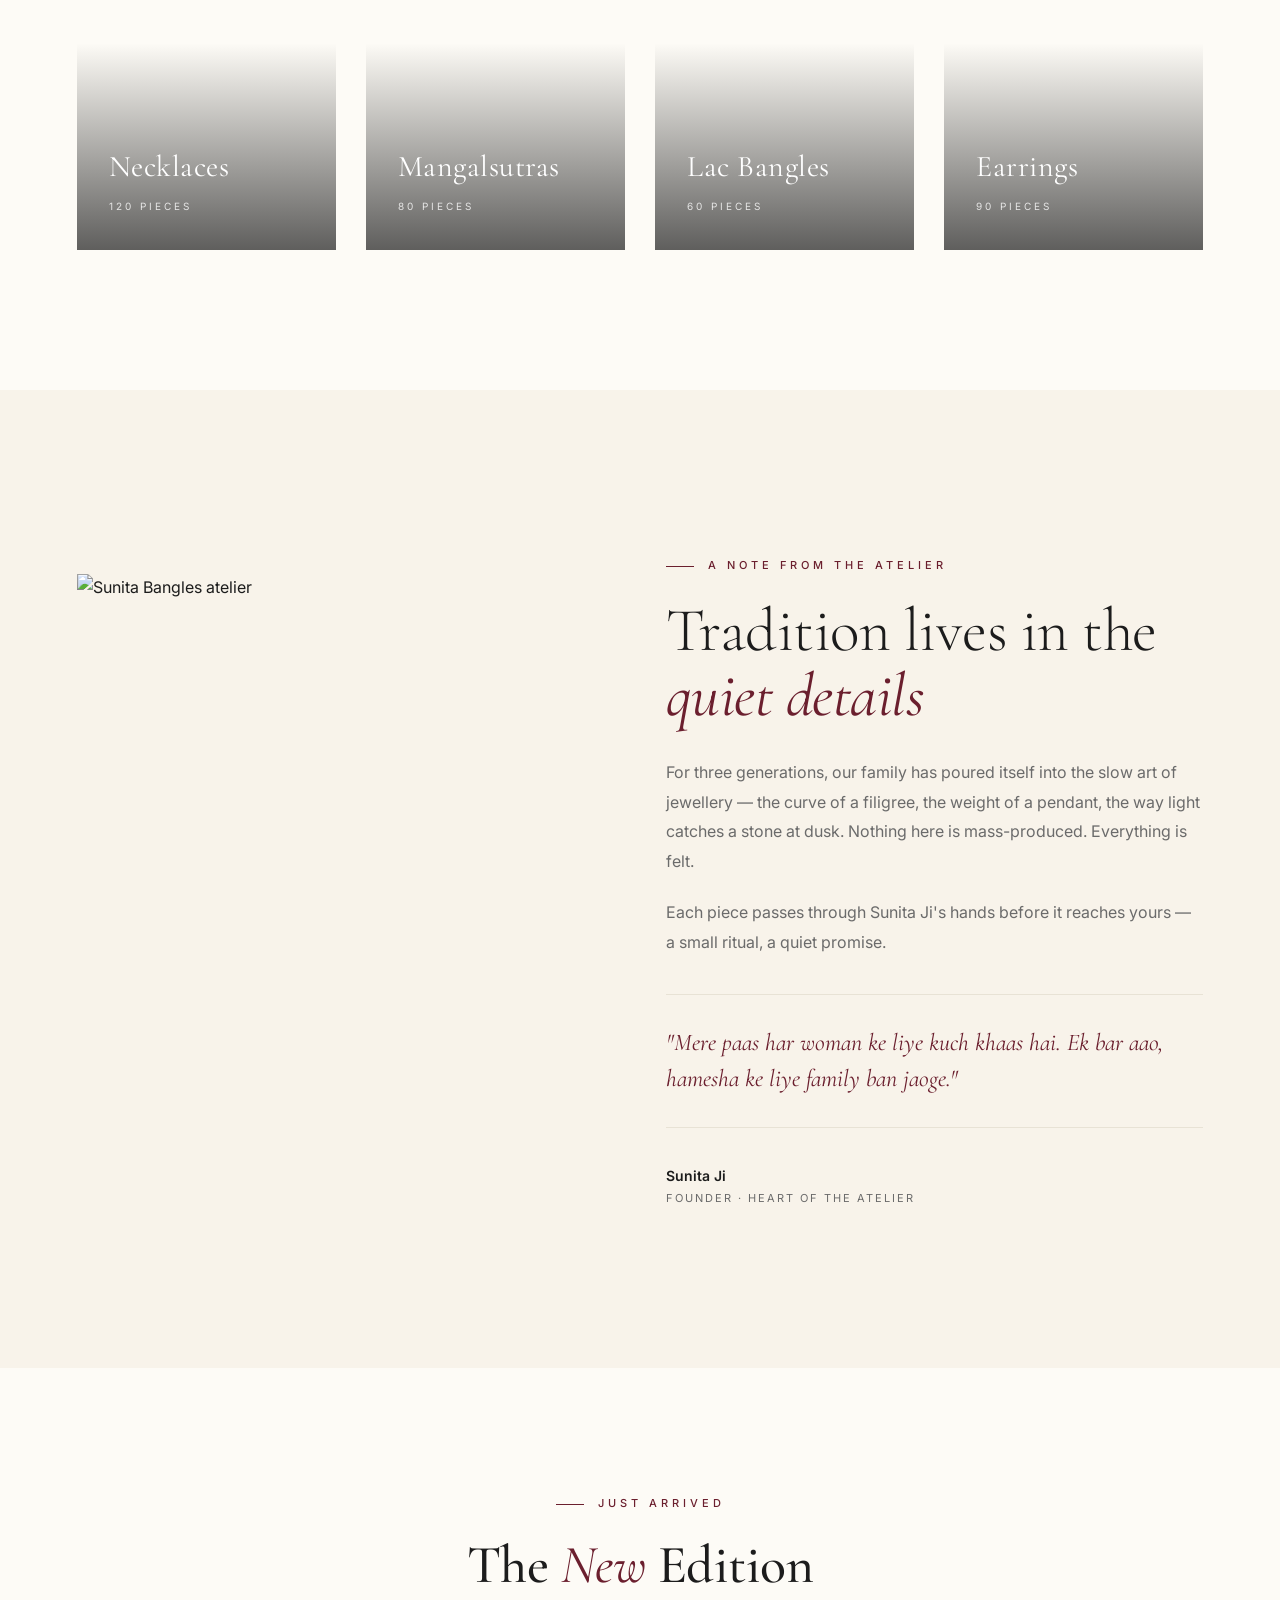
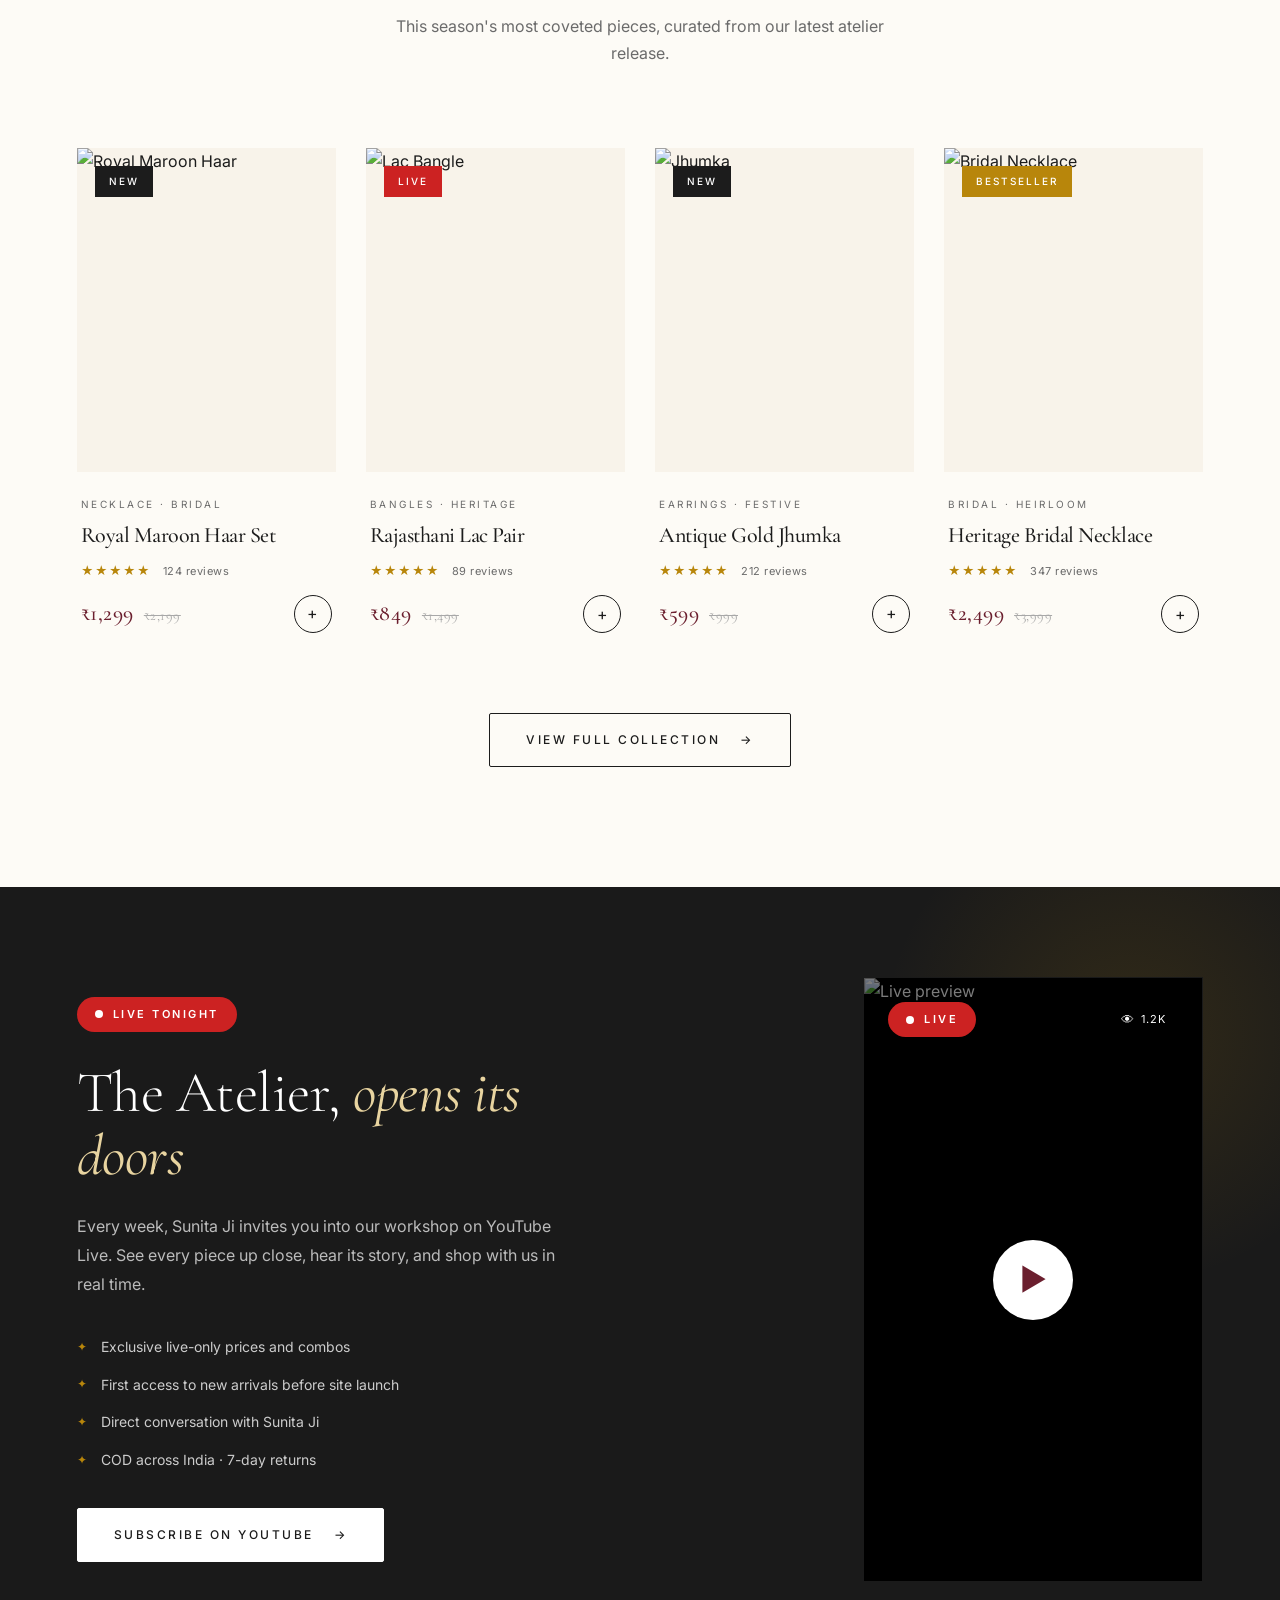
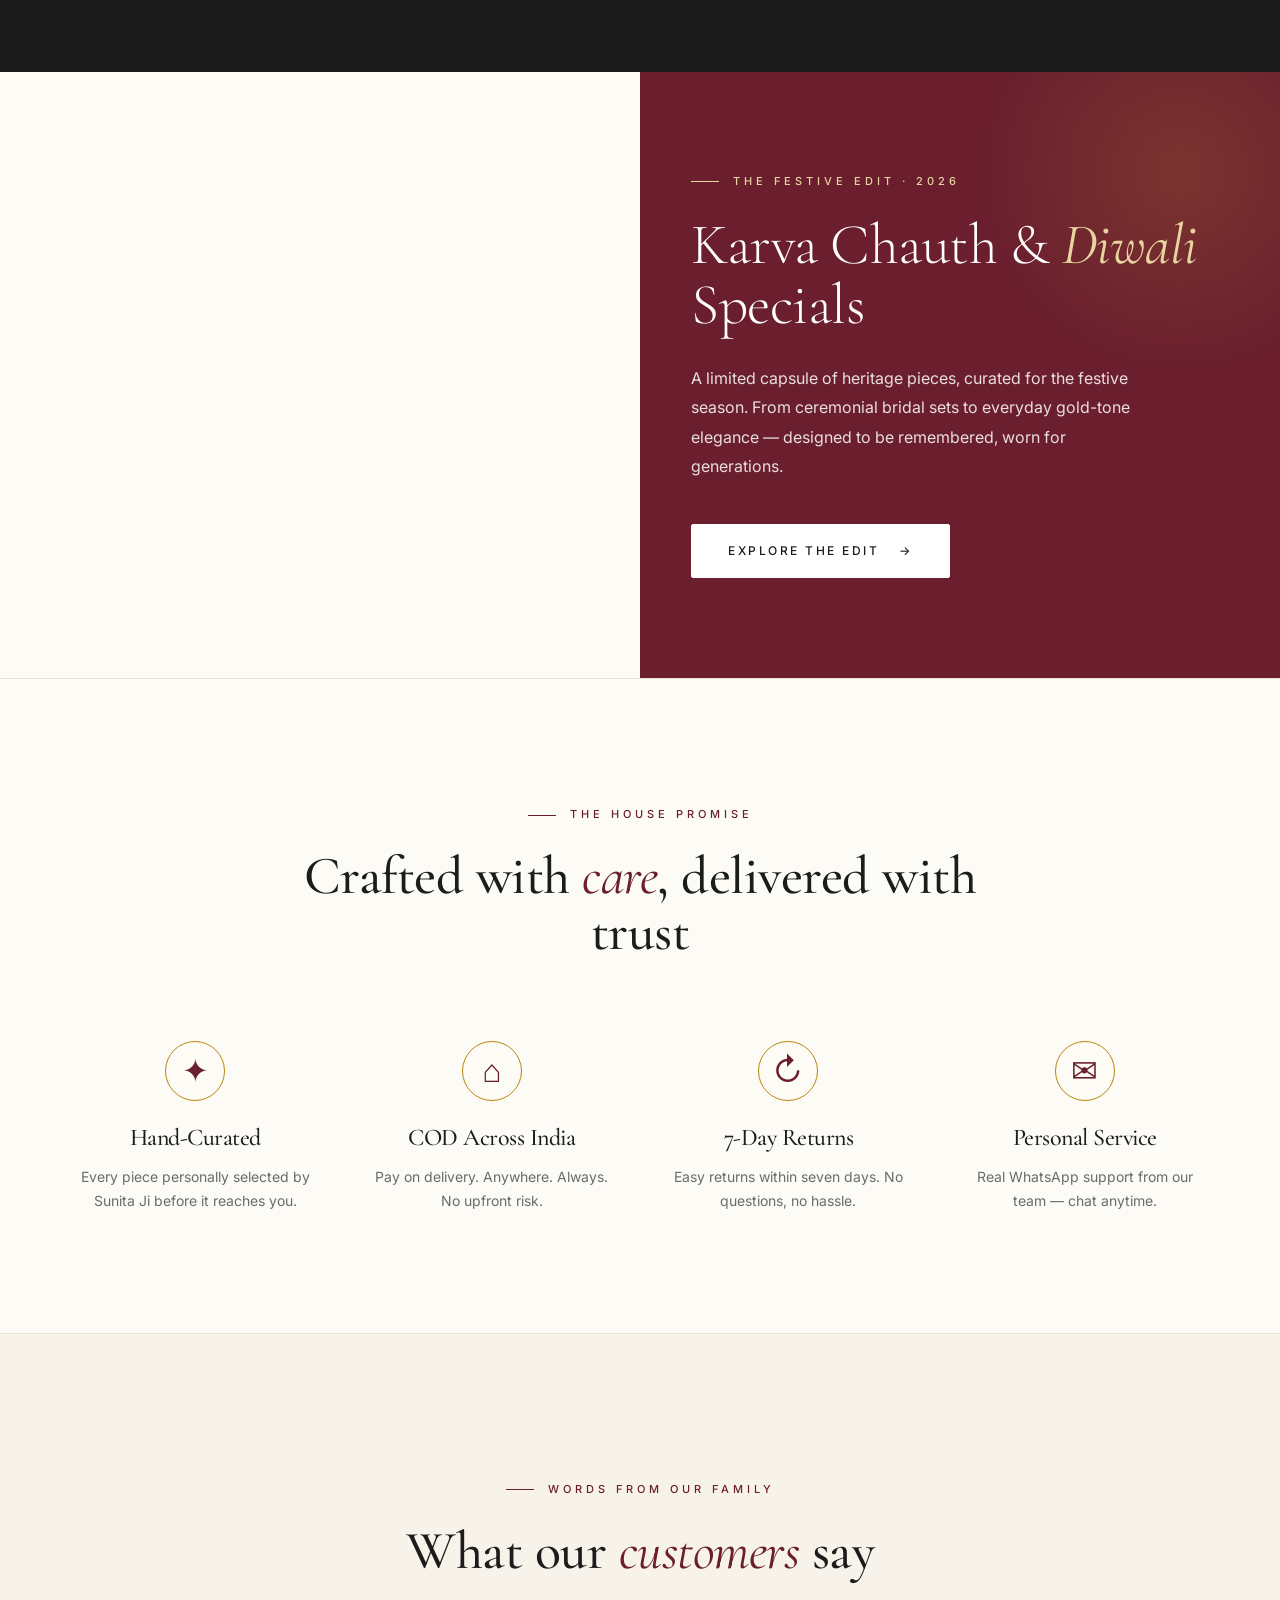
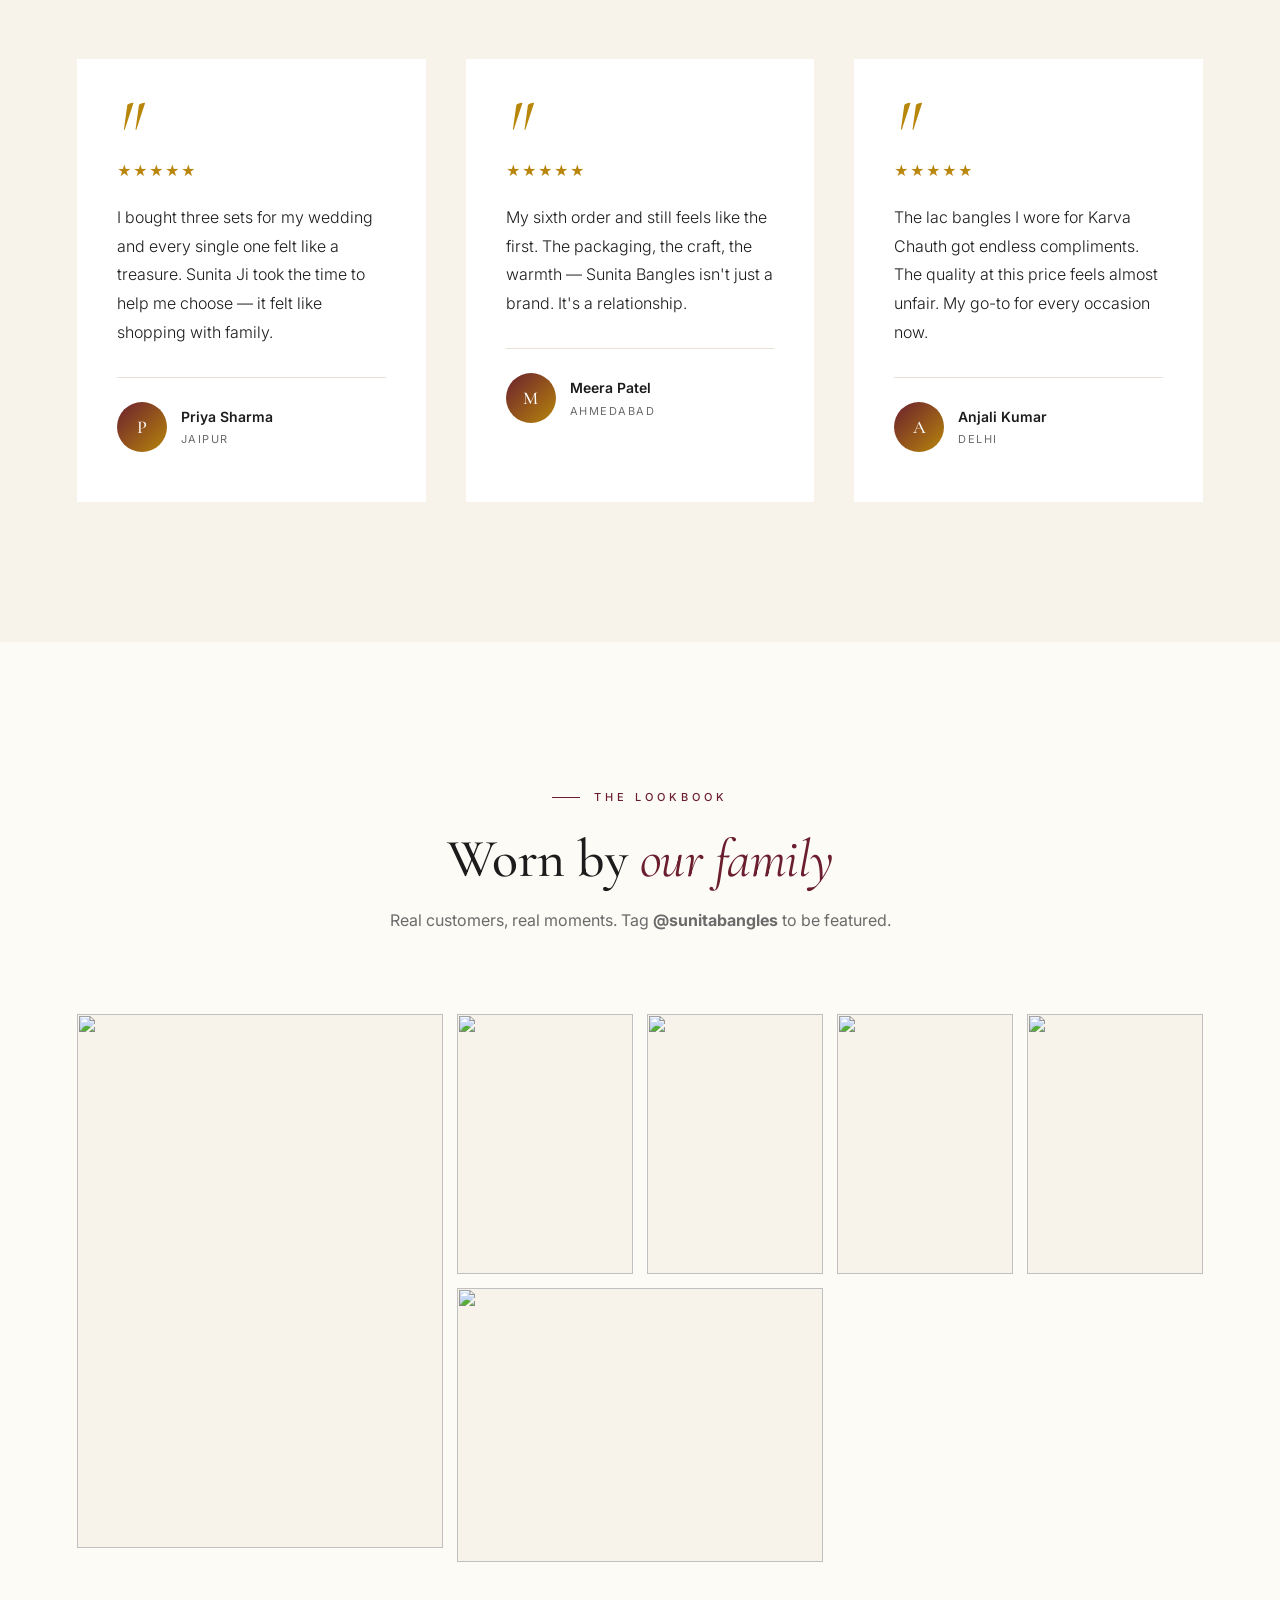
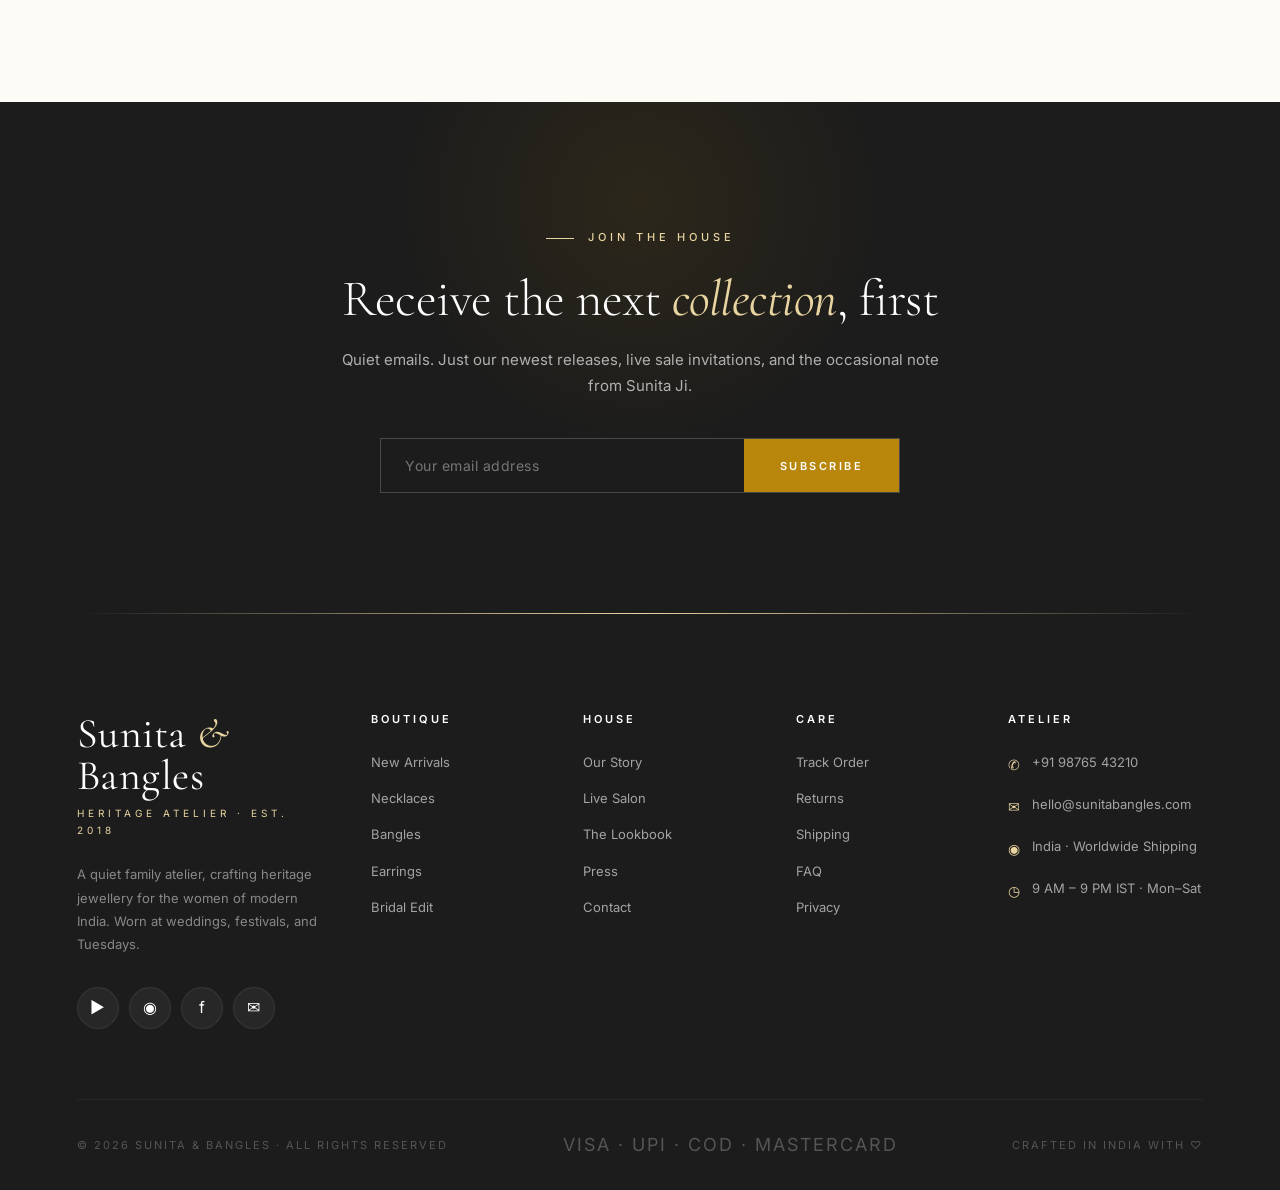
==== commit 37224a3a: "Premium luxury redesign: editorial layouts, real jewellery photography, refined typography" ====
--- a/index.html
+++ b/index.html
@@ -1,28 +1,28 @@
 <!DOCTYPE html>
 <html lang="en">
 <head>
-<meta charset="UTF-8" />
-<meta name="viewport" content="width=device-width, initial-scale=1.0" />
-<title>Sunita Bangles — Heritage Imitation Jewellery | Home</title>
-<meta name="description" content="Premium imitation jewellery direct from Sunita Bangles studio. Necklaces, mangalsutras, lac bangles, bridal sets. COD all India.">
+<meta charset="UTF-8">
+<meta name="viewport" content="width=device-width, initial-scale=1.0">
+<title>Sunita Bangles — Heritage Imitation Jewellery</title>
+<meta name="description" content="Premium heritage imitation jewellery — handcrafted necklaces, mangalsutras, lac bangles, bridal sets. COD all India.">
 <link rel="preconnect" href="https://fonts.googleapis.com">
 <link rel="preconnect" href="https://fonts.gstatic.com" crossorigin>
-<link href="https://fonts.googleapis.com/css2?family=Playfair+Display:wght@500;600;700;800&family=Poppins:wght@300;400;500;600;700&family=Noto+Sans+Devanagari:wght@400;600;700&display=swap" rel="stylesheet">
+<link href="https://fonts.googleapis.com/css2?family=Cormorant+Garamond:ital,wght@0,300;0,400;0,500;0,600;1,400;1,500&family=Great+Vibes&family=Inter:wght@300;400;500;600;700&display=swap" rel="stylesheet">
 <link rel="stylesheet" href="css/style.css">
 <link rel="stylesheet" href="css/pages.css">
 </head>
 <body>
 
-<div class="announcement"><span class="dot"></span>LIVE TONIGHT 8 PM IST · Festive Collection Launch · Watch on YouTube</div>
+<div class="announcement"><span class="dot"></span>Live Tonight 8 PM IST · Festive Collection · Watch on YouTube</div>
 
 <header>
-  <a href="index.html" class="logo">Sunita Bangles<span>HERITAGE JEWELLERY</span></a>
+  <a href="index.html" class="logo">Sunita <span class="amp">&</span> Bangles<span>HERITAGE JEWELLERY · EST. 2018</span></a>
   <nav>
     <ul>
       <li><a href="index.html" class="active">Home</a></li>
-      <li><a href="shop.html">Shop</a></li>
-      <li><a href="live.html">Live Sales</a></li>
-      <li><a href="about.html">About</a></li>
+      <li><a href="shop.html">Boutique</a></li>
+      <li><a href="live.html">Live Salon</a></li>
+      <li><a href="about.html">Atelier</a></li>
       <li><a href="contact.html">Contact</a></li>
     </ul>
   </nav>
@@ -30,143 +30,303 @@
     <button class="icon-btn">🔍</button>
     <button class="icon-btn">♡</button>
     <a href="cart.html" class="icon-btn">🛒<span class="cart-badge">2</span></a>
-    <a href="https://wa.me/919876543210" class="icon-btn whatsapp-btn">💬</a>
+    <a href="https://wa.me/919876543210" class="icon-btn">💬</a>
     <button class="mobile-toggle icon-btn">☰</button>
   </div>
 </header>
 
+<!-- ===== HERO ===== -->
 <section class="hero">
-  <div class="hero-grid">
-    <div class="hero-content">
-      <span class="tag">✨ Handcrafted Heritage Collection</span>
-      <h1>Timeless <em>Elegance</em>, Direct from Our Studio</h1>
-      <p>Authentic imitation jewellery handpicked by Sunita Ji herself. From bridal heirlooms to festive everyday wear — crafted with love for the modern Indian woman.</p>
+  <div class="hero-inner">
+    <div class="hero-left">
+      <div class="hero-eyebrow">The Festive Collection · 2026</div>
+      <h1>Heritage<br>that <em>endures</em><br><span class="script">timeless.</span></h1>
+      <p class="hero-lead">Each piece is hand-curated by Sunita Ji herself — a quiet study in craftsmanship, where ancient artistry meets the women of today.</p>
       <div class="hero-cta">
-        <a href="shop.html" class="btn btn-primary">Shop Collection →</a>
-        <a href="live.html" class="btn btn-secondary">🔴 Watch Live</a>
-      </div>
-      <div class="hero-stats">
-        <div><div class="stat-num">10K+</div><div class="stat-label">Happy Customers</div></div>
-        <div><div class="stat-num">500+</div><div class="stat-label">Unique Designs</div></div>
-        <div><div class="stat-num">All India</div><div class="stat-label">COD Available</div></div>
-      </div>
-    </div>
-    <div class="hero-image-wrap">
-      <div class="hero-image"></div>
-      <div class="floating-badge top-right"><div class="icon">✨</div><div class="text">New Collection<small>Just Arrived</small></div></div>
-      <div class="floating-badge bot-left"><div class="icon">⭐</div><div class="text">4.9 Rating<small>From 2,400+ reviews</small></div></div>
-    </div>
-  </div>
-</section>
-
-<div class="live-banner">
-  <div class="left"><span class="live-pill">LIVE TODAY</span><h3>Festive Collection Live Sale — <span>Starts 8 PM IST</span></h3></div>
-  <a href="live.html" class="btn btn-gold">Join Live Now →</a>
+        <a href="shop.html" class="btn btn-primary btn-arrow">Discover Collection</a>
+        <a href="live.html" class="btn btn-secondary">Watch the Atelier</a>
+      </div>
+      <div class="hero-meta">
+        <div class="meta-item"><div class="num">10K+</div><div class="label">Cherished By</div></div>
+        <div class="meta-item"><div class="num">500+</div><div class="label">Curated Designs</div></div>
+        <div class="meta-item"><div class="num">India</div><div class="label">Delivered To</div></div>
+      </div>
+    </div>
+    <div class="hero-right">
+      <div class="hero-card">
+        <div class="icon">✦</div>
+        <div class="text"><strong>Live Tonight · 8 PM IST</strong>Join Sunita Ji for the Festive Reveal</div>
+      </div>
+    </div>
+  </div>
+</section>
+
+<!-- ===== MARQUEE ===== -->
+<div class="marquee">
+  <div class="marquee-track">
+    <span class="marquee-item">Handcrafted in India</span>
+    <span class="marquee-item">Pay on Delivery</span>
+    <span class="marquee-item">Free Shipping ₹999+</span>
+    <span class="marquee-item">7-Day Returns</span>
+    <span class="marquee-item">Live on YouTube</span>
+    <span class="marquee-item">10,000+ Happy Customers</span>
+    <span class="marquee-item">Handcrafted in India</span>
+    <span class="marquee-item">Pay on Delivery</span>
+    <span class="marquee-item">Free Shipping ₹999+</span>
+    <span class="marquee-item">7-Day Returns</span>
+    <span class="marquee-item">Live on YouTube</span>
+    <span class="marquee-item">10,000+ Happy Customers</span>
+  </div>
 </div>
 
+<!-- ===== CATEGORIES ===== -->
 <section class="categories">
   <div class="section-header">
-    <span class="label">Shop By Category</span>
-    <h2>Discover Our Collections</h2>
-    <p>From traditional heritage to modern statements — find the perfect piece for every occasion</p>
+    <span class="eyebrow">The Collections</span>
+    <h2>Curated <em>Heritage</em>, Quietly Modern</h2>
+    <p>From bridal heirlooms to everyday adornment — every collection tells a story of tradition reimagined.</p>
   </div>
   <div class="cat-grid">
-    <a href="shop.html?cat=necklaces" class="cat-card"><span class="emoji">💍</span><h3>Necklaces</h3><span class="count">120+ Designs</span></a>
-    <a href="shop.html?cat=mangalsutras" class="cat-card"><span class="emoji">🪯</span><h3>Mangalsutras</h3><span class="count">80+ Designs</span></a>
-    <a href="shop.html?cat=lac-bangles" class="cat-card"><span class="emoji">💚</span><h3>Lac Bangles</h3><span class="count">60+ Designs</span></a>
-    <a href="shop.html?cat=earrings" class="cat-card"><span class="emoji">✨</span><h3>Earrings</h3><span class="count">90+ Designs</span></a>
-    <a href="shop.html?cat=bridal" class="cat-card"><span class="emoji">👰🏽</span><h3>Bridal Sets</h3><span class="count">45+ Designs</span></a>
-    <a href="shop.html?cat=anklets" class="cat-card"><span class="emoji">🌺</span><h3>Anklets</h3><span class="count">35+ Designs</span></a>
-    <a href="shop.html?cat=jhumkas" class="cat-card"><span class="emoji">💎</span><h3>Jhumkas</h3><span class="count">70+ Designs</span></a>
-    <a href="shop.html?cat=sets" class="cat-card"><span class="emoji">👑</span><h3>Full Sets</h3><span class="count">55+ Designs</span></a>
-  </div>
-</section>
-
+    <a href="shop.html?cat=necklaces" class="cat-card">
+      <img src="https://images.unsplash.com/photo-1611591437281-460bfbe1220a?w=600&q=80&auto=format&fit=crop" alt="Necklaces">
+      <div class="cat-info"><div class="arrow">→</div><h3>Necklaces</h3><span class="count">120 pieces</span></div>
+    </a>
+    <a href="shop.html?cat=mangalsutras" class="cat-card">
+      <img src="https://images.unsplash.com/photo-1599643477877-530eb83abc8e?w=600&q=80&auto=format&fit=crop" alt="Mangalsutras">
+      <div class="cat-info"><div class="arrow">→</div><h3>Mangalsutras</h3><span class="count">80 pieces</span></div>
+    </a>
+    <a href="shop.html?cat=bangles" class="cat-card">
+      <img src="https://images.unsplash.com/photo-1535632787350-4e68ef0ac584?w=600&q=80&auto=format&fit=crop" alt="Bangles">
+      <div class="cat-info"><div class="arrow">→</div><h3>Lac Bangles</h3><span class="count">60 pieces</span></div>
+    </a>
+    <a href="shop.html?cat=earrings" class="cat-card">
+      <img src="https://images.unsplash.com/photo-1573408301185-9146fe634ad0?w=600&q=80&auto=format&fit=crop" alt="Earrings">
+      <div class="cat-info"><div class="arrow">→</div><h3>Earrings</h3><span class="count">90 pieces</span></div>
+    </a>
+  </div>
+</section>
+
+<!-- ===== EDITORIAL ===== -->
+<section class="editorial">
+  <div class="editorial-inner">
+    <div class="editorial-img"><img src="https://images.unsplash.com/photo-1583391733956-3750e0ff4e8b?w=900&q=85&auto=format&fit=crop" alt="Sunita Bangles atelier"></div>
+    <div class="editorial-content">
+      <span class="eyebrow">A Note From the Atelier</span>
+      <h2>Tradition lives in the <em>quiet details</em></h2>
+      <p>For three generations, our family has poured itself into the slow art of jewellery — the curve of a filigree, the weight of a pendant, the way light catches a stone at dusk. Nothing here is mass-produced. Everything is felt.</p>
+      <p>Each piece passes through Sunita Ji's hands before it reaches yours — a small ritual, a quiet promise.</p>
+      <div class="editorial-quote">"Mere paas har woman ke liye kuch khaas hai. Ek bar aao, hamesha ke liye family ban jaoge."</div>
+      <div class="editorial-sig">
+        <div>
+          <div class="name">Sunita Ji</div>
+          <div class="role">Founder · Heart of the Atelier</div>
+        </div>
+      </div>
+    </div>
+  </div>
+</section>
+
+<!-- ===== NEW ARRIVALS ===== -->
 <section>
   <div class="section-header">
-    <span class="label">Just Launched</span>
-    <h2>New Arrivals</h2>
-    <p>Fresh designs straight from our studio — handpicked weekly</p>
+    <span class="eyebrow">Just Arrived</span>
+    <h2>The <em>New</em> Edition</h2>
+    <p>This season's most coveted pieces, curated from our latest atelier release.</p>
   </div>
   <div class="products-grid">
     <a href="product.html" class="product-card">
-      <div class="product-img"><span class="badge-tag new">New</span><span class="wishlist">♡</span></div>
-      <div class="product-info"><div class="cat">NECKLACE</div><h3>Royal Maroon Haar Set</h3><div class="stars">★★★★★ <span class="reviews">(124)</span></div><div class="price-row"><div class="price">₹1,299<span class="old">₹2,199</span></div><div class="add-cart">+</div></div></div>
+      <div class="product-img-wrap">
+        <span class="badge-tag new">New</span><span class="wishlist">♡</span>
+        <img src="https://images.unsplash.com/photo-1611591437281-460bfbe1220a?w=500&q=80&auto=format&fit=crop" alt="Royal Maroon Haar">
+        <div class="quick-view">Quick View</div>
+      </div>
+      <div class="product-info">
+        <div class="cat">Necklace · Bridal</div>
+        <h3>Royal Maroon Haar Set</h3>
+        <div class="stars">★★★★★ <span class="reviews">124 reviews</span></div>
+        <div class="price-row"><div class="price">₹1,299<span class="old">₹2,199</span></div><div class="add-cart">+</div></div>
+      </div>
     </a>
     <a href="product.html" class="product-card">
-      <div class="product-img"><span class="badge-tag live">Live</span><span class="wishlist">♡</span></div>
-      <div class="product-info"><div class="cat">BANGLES</div><h3>Traditional Lac Bangle Pair</h3><div class="stars">★★★★★ <span class="reviews">(89)</span></div><div class="price-row"><div class="price">₹849<span class="old">₹1,499</span></div><div class="add-cart">+</div></div></div>
+      <div class="product-img-wrap">
+        <span class="badge-tag live">Live</span><span class="wishlist">♡</span>
+        <img src="https://images.unsplash.com/photo-1535632787350-4e68ef0ac584?w=500&q=80&auto=format&fit=crop" alt="Lac Bangle">
+        <div class="quick-view">Quick View</div>
+      </div>
+      <div class="product-info">
+        <div class="cat">Bangles · Heritage</div>
+        <h3>Rajasthani Lac Pair</h3>
+        <div class="stars">★★★★★ <span class="reviews">89 reviews</span></div>
+        <div class="price-row"><div class="price">₹849<span class="old">₹1,499</span></div><div class="add-cart">+</div></div>
+      </div>
     </a>
     <a href="product.html" class="product-card">
-      <div class="product-img"><span class="badge-tag new">New</span><span class="wishlist">♡</span></div>
-      <div class="product-info"><div class="cat">EARRINGS</div><h3>Gold-tone Jhumka Set</h3><div class="stars">★★★★★ <span class="reviews">(212)</span></div><div class="price-row"><div class="price">₹599<span class="old">₹999</span></div><div class="add-cart">+</div></div></div>
+      <div class="product-img-wrap">
+        <span class="badge-tag new">New</span><span class="wishlist">♡</span>
+        <img src="https://images.unsplash.com/photo-1573408301185-9146fe634ad0?w=500&q=80&auto=format&fit=crop" alt="Jhumka">
+        <div class="quick-view">Quick View</div>
+      </div>
+      <div class="product-info">
+        <div class="cat">Earrings · Festive</div>
+        <h3>Antique Gold Jhumka</h3>
+        <div class="stars">★★★★★ <span class="reviews">212 reviews</span></div>
+        <div class="price-row"><div class="price">₹599<span class="old">₹999</span></div><div class="add-cart">+</div></div>
+      </div>
     </a>
     <a href="product.html" class="product-card">
-      <div class="product-img"><span class="badge-tag bestseller">Bestseller</span><span class="wishlist">♡</span></div>
-      <div class="product-info"><div class="cat">BRIDAL SET</div><h3>Heritage Bridal Necklace</h3><div class="stars">★★★★★ <span class="reviews">(347)</span></div><div class="price-row"><div class="price">₹2,499<span class="old">₹3,999</span></div><div class="add-cart">+</div></div></div>
-    </a>
-  </div>
-  <div style="text-align:center;margin-top:50px"><a href="shop.html" class="btn btn-secondary">View All Products →</a></div>
-</section>
-
+      <div class="product-img-wrap">
+        <span class="badge-tag bestseller">Bestseller</span><span class="wishlist">♡</span>
+        <img src="https://images.unsplash.com/photo-1599643477877-530eb83abc8e?w=500&q=80&auto=format&fit=crop" alt="Bridal Necklace">
+        <div class="quick-view">Quick View</div>
+      </div>
+      <div class="product-info">
+        <div class="cat">Bridal · Heirloom</div>
+        <h3>Heritage Bridal Necklace</h3>
+        <div class="stars">★★★★★ <span class="reviews">347 reviews</span></div>
+        <div class="price-row"><div class="price">₹2,499<span class="old">₹3,999</span></div><div class="add-cart">+</div></div>
+      </div>
+    </a>
+  </div>
+  <div style="text-align:center;margin-top:80px"><a href="shop.html" class="btn btn-secondary btn-arrow">View Full Collection</a></div>
+</section>
+
+<!-- ===== LIVE STRIP ===== -->
+<section class="live-strip">
+  <div class="live-strip-inner">
+    <div>
+      <div class="live-pill">Live Tonight</div>
+      <h2>The Atelier, <em>opens its doors</em></h2>
+      <p>Every week, Sunita Ji invites you into our workshop on YouTube Live. See every piece up close, hear its story, and shop with us in real time.</p>
+      <div class="live-features">
+        <div class="live-feature">Exclusive live-only prices and combos</div>
+        <div class="live-feature">First access to new arrivals before site launch</div>
+        <div class="live-feature">Direct conversation with Sunita Ji</div>
+        <div class="live-feature">COD across India · 7-day returns</div>
+      </div>
+      <a href="https://www.youtube.com/@SunitaBangles" target="_blank" class="btn btn-light btn-arrow">Subscribe on YouTube</a>
+    </div>
+    <div>
+      <div class="live-stream-box">
+        <img src="https://images.unsplash.com/photo-1605100804763-247f67b3557e?w=400&q=80&auto=format&fit=crop" alt="Live preview">
+        <div class="live-overlay">
+          <div class="top">
+            <div class="live-pill">Live</div>
+            <div class="viewer-count">1.2K</div>
+          </div>
+        </div>
+        <a href="https://www.youtube.com/@SunitaBangles" target="_blank" class="play-btn">▶</a>
+      </div>
+    </div>
+  </div>
+</section>
+
+<!-- ===== FESTIVE ===== -->
 <section class="festive">
-  <div class="festive-wrap">
+  <div class="festive-inner">
+    <div class="festive-img"></div>
+    <div class="festive-content">
+      <span class="eyebrow light">The Festive Edit · 2026</span>
+      <h2>Karva Chauth &amp; <em>Diwali</em> Specials</h2>
+      <p>A limited capsule of heritage pieces, curated for the festive season. From ceremonial bridal sets to everyday gold-tone elegance — designed to be remembered, worn for generations.</p>
+      <a href="shop.html?cat=festive" class="btn btn-light btn-arrow">Explore the Edit</a>
+    </div>
+  </div>
+</section>
+
+<!-- ===== TRUST ===== -->
+<section class="trust-section">
+  <div class="section-header">
+    <span class="eyebrow">The House Promise</span>
+    <h2>Crafted with <em>care</em>, delivered with trust</h2>
+  </div>
+  <div class="trust-grid">
+    <div class="trust-card"><div class="icon">✦</div><h4>Hand-Curated</h4><p>Every piece personally selected by Sunita Ji before it reaches you.</p></div>
+    <div class="trust-card"><div class="icon">⌂</div><h4>COD Across India</h4><p>Pay on delivery. Anywhere. Always. No upfront risk.</p></div>
+    <div class="trust-card"><div class="icon">↻</div><h4>7-Day Returns</h4><p>Easy returns within seven days. No questions, no hassle.</p></div>
+    <div class="trust-card"><div class="icon">✉</div><h4>Personal Service</h4><p>Real WhatsApp support from our team — chat anytime.</p></div>
+  </div>
+</section>
+
+<!-- ===== TESTIMONIALS ===== -->
+<section class="testimonials">
+  <div class="section-header">
+    <span class="eyebrow">Words From Our Family</span>
+    <h2>What our <em>customers</em> say</h2>
+  </div>
+  <div class="testi-grid">
+    <div class="testi-card">
+      <div class="testi-quote">"</div>
+      <div class="stars">★★★★★</div>
+      <p class="text">I bought three sets for my wedding and every single one felt like a treasure. Sunita Ji took the time to help me choose — it felt like shopping with family.</p>
+      <div class="testi-user"><div class="testi-avatar">P</div><div><div class="name">Priya Sharma</div><div class="city">Jaipur</div></div></div>
+    </div>
+    <div class="testi-card">
+      <div class="testi-quote">"</div>
+      <div class="stars">★★★★★</div>
+      <p class="text">My sixth order and still feels like the first. The packaging, the craft, the warmth — Sunita Bangles isn't just a brand. It's a relationship.</p>
+      <div class="testi-user"><div class="testi-avatar">M</div><div><div class="name">Meera Patel</div><div class="city">Ahmedabad</div></div></div>
+    </div>
+    <div class="testi-card">
+      <div class="testi-quote">"</div>
+      <div class="stars">★★★★★</div>
+      <p class="text">The lac bangles I wore for Karva Chauth got endless compliments. The quality at this price feels almost unfair. My go-to for every occasion now.</p>
+      <div class="testi-user"><div class="testi-avatar">A</div><div><div class="name">Anjali Kumar</div><div class="city">Delhi</div></div></div>
+    </div>
+  </div>
+</section>
+
+<!-- ===== LOOKBOOK ===== -->
+<section class="lookbook">
+  <div class="section-header">
+    <span class="eyebrow">The Lookbook</span>
+    <h2>Worn by <em>our family</em></h2>
+    <p>Real customers, real moments. Tag <strong>@sunitabangles</strong> to be featured.</p>
+  </div>
+  <div class="lookbook-grid">
+    <div class="lookbook-item"><img src="https://images.unsplash.com/photo-1583391733981-d96bdf9da564?w=600&q=80&auto=format&fit=crop" alt=""></div>
+    <div class="lookbook-item"><img src="https://images.unsplash.com/photo-1605100804763-247f67b3557e?w=400&q=80&auto=format&fit=crop" alt=""></div>
+    <div class="lookbook-item"><img src="https://images.unsplash.com/photo-1611652022419-a9419f74343d?w=400&q=80&auto=format&fit=crop" alt=""></div>
+    <div class="lookbook-item"><img src="https://images.unsplash.com/photo-1535632787350-4e68ef0ac584?w=400&q=80&auto=format&fit=crop" alt=""></div>
+    <div class="lookbook-item"><img src="https://images.unsplash.com/photo-1599643477877-530eb83abc8e?w=400&q=80&auto=format&fit=crop" alt=""></div>
+    <div class="lookbook-item"><img src="https://images.unsplash.com/photo-1611591437281-460bfbe1220a?w=600&q=80&auto=format&fit=crop" alt=""></div>
+  </div>
+</section>
+
+<!-- ===== NEWSLETTER ===== -->
+<section class="newsletter">
+  <div class="newsletter-inner">
+    <span class="eyebrow light">Join the House</span>
+    <h2>Receive the next <em>collection</em>, first</h2>
+    <p>Quiet emails. Just our newest releases, live sale invitations, and the occasional note from Sunita Ji.</p>
+    <form class="news-form"><input type="email" placeholder="Your email address" required><button type="submit">Subscribe</button></form>
+  </div>
+</section>
+
+<!-- ===== FOOTER ===== -->
+<footer>
+  <div class="footer-top">
+    <div class="footer-brand">
+      <div class="logo-foot">Sunita <em>&</em> Bangles</div>
+      <div class="tag">Heritage Atelier · Est. 2018</div>
+      <p>A quiet family atelier, crafting heritage jewellery for the women of modern India. Worn at weddings, festivals, and Tuesdays.</p>
+      <div class="social"><a href="https://www.youtube.com/@SunitaBangles">▶</a><a href="#">◉</a><a href="#">f</a><a href="https://wa.me/919876543210">✉</a></div>
+    </div>
+    <div><h4>Boutique</h4><ul><li><a href="shop.html">New Arrivals</a></li><li><a href="shop.html?cat=necklaces">Necklaces</a></li><li><a href="shop.html?cat=bangles">Bangles</a></li><li><a href="shop.html?cat=earrings">Earrings</a></li><li><a href="shop.html?cat=bridal">Bridal Edit</a></li></ul></div>
+    <div><h4>House</h4><ul><li><a href="about.html">Our Story</a></li><li><a href="live.html">Live Salon</a></li><li><a href="#">The Lookbook</a></li><li><a href="#">Press</a></li><li><a href="contact.html">Contact</a></li></ul></div>
+    <div><h4>Care</h4><ul><li><a href="#">Track Order</a></li><li><a href="#">Returns</a></li><li><a href="#">Shipping</a></li><li><a href="#">FAQ</a></li><li><a href="#">Privacy</a></li></ul></div>
     <div>
-      <span class="label">🪔 Festive Edit 2026</span>
-      <h2>Karva Chauth & <span>Diwali Specials</span></h2>
-      <p>Curated heritage pieces for the festive season. Limited collection — handcrafted with timeless designs that honor every tradition.</p>
-      <a href="shop.html?cat=festive" class="btn btn-gold">Explore Collection →</a>
-    </div>
-    <div class="festive-image">💎</div>
-  </div>
-</section>
-
-<section class="trust">
-  <div class="section-header"><span class="label">Why Sunita Bangles</span><h2>Trusted by Thousands Across India</h2></div>
-  <div class="trust-grid">
-    <div class="trust-card"><div class="icon">🏠</div><h4>Real Family Business</h4><p>Run by Sunita Ji herself. Authentic, trustworthy, personal service.</p></div>
-    <div class="trust-card"><div class="icon">🚚</div><h4>COD All India</h4><p>Pay when you receive. Delivered safely to your doorstep.</p></div>
-    <div class="trust-card"><div class="icon">↩️</div><h4>7-Day Return</h4><p>Not satisfied? Easy returns within 7 days. No questions asked.</p></div>
-    <div class="trust-card"><div class="icon">💬</div><h4>WhatsApp Support</h4><p>Chat with Sunita Ji directly. Order, ask, customize — anytime.</p></div>
-  </div>
-</section>
-
-<section class="sunita-section">
-  <div class="sunita-wrap">
-    <div class="sunita-img"><div class="youtube-badge"><span class="yt-icon">▶ YouTube</span> 50K+ Subscribers</div></div>
-    <div class="sunita-content">
-      <span class="label">Meet Sunita Ji</span>
-      <h2>Three Generations of Jewellery Tradition</h2>
-      <p>What started as a small family workshop is now a beloved brand serving thousands of women across India. Every piece is personally selected by Sunita Ji — bringing you authentic designs at honest prices.</p>
-      <div class="quote">"Mere paas har woman ke liye kuch khaas hai — bridal se daily wear tak. Ek bar aao, hamesha ke liye family ban jaoge."</div>
-      <a href="about.html" class="btn btn-primary">Read Our Story →</a>
-    </div>
-  </div>
-</section>
-
-<section class="testimonials">
-  <div class="section-header"><span class="label">Customer Love</span><h2>What Our Family Says</h2></div>
-  <div class="testi-grid">
-    <div class="testi-card"><div class="stars">★★★★★</div><p>Bought 3 sets for my wedding — absolutely loved them! Quality is unmatched and Sunita Ji personally helped me choose. Best decision!</p><div class="testi-user"><div class="testi-avatar">P</div><div><div class="name">Priya Sharma</div><div class="city">Jaipur</div></div></div></div>
-    <div class="testi-card"><div class="stars">★★★★★</div><p>I've ordered 6 times now. Every piece feels premium, packaging is gorgeous, and the live sales are so much fun. Totally hooked!</p><div class="testi-user"><div class="testi-avatar">M</div><div><div class="name">Meera Patel</div><div class="city">Ahmedabad</div></div></div></div>
-    <div class="testi-card"><div class="stars">★★★★★</div><p>The lac bangles I bought for Karva Chauth were perfect! Got so many compliments. Sunita Bangles is now my go-to for all festivals.</p><div class="testi-user"><div class="testi-avatar">A</div><div><div class="name">Anjali Kumar</div><div class="city">Delhi</div></div></div></div>
-  </div>
-</section>
-
-<section class="newsletter">
-  <h2>Join the <span>Sunita Bangles</span> Family</h2>
-  <p>Get exclusive access to new collections, live sale alerts, and early bird discounts</p>
-  <form class="news-form"><input type="email" placeholder="Enter your email" required><button type="submit" class="btn btn-gold">Subscribe</button></form>
-</section>
-
-<footer>
-  <div class="footer-grid">
-    <div class="footer-brand"><div class="logo-foot">Sunita Bangles</div><p>Three generations of jewellery tradition. Heritage designs, honest prices, personal service. Welcome to the family.</p><div class="social"><a href="https://www.youtube.com/@SunitaBangles">📺</a><a href="#">📷</a><a href="#">📘</a><a href="https://wa.me/919876543210">💬</a></div></div>
-    <div><h4>Shop</h4><ul><li><a href="shop.html">New Arrivals</a></li><li><a href="shop.html?cat=necklaces">Necklaces</a></li><li><a href="shop.html?cat=lac-bangles">Bangles</a></li><li><a href="shop.html?cat=earrings">Earrings</a></li><li><a href="shop.html?cat=bridal">Bridal</a></li></ul></div>
-    <div><h4>Help</h4><ul><li><a href="#">Track Order</a></li><li><a href="#">Returns</a></li><li><a href="#">Shipping</a></li><li><a href="#">FAQ</a></li><li><a href="contact.html">Contact Us</a></li></ul></div>
-    <div><h4>Contact</h4><div class="contact-info"><span class="icon">📞</span><span>+91 98765 43210</span></div><div class="contact-info"><span class="icon">✉️</span><span>hello@sunitabangles.com</span></div><div class="contact-info"><span class="icon">📍</span><span>Sunita Bangles Studio, India</span></div><div class="contact-info"><span class="icon">💬</span><span>WhatsApp Support 9 AM – 9 PM</span></div></div>
-  </div>
-  <div class="footer-bottom">© 2026 Sunita Bangles · All rights reserved · Made with ♡ in India</div>
+      <h4>Atelier</h4>
+      <div class="contact-info"><span class="icon">✆</span><span>+91 98765 43210</span></div>
+      <div class="contact-info"><span class="icon">✉</span><span>hello@sunitabangles.com</span></div>
+      <div class="contact-info"><span class="icon">◉</span><span>India · Worldwide Shipping</span></div>
+      <div class="contact-info"><span class="icon">◷</span><span>9 AM – 9 PM IST · Mon–Sat</span></div>
+    </div>
+  </div>
+  <div class="footer-bottom">
+    <div>© 2026 Sunita &amp; Bangles · All Rights Reserved</div>
+    <div class="payments">VISA · UPI · COD · MASTERCARD</div>
+    <div>Crafted in India with ♡</div>
+  </div>
 </footer>
 
 <a href="https://wa.me/919876543210" class="float-wa">💬</a>
--- a/css/style.css
+++ b/css/style.css
@@ -1,127 +1,347 @@
-:root{--maroon:#7B1E2E;--maroon-dark:#5A1322;--gold:#D4AF37;--gold-light:#E5C760;--cream:#FAF6EE;--ivory:#FFFBF3;--charcoal:#1A1A1A;--gray:#6B6B6B;--green:#2D5016;--white:#fff;--shadow:0 8px 30px rgba(0,0,0,.08);--shadow-lg:0 20px 60px rgba(0,0,0,.15);--radius:14px;--transition:all .35s cubic-bezier(.4,0,.2,1);}
+:root{
+  --maroon:#6B1F2E;
+  --maroon-dark:#4A1320;
+  --gold:#B8860B;
+  --gold-light:#D4AF37;
+  --gold-soft:#E8D4A0;
+  --cream:#F8F3EA;
+  --ivory:#FDFBF6;
+  --beige:#EFE6D6;
+  --charcoal:#1C1C1C;
+  --gray:#6B6B6B;
+  --gray-light:#A8A8A8;
+  --border:#E8E2D5;
+  --white:#fff;
+  --shadow-sm:0 2px 12px rgba(0,0,0,.04);
+  --shadow:0 12px 40px rgba(0,0,0,.06);
+  --shadow-lg:0 25px 80px rgba(0,0,0,.10);
+  --radius:6px;
+  --radius-lg:12px;
+  --transition:all .4s cubic-bezier(.25,.46,.45,.94);
+  --transition-slow:all .8s cubic-bezier(.25,.46,.45,.94);
+}
 *{margin:0;padding:0;box-sizing:border-box}
-html{scroll-behavior:smooth}
-body{font-family:'Poppins',sans-serif;color:var(--charcoal);background:var(--ivory);line-height:1.6;overflow-x:hidden}
-h1,h2,h3,h4{font-family:'Playfair Display',serif;font-weight:700;letter-spacing:-.5px;line-height:1.2}
-img{max-width:100%;display:block}
-a{text-decoration:none;color:inherit}
+html{scroll-behavior:smooth;font-size:16px}
+body{
+  font-family:'Inter','Poppins',-apple-system,sans-serif;
+  color:var(--charcoal);
+  background:var(--ivory);
+  line-height:1.7;
+  overflow-x:hidden;
+  font-weight:400;
+  -webkit-font-smoothing:antialiased;
+}
+h1,h2,h3,h4,h5{
+  font-family:'Cormorant Garamond','Playfair Display',serif;
+  font-weight:500;
+  letter-spacing:-.5px;
+  line-height:1.1;
+  color:var(--charcoal);
+}
+h1{font-weight:400}
+img{max-width:100%;display:block;height:auto}
+a{text-decoration:none;color:inherit;transition:var(--transition)}
 button{cursor:pointer;font-family:inherit;border:none;background:none}
 input,select,textarea{font-family:inherit;font-size:14px}
+::selection{background:var(--maroon);color:var(--gold-soft)}
+
+/* TYPOGRAPHY UTILITIES */
+.eyebrow{
+  font-family:'Inter',sans-serif;
+  font-size:11px;
+  font-weight:500;
+  letter-spacing:4px;
+  text-transform:uppercase;
+  color:var(--maroon);
+  display:inline-block;
+  margin-bottom:24px;
+}
+.eyebrow.gold{color:var(--gold)}
+.eyebrow.light{color:var(--gold-soft)}
+.eyebrow::before{content:'';display:inline-block;width:28px;height:1px;background:currentColor;vertical-align:middle;margin-right:14px}
 
 /* ANNOUNCEMENT */
-.announcement{background:linear-gradient(90deg,var(--maroon),var(--maroon-dark));color:var(--gold-light);text-align:center;padding:10px 20px;font-size:13px;letter-spacing:.5px;font-weight:500}
-.announcement .dot{display:inline-block;width:8px;height:8px;background:#ff3b3b;border-radius:50%;margin-right:8px;animation:pulse 1.5s infinite}
-@keyframes pulse{0%,100%{opacity:1;transform:scale(1)}50%{opacity:.5;transform:scale(1.3)}}
+.announcement{
+  background:var(--charcoal);
+  color:var(--gold-soft);
+  text-align:center;
+  padding:11px 24px;
+  font-size:12px;
+  letter-spacing:2px;
+  font-weight:400;
+  text-transform:uppercase;
+}
+.announcement .dot{display:inline-block;width:6px;height:6px;background:#ff4444;border-radius:50%;margin-right:10px;animation:pulse 1.5s infinite;vertical-align:middle}
+@keyframes pulse{0%,100%{opacity:1;transform:scale(1)}50%{opacity:.4;transform:scale(1.4)}}
 
 /* HEADER */
-header{position:sticky;top:0;z-index:100;background:var(--white);border-bottom:1px solid #eee;padding:18px 5%;display:flex;align-items:center;justify-content:space-between;box-shadow:0 2px 20px rgba(0,0,0,.04)}
-.logo{font-family:'Playfair Display',serif;font-size:26px;font-weight:800;background:linear-gradient(135deg,var(--maroon),var(--gold));-webkit-background-clip:text;-webkit-text-fill-color:transparent;background-clip:text;letter-spacing:.5px}
-.logo span{font-size:11px;font-family:'Poppins',sans-serif;font-weight:500;color:var(--gray);display:block;letter-spacing:3px;margin-top:-4px;-webkit-text-fill-color:var(--gray)}
-nav ul{display:flex;list-style:none;gap:32px}
-nav a{font-size:14px;font-weight:500;color:var(--charcoal);position:relative;padding:6px 0;transition:var(--transition)}
+header{
+  position:sticky;top:0;z-index:100;
+  background:rgba(253,251,246,.92);
+  backdrop-filter:blur(20px);
+  -webkit-backdrop-filter:blur(20px);
+  border-bottom:1px solid var(--border);
+  padding:22px 6%;
+  display:flex;align-items:center;justify-content:space-between;
+}
+.logo{
+  font-family:'Cormorant Garamond',serif;
+  font-size:32px;font-weight:500;
+  color:var(--charcoal);
+  letter-spacing:1px;
+  line-height:1;
+}
+.logo .amp{font-style:italic;color:var(--maroon);font-weight:400}
+.logo span{
+  font-size:9px;font-family:'Inter',sans-serif;font-weight:500;
+  color:var(--gray);display:block;letter-spacing:4px;
+  margin-top:4px;text-transform:uppercase;
+}
+nav ul{display:flex;list-style:none;gap:42px}
+nav a{
+  font-size:13px;font-weight:500;color:var(--charcoal);
+  position:relative;padding:6px 0;
+  letter-spacing:1.5px;text-transform:uppercase;
+}
 nav a:hover,nav a.active{color:var(--maroon)}
-nav a::after{content:'';position:absolute;bottom:0;left:0;width:0;height:2px;background:var(--gold);transition:var(--transition)}
+nav a::after{
+  content:'';position:absolute;bottom:-4px;left:50%;width:0;height:1px;
+  background:var(--maroon);transition:var(--transition);
+  transform:translateX(-50%);
+}
 nav a:hover::after,nav a.active::after{width:100%}
-.header-actions{display:flex;align-items:center;gap:14px}
-.icon-btn{width:42px;height:42px;display:flex;align-items:center;justify-content:center;background:var(--cream);border-radius:50%;transition:var(--transition);font-size:18px;position:relative;color:var(--charcoal)}
-.icon-btn:hover{background:var(--maroon);color:var(--white);transform:translateY(-2px)}
-.cart-badge{position:absolute;top:-2px;right:-2px;background:var(--gold);color:var(--charcoal);font-size:10px;font-weight:700;width:18px;height:18px;border-radius:50%;display:flex;align-items:center;justify-content:center}
-.whatsapp-btn{background:#25D366;color:var(--white)}
-.whatsapp-btn:hover{background:#1da851}
-.mobile-toggle{display:none;font-size:24px}
+.header-actions{display:flex;align-items:center;gap:6px}
+.icon-btn{
+  width:42px;height:42px;display:flex;align-items:center;justify-content:center;
+  background:transparent;border-radius:50%;transition:var(--transition);
+  font-size:18px;position:relative;color:var(--charcoal);
+}
+.icon-btn:hover{background:var(--cream);transform:translateY(-1px)}
+.cart-badge{
+  position:absolute;top:4px;right:2px;
+  background:var(--maroon);color:var(--white);
+  font-size:9px;font-weight:600;
+  min-width:16px;height:16px;border-radius:50%;
+  display:flex;align-items:center;justify-content:center;padding:0 4px;
+}
+.mobile-toggle{display:none}
 
 /* BUTTONS */
-.btn{display:inline-flex;align-items:center;gap:10px;padding:16px 36px;font-weight:600;font-size:15px;border-radius:50px;transition:var(--transition);letter-spacing:.3px}
-.btn-primary{background:var(--maroon);color:var(--white);box-shadow:0 10px 30px rgba(123,30,46,.3)}
-.btn-primary:hover{background:var(--maroon-dark);transform:translateY(-3px);box-shadow:0 15px 40px rgba(123,30,46,.4)}
-.btn-secondary{background:var(--white);color:var(--charcoal);border:2px solid var(--charcoal)}
-.btn-secondary:hover{background:var(--charcoal);color:var(--white);transform:translateY(-3px)}
-.btn-gold{background:var(--gold);color:var(--charcoal)}
-.btn-gold:hover{background:var(--gold-light);transform:translateY(-3px)}
-.btn-sm{padding:10px 22px;font-size:13px}
+.btn{
+  display:inline-flex;align-items:center;gap:14px;
+  padding:16px 36px;
+  font-weight:500;font-size:12px;
+  letter-spacing:2.5px;text-transform:uppercase;
+  border-radius:2px;
+  transition:var(--transition);
+  position:relative;overflow:hidden;
+}
+.btn-primary{background:var(--charcoal);color:var(--white)}
+.btn-primary:hover{background:var(--maroon);transform:translateY(-2px);box-shadow:0 12px 30px rgba(107,31,46,.25)}
+.btn-secondary{background:transparent;color:var(--charcoal);border:1px solid var(--charcoal)}
+.btn-secondary:hover{background:var(--charcoal);color:var(--white);transform:translateY(-2px)}
+.btn-gold{background:var(--gold);color:var(--white)}
+.btn-gold:hover{background:var(--gold-light);transform:translateY(-2px)}
+.btn-light{background:var(--white);color:var(--charcoal);border:1px solid var(--white)}
+.btn-light:hover{background:transparent;color:var(--white);border-color:var(--white)}
+.btn-ghost{background:transparent;color:var(--white);border:1px solid rgba(255,255,255,.4)}
+.btn-ghost:hover{background:rgba(255,255,255,.1);border-color:var(--white)}
+.btn-sm{padding:12px 26px;font-size:11px}
+.btn-arrow::after{content:'→';margin-left:6px;transition:var(--transition)}
+.btn-arrow:hover::after{transform:translateX(4px)}
 
 /* SECTIONS */
-section{padding:90px 5%}
-.section-header{text-align:center;margin-bottom:60px}
-.section-header .label{color:var(--maroon);font-size:13px;font-weight:600;letter-spacing:3px;text-transform:uppercase;margin-bottom:16px;display:inline-flex;align-items:center;gap:14px}
-.section-header .label::before,.section-header .label::after{content:'';width:30px;height:1px;background:var(--gold)}
-.section-header h2{font-size:clamp(32px,4vw,46px);margin-bottom:14px}
-.section-header p{font-size:16px;color:var(--gray);max-width:600px;margin:0 auto}
-
-/* PAGE HEADER (inner pages) */
-.page-header{background:linear-gradient(135deg,var(--cream),#F0E5D0);padding:80px 5% 60px;text-align:center;position:relative;overflow:hidden}
-.page-header::before{content:'';position:absolute;top:-50%;right:-10%;width:400px;height:400px;background:radial-gradient(circle,rgba(212,175,55,.15),transparent 70%);border-radius:50%}
-.page-header h1{font-size:clamp(36px,5vw,56px);margin-bottom:14px;position:relative;z-index:2}
-.breadcrumb{font-size:13px;color:var(--gray);letter-spacing:1.5px;text-transform:uppercase;position:relative;z-index:2}
-.breadcrumb a{color:var(--maroon);font-weight:500}
+section{padding:120px 6%}
+.section-header{text-align:center;margin-bottom:80px;max-width:680px;margin-left:auto;margin-right:auto}
+.section-header h2{font-size:clamp(38px,4.2vw,58px);margin-bottom:20px;line-height:1.05}
+.section-header h2 em{font-style:italic;color:var(--maroon);font-weight:400}
+.section-header p{font-size:16px;color:var(--gray);line-height:1.7;max-width:520px;margin:0 auto}
+
+/* PAGE HEADER */
+.page-header{
+  background:var(--cream);
+  padding:140px 6% 80px;
+  text-align:center;
+  position:relative;overflow:hidden;
+}
+.page-header::before{
+  content:'';position:absolute;top:-100px;right:-50px;
+  width:300px;height:300px;
+  background:radial-gradient(circle,rgba(184,134,11,.08),transparent 70%);
+  border-radius:50%;
+}
+.page-header h1{font-size:clamp(48px,6vw,80px);margin-bottom:20px;position:relative;z-index:2}
+.page-header h1 em{font-style:italic;color:var(--maroon);font-weight:400}
+.breadcrumb{font-size:11px;color:var(--gray);letter-spacing:3px;text-transform:uppercase;position:relative;z-index:2}
+.breadcrumb a{color:var(--maroon)}
 .breadcrumb a:hover{text-decoration:underline}
 
 /* PRODUCT CARDS */
-.products-grid{display:grid;grid-template-columns:repeat(4,1fr);gap:30px;max-width:1400px;margin:0 auto}
-.product-card{background:var(--white);border-radius:var(--radius);overflow:hidden;transition:var(--transition);box-shadow:var(--shadow);position:relative}
-.product-card:hover{transform:translateY(-10px);box-shadow:var(--shadow-lg)}
-.product-img{aspect-ratio:1;background:linear-gradient(135deg,#F5E6D3,#E8D4B5);position:relative;display:flex;align-items:center;justify-content:center;overflow:hidden}
-.product-img img{width:100%;height:100%;object-fit:cover;transition:var(--transition)}
-.product-card:hover .product-img img{transform:scale(1.08)}
-.product-img::before{content:'💎';font-size:80px;opacity:.3;position:absolute}
-.badge-tag{position:absolute;top:14px;left:14px;background:var(--maroon);color:var(--white);padding:5px 12px;border-radius:50px;font-size:11px;font-weight:700;letter-spacing:1px;text-transform:uppercase;z-index:2}
-.badge-tag.new{background:var(--green)}
-.badge-tag.live{background:#ff3b3b;animation:pulse 2s infinite}
-.badge-tag.bestseller{background:var(--gold);color:var(--charcoal)}
-.wishlist{position:absolute;top:14px;right:14px;width:38px;height:38px;background:var(--white);border-radius:50%;display:flex;align-items:center;justify-content:center;cursor:pointer;transition:var(--transition);font-size:18px;z-index:2}
+.products-grid{display:grid;grid-template-columns:repeat(4,1fr);gap:50px 30px;max-width:1500px;margin:0 auto}
+.product-card{
+  background:transparent;
+  overflow:visible;
+  transition:var(--transition);
+  position:relative;
+  display:block;
+}
+.product-img-wrap{
+  aspect-ratio:4/5;
+  background:var(--cream);
+  position:relative;
+  overflow:hidden;
+  margin-bottom:24px;
+}
+.product-img-wrap img{
+  width:100%;height:100%;object-fit:cover;
+  transition:var(--transition-slow);
+}
+.product-card:hover .product-img-wrap img{transform:scale(1.08)}
+.badge-tag{
+  position:absolute;top:18px;left:18px;
+  background:var(--white);color:var(--charcoal);
+  padding:7px 14px;
+  font-size:10px;font-weight:500;letter-spacing:2px;text-transform:uppercase;
+  z-index:2;
+}
+.badge-tag.new{background:var(--charcoal);color:var(--white)}
+.badge-tag.live{background:#cc2222;color:var(--white)}
+.badge-tag.bestseller{background:var(--gold);color:var(--white)}
+.wishlist{
+  position:absolute;top:18px;right:18px;
+  width:42px;height:42px;background:rgba(255,255,255,.95);
+  border-radius:50%;display:flex;align-items:center;justify-content:center;
+  cursor:pointer;transition:var(--transition);font-size:16px;z-index:2;
+  opacity:0;transform:translateY(-4px);
+}
+.product-card:hover .wishlist{opacity:1;transform:translateY(0)}
 .wishlist:hover{background:var(--maroon);color:var(--white)}
-.product-info{padding:22px}
-.product-info .cat{font-size:11px;color:var(--gray);letter-spacing:2px;text-transform:uppercase;margin-bottom:8px}
-.product-info h3{font-size:18px;margin-bottom:10px;font-family:'Poppins',sans-serif;font-weight:600}
-.stars{color:var(--gold);font-size:13px;margin-bottom:12px}
-.stars .reviews{color:var(--gray);font-size:12px;margin-left:6px}
+.quick-view{
+  position:absolute;bottom:0;left:0;right:0;
+  background:var(--charcoal);color:var(--white);
+  padding:14px;text-align:center;
+  font-size:11px;font-weight:500;letter-spacing:2.5px;text-transform:uppercase;
+  transform:translateY(100%);transition:var(--transition);
+  z-index:2;
+}
+.product-card:hover .quick-view{transform:translateY(0)}
+.product-info{padding:0 4px}
+.product-info .cat{
+  font-size:10px;color:var(--gray);
+  letter-spacing:2.5px;text-transform:uppercase;
+  margin-bottom:10px;
+}
+.product-info h3{
+  font-family:'Cormorant Garamond',serif;
+  font-size:22px;margin-bottom:14px;font-weight:500;
+  color:var(--charcoal);
+}
+.stars{color:var(--gold);font-size:12px;margin-bottom:14px;letter-spacing:1px}
+.stars .reviews{color:var(--gray);font-size:11px;margin-left:8px;letter-spacing:.5px}
 .price-row{display:flex;align-items:center;justify-content:space-between}
-.price{font-family:'Playfair Display',serif;font-size:22px;font-weight:700;color:var(--maroon)}
-.price .old{font-size:14px;color:var(--gray);text-decoration:line-through;margin-left:8px;font-weight:400}
-.add-cart{width:42px;height:42px;background:var(--charcoal);color:var(--white);border-radius:50%;display:flex;align-items:center;justify-content:center;cursor:pointer;transition:var(--transition);font-size:18px}
-.add-cart:hover{background:var(--maroon);transform:rotate(90deg)}
+.price{
+  font-family:'Cormorant Garamond',serif;
+  font-size:22px;font-weight:500;color:var(--maroon);
+  letter-spacing:.5px;
+}
+.price .old{
+  font-size:14px;color:var(--gray-light);
+  text-decoration:line-through;margin-left:10px;font-weight:400;
+}
+.add-cart{
+  width:38px;height:38px;background:transparent;color:var(--charcoal);
+  border:1px solid var(--charcoal);border-radius:50%;
+  display:flex;align-items:center;justify-content:center;
+  cursor:pointer;transition:var(--transition);font-size:16px;
+}
+.add-cart:hover{background:var(--charcoal);color:var(--white);transform:rotate(90deg)}
 
 /* FOOTER */
-footer{background:#0e0e0e;color:#aaa;padding:80px 5% 30px}
-.footer-grid{display:grid;grid-template-columns:1.4fr 1fr 1fr 1.2fr;gap:50px;max-width:1300px;margin:0 auto 50px}
-.footer-grid h4{color:var(--white);font-family:'Poppins',sans-serif;font-size:15px;font-weight:600;letter-spacing:2px;text-transform:uppercase;margin-bottom:22px}
-.footer-grid ul{list-style:none}
-.footer-grid li{margin-bottom:12px;font-size:14px}
-.footer-grid a{transition:var(--transition);color:#aaa}
-.footer-grid a:hover{color:var(--gold)}
-.footer-brand .logo-foot{font-family:'Playfair Display',serif;font-size:32px;font-weight:800;background:linear-gradient(135deg,var(--gold),var(--gold-light));-webkit-background-clip:text;-webkit-text-fill-color:transparent;margin-bottom:12px}
-.footer-brand p{font-size:14px;color:#888;margin-bottom:20px;line-height:1.8}
-.social{display:flex;gap:12px}
-.social a{width:42px;height:42px;background:rgba(255,255,255,.05);border-radius:50%;display:flex;align-items:center;justify-content:center;font-size:18px;color:var(--white);transition:var(--transition)}
-.social a:hover{background:var(--gold);color:var(--charcoal);transform:translateY(-3px)}
-.contact-info{display:flex;align-items:flex-start;gap:10px;margin-bottom:14px;font-size:14px}
-.contact-info .icon{color:var(--gold);font-size:16px;margin-top:2px}
-.footer-bottom{border-top:1px solid rgba(255,255,255,.08);padding-top:30px;text-align:center;font-size:13px;color:#666}
+footer{background:var(--charcoal);color:#a3a3a3;padding:100px 6% 30px;position:relative;overflow:hidden}
+footer::before{
+  content:'';position:absolute;top:0;left:6%;right:6%;height:1px;
+  background:linear-gradient(90deg,transparent,var(--gold-soft),transparent);
+}
+.footer-top{
+  display:grid;grid-template-columns:1.5fr 1fr 1fr 1fr 1.2fr;gap:50px;
+  max-width:1500px;margin:0 auto 70px;
+}
+.footer-top h4{
+  color:var(--white);font-family:'Inter',sans-serif;
+  font-size:11px;font-weight:600;letter-spacing:3px;
+  text-transform:uppercase;margin-bottom:26px;
+}
+.footer-top ul{list-style:none}
+.footer-top li{margin-bottom:14px;font-size:13px}
+.footer-top a{transition:var(--transition);color:#a3a3a3}
+.footer-top a:hover{color:var(--gold-soft);padding-left:4px}
+.footer-brand .logo-foot{
+  font-family:'Cormorant Garamond',serif;font-size:42px;font-weight:400;
+  color:var(--white);margin-bottom:8px;line-height:1;letter-spacing:.5px;
+}
+.footer-brand .logo-foot em{color:var(--gold-soft);font-style:italic}
+.footer-brand .tag{font-size:10px;letter-spacing:4px;color:var(--gold-soft);text-transform:uppercase;margin-bottom:24px}
+.footer-brand p{font-size:13px;color:#888;margin-bottom:30px;line-height:1.8;max-width:300px}
+.social{display:flex;gap:10px}
+.social a{
+  width:42px;height:42px;background:rgba(255,255,255,.05);
+  border-radius:50%;display:flex;align-items:center;justify-content:center;
+  font-size:16px;color:var(--white);
+  transition:var(--transition);border:1px solid rgba(255,255,255,.08);
+}
+.social a:hover{background:var(--gold);border-color:var(--gold);transform:translateY(-3px)}
+.contact-info{display:flex;align-items:flex-start;gap:12px;margin-bottom:16px;font-size:13px;color:#a3a3a3}
+.contact-info .icon{color:var(--gold-soft);font-size:14px;margin-top:2px}
+.footer-bottom{
+  border-top:1px solid rgba(255,255,255,.06);padding-top:30px;
+  text-align:center;font-size:11px;color:#555;letter-spacing:2px;text-transform:uppercase;
+  display:flex;justify-content:space-between;align-items:center;max-width:1500px;margin:0 auto;
+  flex-wrap:wrap;gap:14px;
+}
+.footer-bottom .payments{display:flex;gap:10px;align-items:center;font-size:18px}
 
 /* FLOATING WA */
-.float-wa{position:fixed;bottom:30px;right:30px;z-index:99;width:64px;height:64px;background:#25D366;border-radius:50%;display:flex;align-items:center;justify-content:center;color:var(--white);font-size:32px;box-shadow:0 10px 40px rgba(37,211,102,.5);transition:var(--transition);animation:bounce 2s ease-in-out infinite;text-decoration:none}
-@keyframes bounce{0%,100%{transform:translateY(0)}50%{transform:translateY(-8px)}}
+.float-wa{
+  position:fixed;bottom:30px;right:30px;z-index:99;
+  width:60px;height:60px;background:#25D366;
+  border-radius:50%;display:flex;align-items:center;justify-content:center;
+  color:var(--white);font-size:28px;
+  box-shadow:0 10px 30px rgba(37,211,102,.35);
+  transition:var(--transition);
+  animation:bounce 2.5s ease-in-out infinite;
+}
+@keyframes bounce{0%,100%{transform:translateY(0)}50%{transform:translateY(-6px)}}
 .float-wa:hover{transform:scale(1.1);background:#1da851}
 
 /* FORMS */
-.form-group{margin-bottom:20px}
-.form-group label{display:block;font-size:13px;font-weight:600;color:var(--charcoal);margin-bottom:8px;letter-spacing:.5px}
-.form-control{width:100%;padding:14px 20px;border:1px solid #e0e0e0;border-radius:10px;background:var(--white);outline:none;transition:var(--transition);font-size:14px}
-.form-control:focus{border-color:var(--maroon);box-shadow:0 0 0 4px rgba(123,30,46,.1)}
-textarea.form-control{resize:vertical;min-height:120px;font-family:inherit}
+.form-group{margin-bottom:24px}
+.form-group label{
+  display:block;font-size:10px;font-weight:600;
+  color:var(--charcoal);margin-bottom:10px;
+  letter-spacing:2.5px;text-transform:uppercase;
+}
+.form-control{
+  width:100%;padding:16px 20px;
+  border:1px solid var(--border);border-radius:2px;
+  background:var(--white);outline:none;
+  transition:var(--transition);font-size:14px;
+  font-family:inherit;color:var(--charcoal);
+}
+.form-control:focus{border-color:var(--maroon)}
+textarea.form-control{resize:vertical;min-height:120px}
 
 /* RESPONSIVE */
 @media(max-width:1024px){
   nav{display:none}
-  .mobile-toggle{display:block}
-  .products-grid{grid-template-columns:repeat(2,1fr)}
-  .footer-grid{grid-template-columns:repeat(2,1fr)}
+  .mobile-toggle{display:flex}
+  section{padding:80px 6%}
+  .products-grid{grid-template-columns:repeat(2,1fr);gap:40px 20px}
+  .footer-top{grid-template-columns:repeat(2,1fr)}
 }
 @media(max-width:600px){
   section{padding:60px 5%}
   .products-grid{grid-template-columns:1fr}
-  .footer-grid{grid-template-columns:1fr}
-  .float-wa{width:54px;height:54px;font-size:26px;bottom:20px;right:20px}
-  .btn{padding:14px 28px;font-size:14px}
-  .header-actions .icon-btn:nth-child(1),.header-actions .icon-btn:nth-child(2){display:none}
-}
+  .footer-top{grid-template-columns:1fr}
+  .float-wa{width:54px;height:54px;font-size:24px;bottom:20px;right:20px}
+  .btn{padding:14px 28px}
+}
--- a/css/pages.css
+++ b/css/pages.css
@@ -1,259 +1,616 @@
-/* HOME HERO */
-.hero{position:relative;min-height:88vh;display:flex;align-items:center;background:linear-gradient(135deg,#FAF6EE,#F0E5D0);overflow:hidden;padding:60px 5%}
-.hero::before{content:'';position:absolute;top:-50%;right:-20%;width:600px;height:600px;background:radial-gradient(circle,rgba(212,175,55,.15),transparent 70%);border-radius:50%}
-.hero::after{content:'';position:absolute;bottom:-30%;left:-10%;width:500px;height:500px;background:radial-gradient(circle,rgba(123,30,46,.1),transparent 70%);border-radius:50%}
-.hero-grid{display:grid;grid-template-columns:1.1fr 1fr;gap:60px;align-items:center;max-width:1400px;margin:0 auto;width:100%;position:relative;z-index:2}
-.hero-content .tag{display:inline-flex;align-items:center;gap:8px;background:rgba(212,175,55,.15);color:var(--maroon);padding:8px 18px;border-radius:50px;font-size:12px;font-weight:600;letter-spacing:1.5px;text-transform:uppercase;margin-bottom:24px}
-.hero-content h1{font-size:clamp(40px,5.5vw,68px);margin-bottom:24px;color:var(--charcoal)}
-.hero-content h1 em{font-style:italic;color:var(--maroon);font-weight:700}
-.hero-content p{font-size:18px;color:var(--gray);margin-bottom:36px;max-width:520px}
-.hero-cta{display:flex;gap:16px;flex-wrap:wrap}
-.hero-stats{display:flex;gap:40px;margin-top:48px;padding-top:36px;border-top:1px solid rgba(0,0,0,.1)}
-.stat-num{font-family:'Playfair Display',serif;font-size:32px;font-weight:700;color:var(--maroon)}
-.stat-label{font-size:12px;color:var(--gray);text-transform:uppercase;letter-spacing:1.5px;margin-top:4px}
-.hero-image-wrap{position:relative;display:flex;align-items:center;justify-content:center}
-.hero-image{width:100%;max-width:520px;aspect-ratio:4/5;border-radius:300px 300px 30px 30px;background:linear-gradient(135deg,var(--maroon),var(--maroon-dark));position:relative;overflow:hidden;box-shadow:0 30px 80px rgba(123,30,46,.4);display:flex;align-items:center;justify-content:center}
-.hero-image::before{content:'💎';font-size:180px;opacity:.15;position:absolute}
-.hero-image::after{content:'सुनीता बैंगल्स';font-family:'Noto Sans Devanagari',serif;font-size:42px;font-weight:700;color:var(--gold);text-align:center;position:relative;z-index:2;text-shadow:0 4px 20px rgba(0,0,0,.3)}
-.floating-badge{position:absolute;background:var(--white);padding:18px 24px;border-radius:16px;box-shadow:var(--shadow-lg);display:flex;align-items:center;gap:12px;animation:float 3s ease-in-out infinite}
-.floating-badge.top-right{top:30px;right:-20px}
-.floating-badge.bot-left{bottom:60px;left:-30px;animation-delay:1.5s}
-@keyframes float{0%,100%{transform:translateY(0)}50%{transform:translateY(-12px)}}
-.floating-badge .icon{width:42px;height:42px;background:var(--gold);border-radius:50%;display:flex;align-items:center;justify-content:center;font-size:20px}
-.floating-badge .text{font-size:13px;font-weight:600}
-.floating-badge .text small{display:block;font-weight:400;color:var(--gray);font-size:11px}
-
-/* LIVE BANNER */
-.live-banner{background:linear-gradient(90deg,#1a1a1a,var(--maroon));color:var(--white);padding:40px 5%;display:flex;align-items:center;justify-content:space-between;flex-wrap:wrap;gap:24px}
-.live-banner .left{display:flex;align-items:center;gap:24px;flex-wrap:wrap}
-.live-pill{background:#ff3b3b;color:var(--white);padding:8px 18px;border-radius:50px;font-size:13px;font-weight:700;letter-spacing:2px;text-transform:uppercase;display:inline-flex;align-items:center;gap:8px}
+/* ===== HERO ===== */
+.hero{
+  position:relative;
+  background:var(--ivory);
+  padding:80px 0 0;
+  overflow:hidden;
+}
+.hero-inner{
+  display:grid;grid-template-columns:1fr 1fr;
+  align-items:center;
+  max-width:1600px;margin:0 auto;
+  min-height:80vh;
+}
+.hero-left{padding:0 6%}
+.hero-eyebrow{
+  font-size:11px;letter-spacing:4px;text-transform:uppercase;
+  color:var(--maroon);font-weight:500;margin-bottom:32px;
+  display:inline-flex;align-items:center;gap:14px;
+}
+.hero-eyebrow::before{content:'';width:28px;height:1px;background:var(--maroon)}
+.hero h1{
+  font-size:clamp(56px,7vw,108px);
+  line-height:.95;letter-spacing:-2px;
+  margin-bottom:36px;font-weight:300;
+}
+.hero h1 em{font-style:italic;color:var(--maroon);font-weight:400}
+.hero h1 .script{
+  font-family:'Great Vibes','Allura',cursive;
+  color:var(--gold);font-weight:400;
+  font-size:.9em;line-height:1;
+  display:block;
+}
+.hero-lead{
+  font-size:17px;color:var(--gray);line-height:1.8;
+  margin-bottom:48px;max-width:480px;
+}
+.hero-cta{display:flex;gap:16px;flex-wrap:wrap;margin-bottom:80px}
+.hero-meta{
+  display:flex;gap:60px;
+  padding-top:48px;border-top:1px solid var(--border);
+  max-width:540px;
+}
+.meta-item .num{
+  font-family:'Cormorant Garamond',serif;
+  font-size:42px;font-weight:400;color:var(--maroon);
+  line-height:1;margin-bottom:8px;
+}
+.meta-item .label{
+  font-size:10px;color:var(--gray);
+  letter-spacing:2.5px;text-transform:uppercase;
+}
+.hero-right{
+  position:relative;height:100%;
+  min-height:80vh;
+  background:url('https://images.unsplash.com/photo-1601121141461-9d6647bca1ed?w=900&q=85&auto=format&fit=crop') center/cover no-repeat;
+}
+.hero-right::after{
+  content:'';position:absolute;inset:0;
+  background:linear-gradient(180deg,transparent 50%,rgba(28,28,28,.4));
+}
+.hero-card{
+  position:absolute;bottom:40px;left:40px;right:40px;
+  background:rgba(253,251,246,.95);
+  backdrop-filter:blur(10px);
+  padding:28px 32px;
+  display:flex;align-items:center;gap:20px;
+  z-index:2;
+}
+.hero-card .icon{
+  width:54px;height:54px;background:var(--maroon);
+  border-radius:50%;color:var(--white);
+  display:flex;align-items:center;justify-content:center;font-size:22px;
+  flex-shrink:0;
+}
+.hero-card .text{font-size:13px;color:var(--gray);line-height:1.5}
+.hero-card .text strong{color:var(--charcoal);display:block;font-size:14px;margin-bottom:2px;font-weight:600}
+
+/* ===== MARQUEE ===== */
+.marquee{
+  background:var(--charcoal);
+  color:var(--gold-soft);
+  padding:18px 0;
+  overflow:hidden;
+  position:relative;
+}
+.marquee-track{
+  display:flex;gap:80px;
+  animation:scroll 40s linear infinite;
+  white-space:nowrap;
+}
+@keyframes scroll{0%{transform:translateX(0)}100%{transform:translateX(-50%)}}
+.marquee-item{
+  font-size:11px;letter-spacing:4px;text-transform:uppercase;
+  display:flex;align-items:center;gap:80px;
+}
+.marquee-item::after{content:'✦';color:var(--gold);margin-left:80px}
+
+/* ===== CATEGORIES ===== */
+.categories{background:var(--ivory);padding:140px 6%}
+.cat-grid{
+  display:grid;grid-template-columns:repeat(4,1fr);
+  gap:30px;max-width:1500px;margin:0 auto;
+}
+.cat-card{
+  position:relative;aspect-ratio:3/4;
+  overflow:hidden;
+  cursor:pointer;
+  display:block;
+}
+.cat-card img{
+  width:100%;height:100%;object-fit:cover;
+  transition:var(--transition-slow);
+}
+.cat-card:hover img{transform:scale(1.08)}
+.cat-card::after{
+  content:'';position:absolute;inset:0;
+  background:linear-gradient(180deg,transparent 40%,rgba(28,28,28,.7));
+  transition:var(--transition);
+}
+.cat-card:hover::after{background:linear-gradient(180deg,transparent 30%,rgba(28,28,28,.85))}
+.cat-info{
+  position:absolute;bottom:32px;left:32px;right:32px;
+  color:var(--white);z-index:2;
+}
+.cat-info h3{
+  font-family:'Cormorant Garamond',serif;
+  font-size:30px;font-weight:400;color:var(--white);
+  margin-bottom:8px;letter-spacing:.5px;
+}
+.cat-info .count{
+  font-size:10px;letter-spacing:3px;text-transform:uppercase;
+  opacity:.8;
+}
+.cat-info .arrow{
+  position:absolute;top:-50px;right:0;
+  width:46px;height:46px;background:var(--white);color:var(--charcoal);
+  border-radius:50%;display:flex;align-items:center;justify-content:center;
+  font-size:18px;
+  transform:translateY(20px);opacity:0;transition:var(--transition);
+}
+.cat-card:hover .cat-info .arrow{transform:translateY(0);opacity:1}
+
+/* ===== EDITORIAL ===== */
+.editorial{padding:160px 6%;background:var(--cream);position:relative;overflow:hidden}
+.editorial-inner{
+  display:grid;grid-template-columns:1fr 1.1fr;
+  gap:100px;max-width:1500px;margin:0 auto;
+  align-items:center;
+}
+.editorial-img{position:relative}
+.editorial-img img{width:100%;height:auto;aspect-ratio:4/5;object-fit:cover}
+.editorial-img::before{
+  content:'';position:absolute;
+  top:-30px;left:-30px;right:30px;bottom:30px;
+  border:1px solid var(--gold);
+  z-index:-1;
+}
+.editorial-content h2{
+  font-size:clamp(42px,4.8vw,68px);line-height:1.05;margin-bottom:30px;font-weight:300;
+}
+.editorial-content h2 em{font-style:italic;color:var(--maroon);font-weight:400}
+.editorial-content p{font-size:16px;color:var(--gray);margin-bottom:22px;line-height:1.85}
+.editorial-quote{
+  font-family:'Cormorant Garamond',serif;font-style:italic;
+  font-size:24px;line-height:1.5;color:var(--maroon);
+  padding:30px 0;border-top:1px solid var(--border);border-bottom:1px solid var(--border);
+  margin:36px 0;
+}
+.editorial-sig{
+  display:flex;align-items:center;gap:16px;margin-top:36px;
+}
+.editorial-sig .name{font-weight:600;font-size:14px}
+.editorial-sig .role{font-size:11px;letter-spacing:2px;text-transform:uppercase;color:var(--gray);margin-top:2px}
+
+/* ===== LIVE STRIP ===== */
+.live-strip{
+  background:#1a1a1a;
+  color:var(--white);
+  padding:90px 6%;
+  position:relative;overflow:hidden;
+}
+.live-strip::before{
+  content:'';position:absolute;
+  top:-100px;right:-100px;width:500px;height:500px;
+  background:radial-gradient(circle,rgba(184,134,11,.15),transparent 70%);
+  border-radius:50%;
+}
+.live-strip-inner{
+  display:grid;grid-template-columns:1fr 1fr;
+  gap:80px;align-items:center;
+  max-width:1500px;margin:0 auto;
+  position:relative;z-index:2;
+}
+.live-pill{
+  display:inline-flex;align-items:center;gap:10px;
+  background:#cc2222;color:var(--white);
+  padding:8px 18px;border-radius:50px;
+  font-size:11px;font-weight:600;letter-spacing:2.5px;text-transform:uppercase;
+  margin-bottom:30px;
+}
 .live-pill::before{content:'';width:8px;height:8px;background:var(--white);border-radius:50%;animation:pulse 1s infinite}
-.live-banner h3{font-size:24px;font-weight:600}
-.live-banner h3 span{color:var(--gold)}
-
-/* CATEGORIES */
-.categories{background:var(--cream)}
-.cat-grid{display:grid;grid-template-columns:repeat(4,1fr);gap:24px;max-width:1400px;margin:0 auto}
-.cat-card{position:relative;aspect-ratio:1;background:linear-gradient(135deg,var(--maroon),var(--maroon-dark));border-radius:var(--radius);display:flex;align-items:flex-end;padding:24px;color:var(--white);overflow:hidden;cursor:pointer;transition:var(--transition);box-shadow:var(--shadow)}
-.cat-card:nth-child(2){background:linear-gradient(135deg,#5C3A1A,#3F2810)}
-.cat-card:nth-child(3){background:linear-gradient(135deg,#2D5016,#1E3A0F)}
-.cat-card:nth-child(4){background:linear-gradient(135deg,#B8860B,#8B6914)}
-.cat-card:nth-child(5){background:linear-gradient(135deg,#4A0E4E,#2D0830)}
-.cat-card:nth-child(6){background:linear-gradient(135deg,#1F4E5F,#0E2F3D)}
-.cat-card:nth-child(7){background:linear-gradient(135deg,#8B2C3D,#5C1B26)}
-.cat-card:nth-child(8){background:linear-gradient(135deg,#1A1A1A,#000)}
-.cat-card::before{content:'';position:absolute;inset:0;background:radial-gradient(circle at 70% 30%,rgba(212,175,55,.3),transparent 60%)}
-.cat-card .emoji{position:absolute;top:20px;right:24px;font-size:42px;opacity:.85}
-.cat-card h3{font-size:22px;position:relative;z-index:2;margin-bottom:6px}
-.cat-card .count{font-size:13px;opacity:.8;position:relative;z-index:2}
-.cat-card:hover{transform:translateY(-8px);box-shadow:var(--shadow-lg)}
-
-/* FESTIVE */
-.festive{background:linear-gradient(135deg,#2D0F1A,#5A1322 50%,#7B1E2E);color:var(--white);position:relative;overflow:hidden;padding:0;margin:0 5%;border-radius:24px}
-.festive-wrap{display:grid;grid-template-columns:1fr 1fr;align-items:center;padding:80px;gap:50px}
-.festive::before{content:'🪔';position:absolute;font-size:300px;opacity:.06;top:50%;right:5%;transform:translateY(-50%)}
-.festive .label{color:var(--gold);font-size:13px;font-weight:600;letter-spacing:3px;text-transform:uppercase;margin-bottom:18px}
-.festive h2{font-size:48px;line-height:1.1;margin-bottom:20px}
-.festive h2 span{color:var(--gold);font-style:italic}
-.festive p{font-size:16px;opacity:.85;margin-bottom:30px;max-width:480px}
-.festive-image{aspect-ratio:1;background:radial-gradient(circle,var(--gold),transparent 70%);border-radius:50%;display:flex;align-items:center;justify-content:center;font-size:200px;box-shadow:0 30px 100px rgba(212,175,55,.3)}
-
-/* TRUST */
-.trust{background:var(--cream)}
-.trust-grid{display:grid;grid-template-columns:repeat(4,1fr);gap:30px;max-width:1300px;margin:0 auto}
-.trust-card{background:var(--white);padding:36px 24px;text-align:center;border-radius:var(--radius);transition:var(--transition)}
-.trust-card:hover{transform:translateY(-5px);box-shadow:var(--shadow)}
-.trust-card .icon{width:72px;height:72px;background:linear-gradient(135deg,var(--gold-light),var(--gold));border-radius:50%;margin:0 auto 20px;display:flex;align-items:center;justify-content:center;font-size:32px;box-shadow:0 10px 30px rgba(212,175,55,.3)}
-.trust-card h4{font-size:18px;margin-bottom:8px;font-family:'Poppins',sans-serif;font-weight:600}
-.trust-card p{font-size:14px;color:var(--gray)}
-
-/* SUNITA */
-.sunita-section{background:var(--ivory)}
-.sunita-wrap{display:grid;grid-template-columns:1fr 1.2fr;gap:60px;align-items:center;max-width:1300px;margin:0 auto}
-.sunita-img{aspect-ratio:4/5;border-radius:24px;background:linear-gradient(135deg,#FDE9C3,#E8C77A);display:flex;align-items:center;justify-content:center;box-shadow:var(--shadow-lg);position:relative}
-.sunita-img::after{content:'👵🏽';font-size:200px}
-.youtube-badge{position:absolute;bottom:-20px;left:50%;transform:translateX(-50%);background:var(--white);padding:14px 24px;border-radius:50px;box-shadow:var(--shadow);display:flex;align-items:center;gap:10px;font-weight:600;font-size:14px;white-space:nowrap}
-.yt-icon{background:#ff0000;color:#fff;padding:6px 10px;border-radius:6px;font-size:11px;font-weight:700}
-.sunita-content .label{color:var(--maroon);font-size:13px;font-weight:600;letter-spacing:3px;text-transform:uppercase;margin-bottom:18px}
-.sunita-content h2{font-size:42px;margin-bottom:24px;line-height:1.2}
-.sunita-content p{font-size:16px;color:var(--gray);margin-bottom:18px;line-height:1.8}
-.sunita-content .quote{font-style:italic;color:var(--maroon);font-family:'Playfair Display',serif;font-size:20px;padding-left:20px;border-left:3px solid var(--gold);margin:24px 0}
-
-/* TESTIMONIALS */
-.testimonials{background:linear-gradient(180deg,var(--cream),var(--ivory))}
-.testi-grid{display:grid;grid-template-columns:repeat(3,1fr);gap:30px;max-width:1300px;margin:0 auto}
-.testi-card{background:var(--white);padding:32px;border-radius:var(--radius);box-shadow:var(--shadow);position:relative}
-.testi-card::before{content:'"';position:absolute;top:10px;right:30px;font-family:'Playfair Display',serif;font-size:90px;color:var(--gold);opacity:.3;line-height:1}
-.testi-card .stars{margin-bottom:18px;font-size:16px}
-.testi-card p{color:var(--charcoal);margin-bottom:24px;font-size:15px;line-height:1.7}
-.testi-user{display:flex;align-items:center;gap:14px}
-.testi-avatar{width:50px;height:50px;border-radius:50%;background:linear-gradient(135deg,var(--maroon),var(--gold));display:flex;align-items:center;justify-content:center;color:var(--white);font-weight:700;font-size:20px}
-.testi-user .name{font-weight:600;font-size:15px}
-.testi-user .city{font-size:12px;color:var(--gray)}
-
-/* NEWSLETTER */
-.newsletter{background:linear-gradient(135deg,var(--charcoal),#000);color:var(--white);text-align:center}
-.newsletter h2{font-size:42px;margin-bottom:16px}
-.newsletter h2 span{color:var(--gold)}
-.newsletter p{font-size:16px;opacity:.7;margin-bottom:36px;max-width:540px;margin-left:auto;margin-right:auto}
-.news-form{display:flex;gap:12px;max-width:520px;margin:0 auto;flex-wrap:wrap;justify-content:center}
-.news-form input{flex:1;min-width:240px;padding:16px 24px;border-radius:50px;border:none;font-family:'Poppins',sans-serif;font-size:15px;background:rgba(255,255,255,.08);color:var(--white);border:1px solid rgba(255,255,255,.15);outline:none;transition:var(--transition)}
-.news-form input:focus{border-color:var(--gold);background:rgba(255,255,255,.12)}
-.news-form input::placeholder{color:rgba(255,255,255,.5)}
-
-/* SHOP */
-.shop-wrap{display:grid;grid-template-columns:280px 1fr;gap:40px;max-width:1400px;margin:0 auto;padding:0 5%}
-.filters{background:var(--white);padding:30px;border-radius:var(--radius);box-shadow:var(--shadow);height:fit-content;position:sticky;top:100px}
-.filter-group{margin-bottom:28px;padding-bottom:24px;border-bottom:1px solid #f0f0f0}
-.filter-group:last-child{border-bottom:none;margin-bottom:0;padding-bottom:0}
-.filter-group h4{font-family:'Poppins',sans-serif;font-size:14px;font-weight:600;letter-spacing:1.5px;text-transform:uppercase;margin-bottom:18px;color:var(--charcoal)}
+.live-strip h2{
+  font-size:clamp(40px,4.5vw,62px);
+  color:var(--white);font-weight:300;line-height:1.1;margin-bottom:24px;
+}
+.live-strip h2 em{font-style:italic;color:var(--gold-soft);font-weight:400}
+.live-strip p{font-size:16px;color:#bbb;line-height:1.8;margin-bottom:36px;max-width:480px}
+.live-features{display:flex;flex-direction:column;gap:14px;margin-bottom:36px}
+.live-feature{display:flex;align-items:center;gap:14px;font-size:14px;color:#ccc}
+.live-feature::before{content:'✦';color:var(--gold);font-size:12px}
+.live-stream-box{
+  aspect-ratio:9/16;
+  background:#000;
+  position:relative;overflow:hidden;
+  border:1px solid rgba(255,255,255,.1);
+  max-width:340px;margin-left:auto;
+}
+.live-stream-box img{width:100%;height:100%;object-fit:cover;opacity:.7}
+.live-overlay{
+  position:absolute;inset:0;
+  background:linear-gradient(180deg,rgba(0,0,0,.3) 0%,rgba(0,0,0,.7));
+  display:flex;flex-direction:column;justify-content:space-between;
+  padding:24px;
+}
+.live-overlay .top{display:flex;justify-content:space-between;align-items:flex-start}
+.live-overlay .viewer-count{
+  background:rgba(0,0,0,.6);color:var(--white);
+  padding:6px 12px;font-size:11px;letter-spacing:1px;
+  display:flex;align-items:center;gap:6px;
+}
+.live-overlay .viewer-count::before{content:'👁';font-size:13px}
+.play-btn{
+  position:absolute;top:50%;left:50%;transform:translate(-50%,-50%);
+  width:80px;height:80px;background:var(--white);color:var(--maroon);
+  border-radius:50%;display:flex;align-items:center;justify-content:center;
+  font-size:30px;cursor:pointer;transition:var(--transition);
+  z-index:3;
+}
+.play-btn:hover{transform:translate(-50%,-50%) scale(1.1)}
+
+/* ===== FESTIVE ===== */
+.festive{
+  padding:0;margin:0;
+  background:var(--ivory);
+}
+.festive-inner{
+  display:grid;grid-template-columns:1fr 1fr;
+  min-height:600px;
+  align-items:stretch;
+}
+.festive-img{
+  background:url('https://images.unsplash.com/photo-1611591437281-460bfbe1220a?w=900&q=85&auto=format&fit=crop') center/cover no-repeat;
+  min-height:600px;
+}
+.festive-content{
+  background:var(--maroon);color:var(--white);
+  padding:100px 8%;
+  display:flex;flex-direction:column;justify-content:center;
+  position:relative;overflow:hidden;
+}
+.festive-content::before{
+  content:'';position:absolute;top:-100px;right:-100px;
+  width:400px;height:400px;
+  background:radial-gradient(circle,rgba(212,175,55,.15),transparent 70%);
+  border-radius:50%;
+}
+.festive-content h2{
+  font-size:clamp(42px,4.5vw,68px);
+  color:var(--white);font-weight:300;line-height:1.05;margin-bottom:28px;
+  position:relative;z-index:2;
+}
+.festive-content h2 em{font-style:italic;color:var(--gold-soft);font-weight:400}
+.festive-content p{
+  font-size:16px;color:rgba(255,255,255,.85);line-height:1.85;
+  margin-bottom:42px;position:relative;z-index:2;max-width:460px;
+}
+.festive-content .btn{position:relative;z-index:2;align-self:flex-start}
+.festive-content .eyebrow{color:var(--gold-soft);position:relative;z-index:2}
+
+/* ===== TRUST ===== */
+.trust-section{padding:120px 6%;background:var(--ivory);border-top:1px solid var(--border);border-bottom:1px solid var(--border)}
+.trust-grid{
+  display:grid;grid-template-columns:repeat(4,1fr);
+  gap:60px;max-width:1500px;margin:0 auto;
+}
+.trust-card{text-align:center}
+.trust-card .icon{
+  font-size:32px;margin-bottom:24px;
+  color:var(--maroon);
+  width:60px;height:60px;
+  border:1px solid var(--gold);
+  border-radius:50%;
+  display:inline-flex;align-items:center;justify-content:center;
+}
+.trust-card h4{
+  font-family:'Cormorant Garamond',serif;
+  font-size:24px;margin-bottom:14px;font-weight:500;
+}
+.trust-card p{font-size:14px;color:var(--gray);line-height:1.7}
+
+/* ===== TESTIMONIALS ===== */
+.testimonials{padding:140px 6%;background:var(--cream)}
+.testi-grid{
+  display:grid;grid-template-columns:repeat(3,1fr);
+  gap:40px;max-width:1500px;margin:0 auto;
+}
+.testi-card{
+  background:var(--white);
+  padding:50px 40px;
+  position:relative;
+  transition:var(--transition);
+}
+.testi-card:hover{transform:translateY(-6px);box-shadow:var(--shadow)}
+.testi-quote{
+  font-family:'Cormorant Garamond',serif;font-style:italic;
+  font-size:80px;color:var(--gold);
+  line-height:.5;height:30px;margin-bottom:20px;
+}
+.testi-card .stars{font-size:14px;margin-bottom:20px}
+.testi-card .text{
+  font-size:16px;color:var(--charcoal);line-height:1.8;
+  margin-bottom:30px;font-weight:300;
+}
+.testi-user{
+  display:flex;align-items:center;gap:14px;
+  padding-top:24px;border-top:1px solid var(--border);
+}
+.testi-avatar{
+  width:50px;height:50px;border-radius:50%;
+  background:linear-gradient(135deg,var(--maroon),var(--gold));
+  display:flex;align-items:center;justify-content:center;
+  color:var(--white);font-weight:500;font-size:18px;
+  font-family:'Cormorant Garamond',serif;
+}
+.testi-user .name{font-weight:600;font-size:14px}
+.testi-user .city{font-size:11px;color:var(--gray);letter-spacing:1.5px;text-transform:uppercase;margin-top:2px}
+
+/* ===== INSTAGRAM/LOOKBOOK ===== */
+.lookbook{padding:140px 6%;background:var(--ivory)}
+.lookbook-grid{
+  display:grid;grid-template-columns:repeat(6,1fr);grid-template-rows:repeat(2,260px);
+  gap:14px;max-width:1500px;margin:0 auto;
+}
+.lookbook-item{
+  position:relative;overflow:hidden;cursor:pointer;
+  background:var(--cream);
+}
+.lookbook-item img{width:100%;height:100%;object-fit:cover;transition:var(--transition-slow)}
+.lookbook-item:hover img{transform:scale(1.08)}
+.lookbook-item::after{
+  content:'';position:absolute;inset:0;
+  background:rgba(28,28,28,.0);transition:var(--transition);
+  display:flex;align-items:center;justify-content:center;
+}
+.lookbook-item:hover::after{background:rgba(28,28,28,.4)}
+.lookbook-item:nth-child(1){grid-column:span 2;grid-row:span 2}
+.lookbook-item:nth-child(6){grid-column:span 2;grid-row:span 2}
+
+/* ===== NEWSLETTER ===== */
+.newsletter{
+  background:var(--charcoal);color:var(--white);
+  padding:120px 6%;text-align:center;
+  position:relative;overflow:hidden;
+}
+.newsletter::before{
+  content:'';position:absolute;top:-150px;left:50%;transform:translateX(-50%);
+  width:500px;height:500px;
+  background:radial-gradient(circle,rgba(184,134,11,.1),transparent 70%);
+  border-radius:50%;
+}
+.newsletter-inner{max-width:600px;margin:0 auto;position:relative;z-index:2}
+.newsletter h2{
+  font-size:clamp(38px,4vw,56px);
+  color:var(--white);font-weight:300;line-height:1.1;margin-bottom:20px;
+}
+.newsletter h2 em{font-style:italic;color:var(--gold-soft);font-weight:400}
+.newsletter p{font-size:15px;color:rgba(255,255,255,.65);margin-bottom:40px;line-height:1.7}
+.news-form{display:flex;gap:0;max-width:520px;margin:0 auto;border:1px solid rgba(255,255,255,.2)}
+.news-form input{
+  flex:1;padding:18px 24px;border:none;
+  background:transparent;color:var(--white);
+  outline:none;font-size:14px;letter-spacing:.5px;
+}
+.news-form input::placeholder{color:rgba(255,255,255,.4)}
+.news-form button{
+  padding:18px 36px;background:var(--gold);color:var(--white);
+  font-size:11px;font-weight:600;letter-spacing:2.5px;text-transform:uppercase;
+  cursor:pointer;transition:var(--transition);
+}
+.news-form button:hover{background:var(--gold-light)}
+
+/* ===== SHOP ===== */
+.shop-wrap{display:grid;grid-template-columns:260px 1fr;gap:60px;max-width:1500px;margin:0 auto;padding:0 6%}
+.filters{position:sticky;top:120px;height:fit-content}
+.filter-group{margin-bottom:36px;padding-bottom:28px;border-bottom:1px solid var(--border)}
+.filter-group:last-child{border-bottom:none}
+.filter-group h4{
+  font-family:'Inter',sans-serif;font-size:11px;font-weight:600;
+  letter-spacing:3px;text-transform:uppercase;margin-bottom:20px;color:var(--charcoal);
+}
 .filter-list{list-style:none}
-.filter-list li{display:flex;align-items:center;gap:10px;padding:8px 0;font-size:14px;color:var(--gray);cursor:pointer;transition:var(--transition)}
+.filter-list li{
+  display:flex;align-items:center;justify-content:space-between;
+  padding:9px 0;font-size:13px;color:var(--gray);
+  cursor:pointer;transition:var(--transition);
+}
 .filter-list li:hover{color:var(--maroon)}
-.filter-list .count{margin-left:auto;font-size:12px;background:var(--cream);padding:2px 10px;border-radius:50px}
-.shop-main .toolbar{display:flex;align-items:center;justify-content:space-between;margin-bottom:30px;flex-wrap:wrap;gap:16px}
-.result-count{font-size:14px;color:var(--gray)}
+.filter-list .count{font-size:11px;color:var(--gray-light)}
+.shop-main .toolbar{
+  display:flex;align-items:center;justify-content:space-between;
+  margin-bottom:40px;flex-wrap:wrap;gap:16px;
+  padding-bottom:24px;border-bottom:1px solid var(--border);
+}
+.result-count{font-size:13px;color:var(--gray)}
 .result-count strong{color:var(--charcoal)}
-.sort-by{display:flex;align-items:center;gap:10px;font-size:14px}
-.sort-by select{padding:10px 16px;border:1px solid #e0e0e0;border-radius:10px;background:var(--white);cursor:pointer;font-size:14px}
-.shop-grid{display:grid;grid-template-columns:repeat(3,1fr);gap:30px}
-.pagination{display:flex;justify-content:center;gap:8px;margin-top:60px}
-.pagination a{width:42px;height:42px;display:flex;align-items:center;justify-content:center;background:var(--white);border-radius:50%;font-size:14px;font-weight:600;color:var(--charcoal);transition:var(--transition);box-shadow:var(--shadow)}
-.pagination a:hover,.pagination a.active{background:var(--maroon);color:var(--white)}
-
-/* PRODUCT DETAIL */
-.product-detail{padding:60px 5%;max-width:1400px;margin:0 auto}
-.pd-grid{display:grid;grid-template-columns:1fr 1fr;gap:60px;margin-bottom:80px}
+.sort-by{display:flex;align-items:center;gap:12px;font-size:13px;color:var(--gray)}
+.sort-by select{
+  padding:10px 16px;border:1px solid var(--border);
+  border-radius:2px;background:var(--white);cursor:pointer;font-size:13px;
+}
+.shop-grid{display:grid;grid-template-columns:repeat(3,1fr);gap:50px 30px}
+.pagination{display:flex;justify-content:center;gap:8px;margin-top:80px}
+.pagination a{
+  width:42px;height:42px;display:flex;align-items:center;justify-content:center;
+  border:1px solid var(--border);font-size:13px;font-weight:500;color:var(--charcoal);
+  transition:var(--transition);
+}
+.pagination a:hover,.pagination a.active{background:var(--charcoal);color:var(--white);border-color:var(--charcoal)}
+
+/* ===== PRODUCT DETAIL ===== */
+.product-detail{padding:80px 6%;max-width:1500px;margin:0 auto}
+.pd-grid{display:grid;grid-template-columns:1fr 1fr;gap:80px;margin-bottom:120px}
 .pd-gallery{display:grid;grid-template-columns:90px 1fr;gap:18px}
 .pd-thumbs{display:flex;flex-direction:column;gap:14px}
-.pd-thumb{aspect-ratio:1;border-radius:10px;background:linear-gradient(135deg,#F5E6D3,#E8D4B5);cursor:pointer;border:2px solid transparent;transition:var(--transition);display:flex;align-items:center;justify-content:center;font-size:28px;opacity:.7}
-.pd-thumb:hover,.pd-thumb.active{border-color:var(--maroon);opacity:1}
-.pd-main-img{aspect-ratio:1;background:linear-gradient(135deg,#F5E6D3,#E8D4B5);border-radius:var(--radius);position:relative;display:flex;align-items:center;justify-content:center;font-size:160px}
-.pd-info .pd-cat{color:var(--maroon);font-size:13px;font-weight:600;letter-spacing:2px;text-transform:uppercase;margin-bottom:14px}
-.pd-info h1{font-size:36px;margin-bottom:18px}
-.pd-rating{display:flex;align-items:center;gap:12px;margin-bottom:24px}
-.pd-rating .stars{font-size:18px;color:var(--gold)}
-.pd-rating .count{font-size:14px;color:var(--gray)}
-.pd-price{display:flex;align-items:baseline;gap:16px;margin-bottom:30px}
-.pd-price .now{font-family:'Playfair Display',serif;font-size:42px;font-weight:700;color:var(--maroon)}
-.pd-price .old{font-size:22px;color:var(--gray);text-decoration:line-through}
-.pd-price .save{background:var(--green);color:var(--white);padding:6px 14px;border-radius:50px;font-size:13px;font-weight:600}
-.pd-desc{color:var(--gray);font-size:15px;line-height:1.8;margin-bottom:30px}
-.pd-specs{background:var(--cream);padding:24px;border-radius:var(--radius);margin-bottom:30px}
-.pd-specs h4{font-size:14px;margin-bottom:14px;text-transform:uppercase;letter-spacing:1.5px;font-family:'Poppins',sans-serif}
-.spec-row{display:flex;justify-content:space-between;padding:8px 0;font-size:14px}
-.spec-row span:first-child{color:var(--gray)}
-.spec-row span:last-child{font-weight:600}
-.pd-quantity{display:flex;align-items:center;gap:20px;margin-bottom:30px}
-.qty-control{display:flex;align-items:center;border:1px solid #e0e0e0;border-radius:50px;overflow:hidden}
-.qty-control button{width:42px;height:42px;background:none;font-size:18px;font-weight:600;color:var(--charcoal);transition:var(--transition)}
-.qty-control button:hover{background:var(--maroon);color:var(--white)}
-.qty-control input{width:50px;text-align:center;border:none;outline:none;font-size:15px;font-weight:600}
-.pd-actions{display:flex;gap:14px;margin-bottom:30px;flex-wrap:wrap}
-.pd-actions .btn{flex:1;justify-content:center;min-width:160px}
-.pd-features{display:grid;grid-template-columns:repeat(2,1fr);gap:16px;padding:24px;background:var(--cream);border-radius:var(--radius)}
-.pd-feature{display:flex;align-items:center;gap:12px;font-size:13px}
-.pd-feature .icon{font-size:24px}
-
-/* LIVE PAGE */
-.live-hero{background:linear-gradient(135deg,#1a1a1a,#000);color:var(--white);padding:80px 5% 60px;text-align:center;position:relative;overflow:hidden}
-.live-hero::before{content:'';position:absolute;top:-100px;left:50%;transform:translateX(-50%);width:500px;height:500px;background:radial-gradient(circle,rgba(212,175,55,.2),transparent 70%);border-radius:50%}
-.live-hero h1{font-size:clamp(40px,5vw,60px);margin-bottom:14px;position:relative;z-index:2}
-.live-hero p{font-size:18px;opacity:.7;max-width:600px;margin:0 auto;position:relative;z-index:2}
-.live-status{display:inline-flex;align-items:center;gap:10px;background:#ff3b3b;padding:10px 24px;border-radius:50px;font-weight:600;font-size:14px;letter-spacing:1.5px;text-transform:uppercase;margin-bottom:30px;position:relative;z-index:2;animation:pulse 2s infinite}
-.youtube-embed{max-width:1200px;margin:60px auto;padding:0 5%}
-.youtube-embed iframe{width:100%;aspect-ratio:16/9;border-radius:var(--radius);box-shadow:var(--shadow-lg);border:none}
-.schedule-grid{display:grid;grid-template-columns:repeat(auto-fit,minmax(280px,1fr));gap:24px;max-width:1300px;margin:0 auto}
-.schedule-card{background:var(--white);padding:30px;border-radius:var(--radius);box-shadow:var(--shadow);text-align:center;border-top:4px solid var(--gold)}
-.schedule-card .day{font-size:14px;color:var(--maroon);font-weight:700;letter-spacing:2px;text-transform:uppercase;margin-bottom:8px}
-.schedule-card .date{font-family:'Playfair Display',serif;font-size:48px;font-weight:700;color:var(--charcoal);line-height:1;margin-bottom:8px}
-.schedule-card .month{font-size:14px;color:var(--gray);margin-bottom:20px}
-.schedule-card .topic{font-size:16px;font-weight:600;margin-bottom:6px}
-.schedule-card .time{font-size:13px;color:var(--gray);margin-bottom:20px}
-
-/* ABOUT */
-.about-story{display:grid;grid-template-columns:1fr 1fr;gap:60px;align-items:center;max-width:1300px;margin:0 auto;padding:0 5%}
-.about-img{aspect-ratio:1;background:linear-gradient(135deg,var(--maroon),var(--gold));border-radius:24px;display:flex;align-items:center;justify-content:center;font-size:200px;box-shadow:var(--shadow-lg)}
-.about-content h2{font-size:42px;margin-bottom:24px;line-height:1.2}
-.about-content h2 span{color:var(--maroon)}
-.about-content p{font-size:16px;color:var(--gray);margin-bottom:18px;line-height:1.8}
-.values-grid{display:grid;grid-template-columns:repeat(3,1fr);gap:30px;max-width:1300px;margin:0 auto}
-.value-card{background:var(--white);padding:40px 30px;border-radius:var(--radius);text-align:center;box-shadow:var(--shadow);border-top:4px solid var(--maroon)}
-.value-card .icon{font-size:60px;margin-bottom:20px}
-.value-card h3{font-size:22px;margin-bottom:14px}
-.value-card p{font-size:14px;color:var(--gray);line-height:1.7}
-.timeline{max-width:900px;margin:60px auto 0;position:relative}
-.timeline::before{content:'';position:absolute;left:50%;top:0;bottom:0;width:2px;background:var(--gold);transform:translateX(-50%)}
-.timeline-item{position:relative;width:50%;padding:0 40px 60px}
+.pd-thumb{
+  aspect-ratio:1;cursor:pointer;
+  border:1px solid var(--border);transition:var(--transition);
+  overflow:hidden;
+}
+.pd-thumb img{width:100%;height:100%;object-fit:cover}
+.pd-thumb:hover,.pd-thumb.active{border-color:var(--maroon)}
+.pd-main-img{aspect-ratio:4/5;overflow:hidden;background:var(--cream)}
+.pd-main-img img{width:100%;height:100%;object-fit:cover}
+.pd-info .pd-cat{
+  color:var(--maroon);font-size:11px;font-weight:500;
+  letter-spacing:3px;text-transform:uppercase;margin-bottom:18px;
+}
+.pd-info h1{font-size:clamp(36px,4vw,56px);margin-bottom:20px;font-weight:400;line-height:1.05}
+.pd-info h1 em{font-style:italic;color:var(--maroon);font-weight:400}
+.pd-rating{display:flex;align-items:center;gap:14px;margin-bottom:32px;padding-bottom:32px;border-bottom:1px solid var(--border)}
+.pd-rating .stars{font-size:16px;color:var(--gold)}
+.pd-rating .count{font-size:12px;color:var(--gray);letter-spacing:1px}
+.pd-price{display:flex;align-items:baseline;gap:18px;margin-bottom:32px}
+.pd-price .now{font-family:'Cormorant Garamond',serif;font-size:48px;font-weight:500;color:var(--maroon)}
+.pd-price .old{font-size:22px;color:var(--gray-light);text-decoration:line-through}
+.pd-price .save{
+  background:var(--maroon);color:var(--white);
+  padding:6px 14px;font-size:10px;font-weight:500;
+  letter-spacing:2px;text-transform:uppercase;
+}
+.pd-desc{color:var(--gray);font-size:15px;line-height:1.85;margin-bottom:36px}
+.pd-specs{background:var(--cream);padding:32px;margin-bottom:36px}
+.pd-specs h4{
+  font-family:'Inter',sans-serif;font-size:11px;font-weight:600;
+  letter-spacing:3px;text-transform:uppercase;margin-bottom:20px;
+}
+.spec-row{
+  display:flex;justify-content:space-between;padding:12px 0;
+  font-size:13px;border-bottom:1px solid var(--border);
+}
+.spec-row:last-child{border-bottom:none}
+.spec-row span:first-child{color:var(--gray);letter-spacing:.5px}
+.spec-row span:last-child{font-weight:500;color:var(--charcoal)}
+.pd-quantity{display:flex;align-items:center;gap:24px;margin-bottom:32px}
+.pd-quantity span{font-size:11px;font-weight:600;letter-spacing:2.5px;text-transform:uppercase}
+.qty-control{display:flex;align-items:center;border:1px solid var(--border)}
+.qty-control button{width:42px;height:46px;background:none;font-size:18px;color:var(--charcoal);transition:var(--transition)}
+.qty-control button:hover{background:var(--charcoal);color:var(--white)}
+.qty-control input{width:60px;text-align:center;border:none;outline:none;font-size:14px;font-weight:500;height:46px}
+.pd-actions{display:flex;gap:14px;margin-bottom:40px;flex-wrap:wrap}
+.pd-actions .btn{flex:1;justify-content:center;min-width:180px}
+.pd-features{display:grid;grid-template-columns:repeat(2,1fr);gap:20px;padding:32px;background:var(--cream);border-top:1px solid var(--gold)}
+.pd-feature{display:flex;align-items:center;gap:14px;font-size:13px}
+.pd-feature .icon{font-size:22px;color:var(--maroon)}
+
+/* ===== LIVE PAGE ===== */
+.live-hero{
+  background:linear-gradient(135deg,#0d0d0d,#1a1a1a);color:var(--white);
+  padding:140px 6% 100px;text-align:center;position:relative;overflow:hidden;
+}
+.live-hero::before{
+  content:'';position:absolute;top:0;left:50%;transform:translateX(-50%);
+  width:600px;height:600px;
+  background:radial-gradient(circle,rgba(184,134,11,.15),transparent 70%);
+  border-radius:50%;
+}
+.live-hero h1{font-size:clamp(48px,6vw,84px);font-weight:300;line-height:1.05;margin-bottom:24px;position:relative;z-index:2;color:var(--white)}
+.live-hero h1 em{font-style:italic;color:var(--gold-soft);font-weight:400}
+.live-hero p{font-size:17px;color:rgba(255,255,255,.7);max-width:580px;margin:0 auto;position:relative;z-index:2;line-height:1.8}
+.live-hero .live-pill{margin-bottom:32px;position:relative;z-index:2}
+.youtube-embed-wrap{max-width:1300px;margin:80px auto;padding:0 6%}
+.youtube-embed-wrap iframe{width:100%;aspect-ratio:16/9;border:none;background:#000}
+.schedule-grid{display:grid;grid-template-columns:repeat(auto-fit,minmax(260px,1fr));gap:24px;max-width:1500px;margin:0 auto}
+.schedule-card{
+  background:var(--white);padding:40px 30px;text-align:center;
+  border-top:2px solid var(--gold);transition:var(--transition);
+}
+.schedule-card:hover{transform:translateY(-6px);box-shadow:var(--shadow)}
+.schedule-card .day{font-size:11px;color:var(--maroon);font-weight:600;letter-spacing:3px;text-transform:uppercase;margin-bottom:14px}
+.schedule-card .date{font-family:'Cormorant Garamond',serif;font-size:64px;font-weight:400;color:var(--charcoal);line-height:1;margin-bottom:8px}
+.schedule-card .month{font-size:13px;color:var(--gray);margin-bottom:24px;letter-spacing:1px}
+.schedule-card .topic{font-family:'Cormorant Garamond',serif;font-size:22px;font-weight:500;margin-bottom:8px}
+.schedule-card .time{font-size:12px;color:var(--gray);margin-bottom:24px;letter-spacing:1.5px}
+
+/* ===== ABOUT ===== */
+.about-story{display:grid;grid-template-columns:1fr 1fr;gap:100px;align-items:center;max-width:1500px;margin:0 auto;padding:0 6%}
+.about-img-wrap{position:relative}
+.about-img-wrap img{width:100%;aspect-ratio:4/5;object-fit:cover}
+.about-img-wrap::before{
+  content:'';position:absolute;top:-30px;right:-30px;
+  width:150px;height:150px;border:1px solid var(--gold);
+  z-index:-1;
+}
+.about-content h2{font-size:clamp(42px,5vw,72px);margin-bottom:30px;line-height:1.05;font-weight:300}
+.about-content h2 em{font-style:italic;color:var(--maroon);font-weight:400}
+.about-content p{font-size:16px;color:var(--gray);margin-bottom:22px;line-height:1.85}
+.values-grid{display:grid;grid-template-columns:repeat(3,1fr);gap:40px;max-width:1500px;margin:0 auto}
+.value-card{padding:50px 30px;text-align:center;background:var(--white);transition:var(--transition);border:1px solid var(--border)}
+.value-card:hover{border-color:var(--gold);transform:translateY(-6px)}
+.value-card .icon{font-size:42px;margin-bottom:24px;color:var(--maroon)}
+.value-card h3{font-family:'Cormorant Garamond',serif;font-size:26px;margin-bottom:14px;font-weight:500}
+.value-card p{font-size:14px;color:var(--gray);line-height:1.8}
+.timeline{max-width:900px;margin:80px auto 0;position:relative}
+.timeline::before{content:'';position:absolute;left:50%;top:0;bottom:0;width:1px;background:var(--gold);transform:translateX(-50%)}
+.timeline-item{position:relative;width:50%;padding:0 50px 70px}
 .timeline-item:nth-child(odd){left:0;text-align:right}
 .timeline-item:nth-child(even){left:50%}
-.timeline-item::before{content:'';position:absolute;top:0;width:18px;height:18px;background:var(--gold);border-radius:50%;border:4px solid var(--ivory);box-shadow:0 0 0 2px var(--gold)}
-.timeline-item:nth-child(odd)::before{right:-9px}
-.timeline-item:nth-child(even)::before{left:-9px}
-.timeline-item .year{font-family:'Playfair Display',serif;font-size:32px;font-weight:700;color:var(--maroon);margin-bottom:10px}
-.timeline-item h4{font-size:18px;margin-bottom:8px}
-.timeline-item p{font-size:14px;color:var(--gray)}
-
-/* CONTACT */
-.contact-grid{display:grid;grid-template-columns:1.2fr 1fr;gap:50px;max-width:1300px;margin:0 auto;padding:0 5%}
-.contact-form{background:var(--white);padding:50px;border-radius:var(--radius);box-shadow:var(--shadow)}
-.contact-form h2{font-size:32px;margin-bottom:14px}
-.contact-form p{color:var(--gray);margin-bottom:30px}
-.form-row{display:grid;grid-template-columns:1fr 1fr;gap:16px}
+.timeline-item::before{content:'';position:absolute;top:0;width:14px;height:14px;background:var(--gold);border-radius:50%}
+.timeline-item:nth-child(odd)::before{right:-7px}
+.timeline-item:nth-child(even)::before{left:-7px}
+.timeline-item .year{font-family:'Cormorant Garamond',serif;font-size:42px;font-weight:400;color:var(--maroon);margin-bottom:14px;line-height:1}
+.timeline-item h4{font-family:'Cormorant Garamond',serif;font-size:22px;margin-bottom:10px;font-weight:500}
+.timeline-item p{font-size:13px;color:var(--gray);line-height:1.7}
+
+/* ===== CONTACT ===== */
+.contact-grid{display:grid;grid-template-columns:1.3fr 1fr;gap:60px;max-width:1500px;margin:0 auto;padding:0 6%}
+.contact-form{background:var(--white);padding:60px;border:1px solid var(--border)}
+.contact-form h2{font-size:36px;margin-bottom:14px;font-weight:400}
+.contact-form h2 em{font-style:italic;color:var(--maroon)}
+.contact-form > p{color:var(--gray);margin-bottom:36px;font-size:15px}
+.form-row{display:grid;grid-template-columns:1fr 1fr;gap:18px}
 .contact-info-side{display:flex;flex-direction:column;gap:24px}
-.info-card{background:linear-gradient(135deg,var(--maroon),var(--maroon-dark));color:var(--white);padding:36px;border-radius:var(--radius);box-shadow:var(--shadow)}
-.info-card.gold{background:linear-gradient(135deg,var(--gold),#B8860B);color:var(--charcoal)}
-.info-card.dark{background:linear-gradient(135deg,var(--charcoal),#000);color:var(--white)}
-.info-card .icon{font-size:36px;margin-bottom:16px}
-.info-card h4{font-size:20px;margin-bottom:10px}
-.info-card p{font-size:14px;opacity:.85;margin-bottom:4px}
-.info-card a{color:inherit;text-decoration:underline}
-
-/* CART */
-.cart-wrap{display:grid;grid-template-columns:1.5fr 1fr;gap:40px;max-width:1300px;margin:0 auto;padding:0 5%}
-.cart-items{background:var(--white);padding:40px;border-radius:var(--radius);box-shadow:var(--shadow)}
-.cart-item{display:grid;grid-template-columns:90px 1fr auto;gap:20px;align-items:center;padding:24px 0;border-bottom:1px solid #f0f0f0}
+.info-card{padding:40px;color:var(--white)}
+.info-card.maroon{background:var(--maroon)}
+.info-card.dark{background:var(--charcoal)}
+.info-card.gold{background:var(--gold);color:var(--white)}
+.info-card .icon{font-size:32px;margin-bottom:20px;opacity:.9}
+.info-card h4{font-family:'Cormorant Garamond',serif;font-size:26px;margin-bottom:12px;color:var(--white);font-weight:500}
+.info-card p{font-size:14px;opacity:.85;margin-bottom:6px;color:var(--white)}
+.info-card a{color:inherit}
+
+/* ===== CART ===== */
+.cart-wrap{display:grid;grid-template-columns:1.5fr 1fr;gap:50px;max-width:1500px;margin:0 auto;padding:0 6%}
+.cart-items{background:var(--white);padding:50px;border:1px solid var(--border)}
+.cart-items h3{font-size:28px;margin-bottom:30px;font-weight:400}
+.cart-item{display:grid;grid-template-columns:100px 1fr auto;gap:24px;align-items:center;padding:24px 0;border-bottom:1px solid var(--border)}
 .cart-item:last-child{border-bottom:none}
-.cart-item-img{aspect-ratio:1;background:linear-gradient(135deg,#F5E6D3,#E8D4B5);border-radius:10px;display:flex;align-items:center;justify-content:center;font-size:36px}
-.cart-item-info h4{font-size:16px;margin-bottom:6px;font-family:'Poppins',sans-serif;font-weight:600}
-.cart-item-info .cat{font-size:12px;color:var(--gray);margin-bottom:10px}
-.cart-item-info .item-price{font-family:'Playfair Display',serif;font-size:18px;font-weight:700;color:var(--maroon)}
-.cart-item-actions{display:flex;align-items:center;gap:14px}
-.remove-btn{background:none;color:var(--gray);font-size:18px;cursor:pointer;transition:var(--transition)}
-.remove-btn:hover{color:#ff3b3b}
-.cart-summary{background:var(--white);padding:36px;border-radius:var(--radius);box-shadow:var(--shadow);height:fit-content;position:sticky;top:100px}
-.cart-summary h3{font-size:24px;margin-bottom:24px}
-.sum-row{display:flex;justify-content:space-between;padding:10px 0;font-size:15px}
-.sum-row.total{padding-top:16px;border-top:1px solid #f0f0f0;margin-top:10px;font-size:20px;font-weight:700;font-family:'Playfair Display',serif;color:var(--maroon)}
-.coupon-row{display:flex;gap:10px;margin:20px 0}
-.coupon-row input{flex:1;padding:12px 16px;border:1px solid #e0e0e0;border-radius:50px;outline:none;font-size:13px}
-.coupon-row button{padding:12px 22px;background:var(--charcoal);color:var(--white);border-radius:50px;font-weight:600;font-size:13px;transition:var(--transition)}
+.cart-item-img{aspect-ratio:1;background:var(--cream);overflow:hidden}
+.cart-item-img img{width:100%;height:100%;object-fit:cover}
+.cart-item-info h4{font-family:'Cormorant Garamond',serif;font-size:22px;margin-bottom:6px;font-weight:500}
+.cart-item-info .cat{font-size:10px;color:var(--gray);margin-bottom:14px;letter-spacing:2px;text-transform:uppercase}
+.cart-item-info .item-price{font-family:'Cormorant Garamond',serif;font-size:22px;font-weight:500;color:var(--maroon)}
+.cart-item-actions{display:flex;align-items:center;gap:16px}
+.remove-btn{background:none;color:var(--gray);font-size:16px;cursor:pointer;transition:var(--transition);padding:8px}
+.remove-btn:hover{color:#cc2222}
+.cart-summary{background:var(--cream);padding:50px;height:fit-content;position:sticky;top:120px}
+.cart-summary h3{font-size:28px;margin-bottom:30px;font-weight:400}
+.sum-row{display:flex;justify-content:space-between;padding:12px 0;font-size:14px;color:var(--gray)}
+.sum-row strong{color:var(--charcoal)}
+.sum-row.total{padding-top:20px;border-top:1px solid var(--border);margin-top:14px;font-size:22px;font-weight:500;font-family:'Cormorant Garamond',serif;color:var(--maroon)}
+.coupon-row{display:flex;gap:0;margin:24px 0;border:1px solid var(--border)}
+.coupon-row input{flex:1;padding:14px 18px;border:none;outline:none;font-size:13px;background:transparent}
+.coupon-row button{padding:14px 24px;background:var(--charcoal);color:var(--white);font-size:11px;font-weight:600;letter-spacing:2px;text-transform:uppercase;cursor:pointer}
 .coupon-row button:hover{background:var(--maroon)}
 
-/* RESPONSIVE EXTRAS */
+/* ===== RESPONSIVE ===== */
 @media(max-width:1024px){
-  .hero-grid,.sunita-wrap,.festive-wrap,.about-story,.contact-grid,.cart-wrap{grid-template-columns:1fr;gap:40px}
-  .hero-stats{display:none}
+  .hero-inner,.editorial-inner,.live-strip-inner,.festive-inner,.about-story,.contact-grid,.cart-wrap{grid-template-columns:1fr;gap:60px}
+  .hero-right{min-height:500px}
+  .hero-left{padding:80px 6% 60px}
   .cat-grid,.trust-grid,.testi-grid,.values-grid{grid-template-columns:repeat(2,1fr)}
   .shop-wrap{grid-template-columns:1fr}
   .shop-grid{grid-template-columns:repeat(2,1fr)}
-  .pd-grid{grid-template-columns:1fr}
-  .festive{margin:0;border-radius:0}
-  .festive-wrap{padding:60px 5%}
+  .pd-grid{grid-template-columns:1fr;gap:50px}
+  .lookbook-grid{grid-template-columns:repeat(3,1fr);grid-template-rows:auto}
+  .lookbook-item:nth-child(1),.lookbook-item:nth-child(6){grid-column:span 3;grid-row:span 1;height:300px}
   .timeline::before{left:20px}
-  .timeline-item{width:100%;text-align:left!important;padding:0 0 40px 50px}
+  .timeline-item{width:100%;text-align:left!important;padding:0 0 50px 50px}
   .timeline-item:nth-child(even){left:0}
-  .timeline-item::before{left:11px!important;right:auto!important}
+  .timeline-item::before{left:13px!important;right:auto!important}
+  .festive-img{min-height:400px}
 }
 @media(max-width:600px){
-  .hero{min-height:auto;padding:40px 5%}
-  .hero-content h1{font-size:38px}
+  .hero h1{font-size:48px}
   .cat-grid,.trust-grid,.testi-grid,.values-grid,.shop-grid{grid-template-columns:1fr}
-  .live-banner{flex-direction:column;text-align:center}
-  .news-form{flex-direction:column}
-  .news-form input{width:100%}
+  .lookbook-grid{grid-template-columns:repeat(2,1fr)}
+  .lookbook-item:nth-child(1),.lookbook-item:nth-child(6){grid-column:span 2}
+  .form-row{grid-template-columns:1fr}
   .pd-gallery{grid-template-columns:1fr}
   .pd-thumbs{flex-direction:row;overflow-x:auto}
-  .pd-thumb{min-width:70px}
-  .form-row{grid-template-columns:1fr}
-}
+  .pd-thumb{min-width:80px}
+  .hero-meta{gap:30px}
+  .meta-item .num{font-size:32px}
+  .contact-form,.cart-items{padding:30px}
+  .cart-summary{padding:30px}
+}
